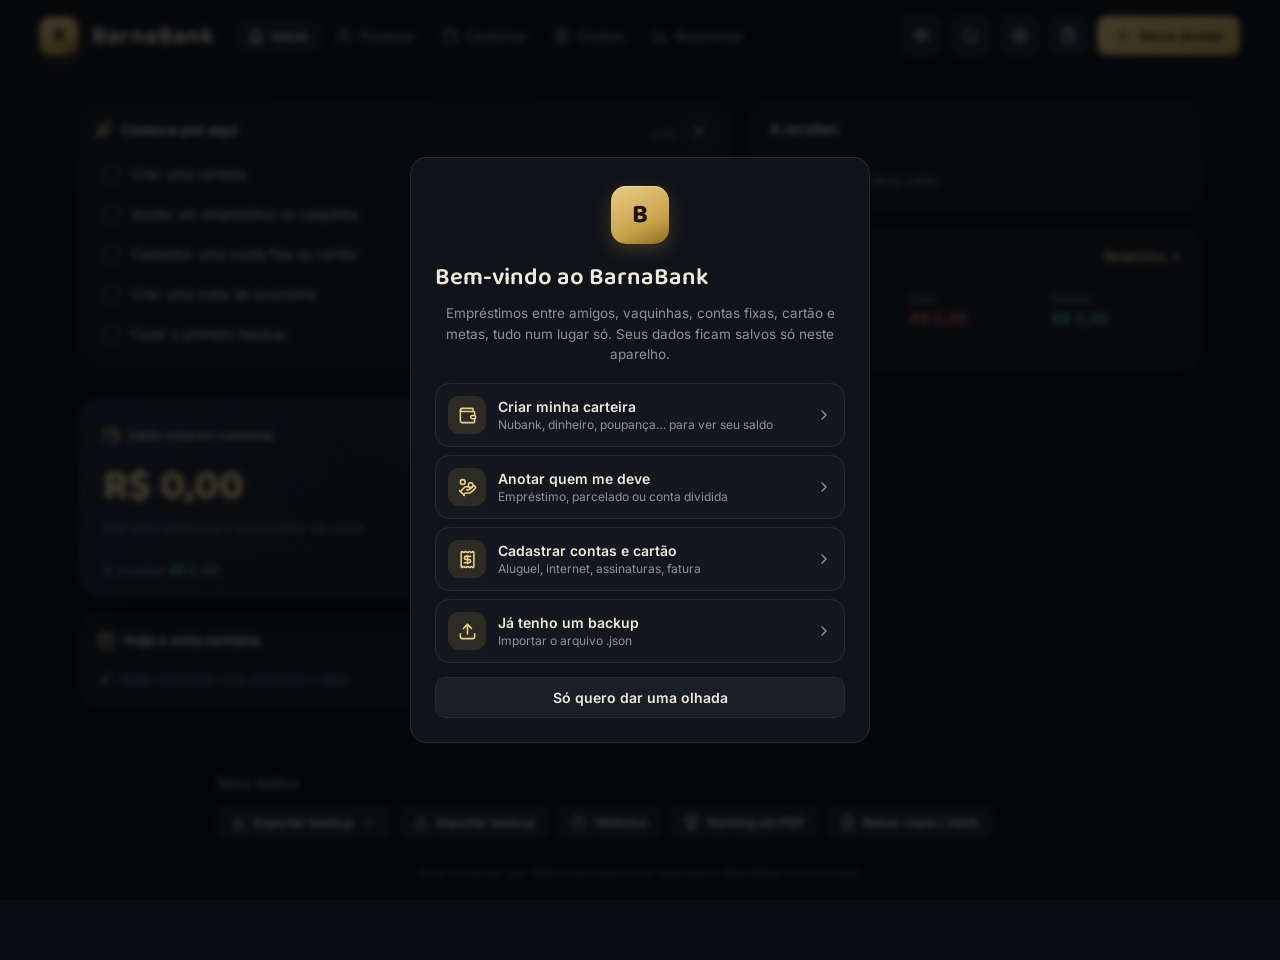
==== index.html @ ea6000e0 "fix(search): open the person in the Pessoas pane and search across every status - global search / da" ====
<!DOCTYPE html>
<html lang="pt-BR">
<head>
<meta charset="UTF-8">
<meta name="viewport" content="width=device-width, initial-scale=1.0, viewport-fit=cover">
<title>BarnaBank</title>
<meta name="theme-color" content="#0a0c11">
<meta name="apple-mobile-web-app-capable" content="yes">
<meta name="apple-mobile-web-app-status-bar-style" content="black-translucent">
<meta name="apple-mobile-web-app-title" content="BarnaBank">
<link rel="apple-touch-icon" href="data:image/svg+xml,%3Csvg xmlns='http://www.w3.org/2000/svg' viewBox='0 0 100 100'%3E%3Crect width='100' height='100' rx='22' fill='%2310152a'/%3E%3Ctext x='50' y='68' font-family='Georgia,serif' font-weight='700' font-size='58' fill='%23c9a24a' text-anchor='middle'%3EB%3C/text%3E%3C/svg%3E">
<link rel="icon" href="data:image/svg+xml,%3Csvg xmlns='http://www.w3.org/2000/svg' viewBox='0 0 100 100'%3E%3Crect width='100' height='100' rx='22' fill='%2310152a'/%3E%3Ctext x='50' y='68' font-family='Georgia,serif' font-weight='700' font-size='58' fill='%23c9a24a' text-anchor='middle'%3EB%3C/text%3E%3C/svg%3E">
<link rel="manifest" id="manifestLink" href="">
<link rel="preconnect" href="https://fonts.googleapis.com">
<link rel="preconnect" href="https://fonts.gstatic.com" crossorigin>
<link href="https://fonts.googleapis.com/css2?family=Baloo+2:wght@500;600;700;800&family=Inter:wght@400;500;600;700&family=Nunito:wght@500;600;700;800&display=swap" rel="stylesheet">
<link rel="stylesheet" href="app.css?v=e3d0a81c" data-app-css>
</head>
<body data-page="dashboard">
<!-- Ícones: Lucide (https://lucide.dev), licença ISC. Copyright (c) Lucide Icons and Contributors -->
<svg id="iconSprite" xmlns="http://www.w3.org/2000/svg" style="position:absolute;width:0;height:0;overflow:hidden" aria-hidden="true"><symbol id="i-settings" viewBox="0 0 24 24"><path d="M9.671 4.136a2.34 2.34 0 0 1 4.659 0 2.34 2.34 0 0 0 3.319 1.915 2.34 2.34 0 0 1 2.33 4.033 2.34 2.34 0 0 0 0 3.831 2.34 2.34 0 0 1-2.33 4.033 2.34 2.34 0 0 0-3.319 1.915 2.34 2.34 0 0 1-4.659 0 2.34 2.34 0 0 0-3.32-1.915 2.34 2.34 0 0 1-2.33-4.033 2.34 2.34 0 0 0 0-3.831A2.34 2.34 0 0 1 6.35 6.051a2.34 2.34 0 0 0 3.319-1.915" /><circle cx="12" cy="12" r="3" /></symbol><symbol id="i-calculator" viewBox="0 0 24 24"><rect width="16" height="20" x="4" y="2" rx="2" /><line x1="8" x2="16" y1="6" y2="6" /><line x1="16" x2="16" y1="14" y2="18" /><path d="M16 10h.01" /><path d="M12 10h.01" /><path d="M8 10h.01" /><path d="M12 14h.01" /><path d="M8 14h.01" /><path d="M12 18h.01" /><path d="M8 18h.01" /></symbol><symbol id="i-plus" viewBox="0 0 24 24"><path d="M5 12h14" /><path d="M12 5v14" /></symbol><symbol id="i-house" viewBox="0 0 24 24"><path d="M15 21v-8a1 1 0 0 0-1-1h-4a1 1 0 0 0-1 1v8" /><path d="M3 10a2 2 0 0 1 .709-1.528l7-6a2 2 0 0 1 2.582 0l7 6A2 2 0 0 1 21 10v9a2 2 0 0 1-2 2H5a2 2 0 0 1-2-2z" /></symbol><symbol id="i-users" viewBox="0 0 24 24"><path d="M16 21v-2a4 4 0 0 0-4-4H6a4 4 0 0 0-4 4v2" /><path d="M16 3.128a4 4 0 0 1 0 7.744" /><path d="M22 21v-2a4 4 0 0 0-3-3.87" /><circle cx="9" cy="7" r="4" /></symbol><symbol id="i-user" viewBox="0 0 24 24"><path d="M19 21v-2a4 4 0 0 0-4-4H9a4 4 0 0 0-4 4v2" /><circle cx="12" cy="7" r="4" /></symbol><symbol id="i-wallet" viewBox="0 0 24 24"><path d="M19 7V4a1 1 0 0 0-1-1H5a2 2 0 0 0 0 4h15a1 1 0 0 1 1 1v4h-3a2 2 0 0 0 0 4h3a1 1 0 0 0 1-1v-2a1 1 0 0 0-1-1" /><path d="M3 5v14a2 2 0 0 0 2 2h15a1 1 0 0 0 1-1v-4" /></symbol><symbol id="i-chart-column" viewBox="0 0 24 24"><path d="M3 3v16a2 2 0 0 0 2 2h16" /><path d="M18 17V9" /><path d="M13 17V5" /><path d="M8 17v-3" /></symbol><symbol id="i-trending-up" viewBox="0 0 24 24"><path d="M16 7h6v6" /><path d="m22 7-8.5 8.5-5-5L2 17" /></symbol><symbol id="i-trending-down" viewBox="0 0 24 24"><path d="M16 17h6v-6" /><path d="m22 17-8.5-8.5-5 5L2 7" /></symbol><symbol id="i-piggy-bank" viewBox="0 0 24 24"><path d="M11 17h3v2a1 1 0 0 0 1 1h2a1 1 0 0 0 1-1v-3a3.16 3.16 0 0 0 2-2h1a1 1 0 0 0 1-1v-2a1 1 0 0 0-1-1h-1a5 5 0 0 0-2-4V3a4 4 0 0 0-3.2 1.6l-.3.4H11a6 6 0 0 0-6 6v1a5 5 0 0 0 2 4v3a1 1 0 0 0 1 1h2a1 1 0 0 0 1-1z" /><path d="M16 10h.01" /><path d="M2 8v1a2 2 0 0 0 2 2h1" /></symbol><symbol id="i-scale" viewBox="0 0 24 24"><path d="M12 3v18" /><path d="m19 8 3 8a5 5 0 0 1-6 0zV7" /><path d="M3 7h1a17 17 0 0 0 8-2 17 17 0 0 0 8 2h1" /><path d="m5 8 3 8a5 5 0 0 1-6 0zV7" /><path d="M7 21h10" /></symbol><symbol id="i-calendar-clock" viewBox="0 0 24 24"><path d="M16 14v2.2l1.6 1" /><path d="M16 2v3" /><path d="M21 7.338V5a2 2 0 00-2-2H5a2 2 0 00-2 2v14a2 2 0 002 2h2.338" /><path d="M3 9h5.859" /><path d="M8 2v3" /><circle cx="16" cy="16" r="6" /></symbol><symbol id="i-calendar-days" viewBox="0 0 24 24"><path d="M8 2v3" /><path d="M16 2v3" /><rect x="3" y="3" width="18" height="18" rx="2" /><path d="M3 9h18" /><path d="M8 13h.01" /><path d="M12 13h.01" /><path d="M16 13h.01" /><path d="M8 17h.01" /><path d="M12 17h.01" /><path d="M16 17h.01" /></symbol><symbol id="i-triangle-alert" viewBox="0 0 24 24"><path d="m21.73 18-8-14a2 2 0 0 0-3.48 0l-8 14A2 2 0 0 0 4 21h16a2 2 0 0 0 1.73-3" /><path d="M12 9v4" /><path d="M12 17h.01" /></symbol><symbol id="i-circle-alert" viewBox="0 0 24 24"><circle cx="12" cy="12" r="10" /><line x1="12" x2="12" y1="8" y2="12" /><line x1="12" x2="12.01" y1="16" y2="16" /></symbol><symbol id="i-clock" viewBox="0 0 24 24"><circle cx="12" cy="12" r="10" /><path d="M12 6v6l4 2" /></symbol><symbol id="i-coins" viewBox="0 0 24 24"><path d="M13.744 17.736a6 6 0 1 1-7.48-7.48" /><path d="M15 6h1v4" /><path d="m6.134 14.768.866-.5 2 3.464" /><circle cx="16" cy="8" r="6" /></symbol><symbol id="i-trophy" viewBox="0 0 24 24"><path d="M10 14.66V17a1 1 0 0 1-1 1 2 2 0 0 0-2 2v2" /><path d="M14 14.66V17a1 1 0 0 0 1 1 2 2 0 0 1 2 2v2" /><path d="M17.916 10H19.5A2.5 2.5 0 0 0 22 7.5V5a1 1 0 0 0-1-1h-3" /><path d="M4 22h16" /><path d="M6 9a6 6 0 0 0 12 0V3a1 1 0 0 0-1-1H7a1 1 0 0 0-1 1z" /><path d="M6.084 10H4.5A2.5 2.5 0 0 1 2 7.5V5a1 1 0 0 1 1-1h3" /></symbol><symbol id="i-hand-coins" viewBox="0 0 24 24"><path d="M11 15h2a2 2 0 1 0 0-4h-3c-.6 0-1.1.2-1.4.6L3 17" /><path d="m7 21 1.6-1.4c.3-.4.8-.6 1.4-.6h4c1.1 0 2.1-.4 2.8-1.2l4.6-4.4a2 2 0 0 0-2.75-2.91l-4.2 3.9" /><path d="m2 16 6 6" /><circle cx="16" cy="9" r="2.9" /><circle cx="6" cy="5" r="3" /></symbol><symbol id="i-banknote-arrow-up" viewBox="0 0 24 24"><path d="M12 18H4a2 2 0 0 1-2-2V8a2 2 0 0 1 2-2h16a2 2 0 0 1 2 2v5" /><path d="M18 12h.01" /><path d="M19 22v-6" /><path d="m22 19-3-3-3 3" /><path d="M6 12h.01" /><circle cx="12" cy="12" r="2" /></symbol><symbol id="i-handshake" viewBox="0 0 24 24"><path d="m11 17 2 2a1 1 0 1 0 3-3" /><path d="m14 14 2.5 2.5a1 1 0 1 0 3-3l-3.88-3.88a3 3 0 0 0-4.24 0l-.88.88a1 1 0 1 1-3-3l2.81-2.81a5.79 5.79 0 0 1 7.06-.87l.47.28a2 2 0 0 0 1.42.25L21 4" /><path d="m21 3 1 11h-2" /><path d="M3 3 2 14l6.5 6.5a1 1 0 1 0 3-3" /><path d="M3 4h8" /></symbol><symbol id="i-badge-percent" viewBox="0 0 24 24"><path d="M3.85 8.62a4 4 0 0 1 4.78-4.77 4 4 0 0 1 6.74 0 4 4 0 0 1 4.78 4.78 4 4 0 0 1 0 6.74 4 4 0 0 1-4.77 4.78 4 4 0 0 1-6.75 0 4 4 0 0 1-4.78-4.77 4 4 0 0 1 0-6.76Z" /><path d="m15 9-6 6" /><path d="M9 9h.01" /><path d="M15 15h.01" /></symbol><symbol id="i-message-circle" viewBox="0 0 24 24"><path d="M2.992 16.342a2 2 0 0 1 .094 1.167l-1.065 3.29a1 1 0 0 0 1.236 1.168l3.413-.998a2 2 0 0 1 1.099.092 10 10 0 1 0-4.777-4.719" /></symbol><symbol id="i-file-text" viewBox="0 0 24 24"><path d="M6 22a2 2 0 0 1-2-2V4a2 2 0 0 1 2-2h8a2.4 2.4 0 0 1 1.704.706l3.588 3.588A2.4 2.4 0 0 1 20 8v12a2 2 0 0 1-2 2z" /><path d="M14 2v5a1 1 0 0 0 1 1h5" /><path d="M10 9H8" /><path d="M16 13H8" /><path d="M16 17H8" /></symbol><symbol id="i-pencil" viewBox="0 0 24 24"><path d="M21.174 6.812a1 1 0 0 0-3.986-3.987L3.842 16.174a2 2 0 0 0-.5.83l-1.321 4.352a.5.5 0 0 0 .623.622l4.353-1.32a2 2 0 0 0 .83-.497z" /><path d="m15 5 4 4" /></symbol><symbol id="i-trash" viewBox="0 0 24 24"><path d="M10 11v6" /><path d="M14 11v6" /><path d="M19 6v14a2 2 0 0 1-2 2H7a2 2 0 0 1-2-2V6" /><path d="M3 6h18" /><path d="M8 6V4a2 2 0 0 1 2-2h4a2 2 0 0 1 2 2v2" /></symbol><symbol id="i-eye" viewBox="0 0 24 24"><path d="M2.062 12.348a1 1 0 0 1 0-.696 10.75 10.75 0 0 1 19.876 0 1 1 0 0 1 0 .696 10.75 10.75 0 0 1-19.876 0" /><circle cx="12" cy="12" r="3" /></symbol><symbol id="i-eye-off" viewBox="0 0 24 24"><path d="M10.733 5.076a10.744 10.744 0 0 1 11.205 6.575 1 1 0 0 1 0 .696 10.747 10.747 0 0 1-1.444 2.49" /><path d="M14.084 14.158a3 3 0 0 1-4.242-4.242" /><path d="M17.479 17.499a10.75 10.75 0 0 1-15.417-5.151 1 1 0 0 1 0-.696 10.75 10.75 0 0 1 4.446-5.143" /><path d="m2 2 20 20" /></symbol><symbol id="i-shield-check" viewBox="0 0 24 24"><path d="M20 13c0 5-3.5 7.5-7.66 8.95a1 1 0 0 1-.67-.01C7.5 20.5 4 18 4 13V6a1 1 0 0 1 1-1c2 0 4.5-1.2 6.24-2.72a1.17 1.17 0 0 1 1.52 0C14.51 3.81 17 5 19 5a1 1 0 0 1 1 1z" /><path d="m9 12 2 2 4-4" /></symbol><symbol id="i-history" viewBox="0 0 24 24"><path d="M3 12a9 9 0 1 0 9-9 9.75 9.75 0 0 0-6.74 2.74L3 8" /><path d="M3 3v5h5" /><path d="M12 7v5l4 2" /></symbol><symbol id="i-undo-2" viewBox="0 0 24 24"><path d="M9 14 4 9l5-5" /><path d="M4 9h10.5a5.5 5.5 0 0 1 5.5 5.5a5.5 5.5 0 0 1-5.5 5.5H11" /></symbol><symbol id="i-x" viewBox="0 0 24 24"><path d="M18 6 6 18" /><path d="m6 6 12 12" /></symbol><symbol id="i-check" viewBox="0 0 24 24"><path d="M20 6 9 17l-5-5" /></symbol><symbol id="i-chevron-down" viewBox="0 0 24 24"><path d="m6 9 6 6 6-6" /></symbol><symbol id="i-chevron-left" viewBox="0 0 24 24"><path d="m15 18-6-6 6-6" /></symbol><symbol id="i-chevron-right" viewBox="0 0 24 24"><path d="m9 18 6-6-6-6" /></symbol><symbol id="i-download" viewBox="0 0 24 24"><path d="M12 15V3" /><path d="M21 15v4a2 2 0 0 1-2 2H5a2 2 0 0 1-2-2v-4" /><path d="m7 10 5 5 5-5" /></symbol><symbol id="i-upload" viewBox="0 0 24 24"><path d="M12 3v12" /><path d="m17 8-5-5-5 5" /><path d="M21 15v4a2 2 0 0 1-2 2H5a2 2 0 0 1-2-2v-4" /></symbol><symbol id="i-file-down" viewBox="0 0 24 24"><path d="M6 22a2 2 0 0 1-2-2V4a2 2 0 0 1 2-2h8a2.4 2.4 0 0 1 1.704.706l3.588 3.588A2.4 2.4 0 0 1 20 8v12a2 2 0 0 1-2 2z" /><path d="M14 2v5a1 1 0 0 0 1 1h5" /><path d="M12 18v-6" /><path d="m9 15 3 3 3-3" /></symbol><symbol id="i-save" viewBox="0 0 24 24"><path d="M15.2 3a2 2 0 0 1 1.4.6l3.8 3.8a2 2 0 0 1 .6 1.4V19a2 2 0 0 1-2 2H5a2 2 0 0 1-2-2V5a2 2 0 0 1 2-2z" /><path d="M17 21v-7a1 1 0 0 0-1-1H8a1 1 0 0 0-1 1v7" /><path d="M7 3v4a1 1 0 0 0 1 1h7" /></symbol><symbol id="i-arrow-up-right" viewBox="0 0 24 24"><path d="M7 7h10v10" /><path d="M7 17 17 7" /></symbol><symbol id="i-arrow-down-left" viewBox="0 0 24 24"><path d="M17 7 7 17" /><path d="M17 17H7V7" /></symbol><symbol id="i-party-popper" viewBox="0 0 24 24"><path d="M5.8 11.3 2 22l10.7-3.79" /><path d="M4 3h.01" /><path d="M22 8h.01" /><path d="M15 2h.01" /><path d="M22 20h.01" /><path d="m22 2-2.24.75a2.9 2.9 0 0 0-1.96 3.12c.1.86-.57 1.63-1.45 1.63h-.38c-.86 0-1.6.6-1.76 1.44L14 10" /><path d="m22 13-.82-.33c-.86-.34-1.82.2-1.98 1.11c-.11.7-.72 1.22-1.43 1.22H17" /><path d="m11 2 .33.82c.34.86-.2 1.82-1.11 1.98C9.52 4.9 9 5.52 9 6.23V7" /><path d="M11 13c1.93 1.93 2.83 4.17 2 5-.83.83-3.07-.07-5-2-1.93-1.93-2.83-4.17-2-5 .83-.83 3.07.07 5 2Z" /></symbol><symbol id="i-sparkles" viewBox="0 0 24 24"><path d="M11.017 2.814a1 1 0 0 1 1.966 0l1.051 5.558a2 2 0 0 0 1.594 1.594l5.558 1.051a1 1 0 0 1 0 1.966l-5.558 1.051a2 2 0 0 0-1.594 1.594l-1.051 5.558a1 1 0 0 1-1.966 0l-1.051-5.558a2 2 0 0 0-1.594-1.594l-5.558-1.051a1 1 0 0 1 0-1.966l5.558-1.051a2 2 0 0 0 1.594-1.594z" /><path d="M20 2v4" /><path d="M22 4h-4" /><circle cx="4" cy="20" r="2" /></symbol><symbol id="i-medal" viewBox="0 0 24 24"><path d="M7.21 15 2.66 7.14a2 2 0 0 1 .13-2.2L4.4 2.8A2 2 0 0 1 6 2h12a2 2 0 0 1 1.6.8l1.6 2.14a2 2 0 0 1 .14 2.2L16.79 15" /><path d="M11 12 5.12 2.2" /><path d="m13 12 5.88-9.8" /><path d="M8 7h8" /><circle cx="12" cy="17" r="5" /><path d="M12 18v-2h-.5" /></symbol><symbol id="i-credit-card" viewBox="0 0 24 24"><rect width="20" height="14" x="2" y="5" rx="2" /><line x1="2" x2="22" y1="10" y2="10" /><path d="M6 14h2" /></symbol><symbol id="i-landmark" viewBox="0 0 24 24"><path d="M10 18v-7" /><path d="M11.119 2.205a2 2 0 0 1 1.762 0l7.84 3.846A.5.5 0 0 1 20.5 7h-17a.5.5 0 0 1-.22-.949z" /><path d="M14 18v-7" /><path d="M18 18v-7" /><path d="M3 22h18" /><path d="M6 18v-7" /></symbol><symbol id="i-banknote" viewBox="0 0 24 24"><rect width="20" height="12" x="2" y="6" rx="2" /><circle cx="12" cy="12" r="2" /><path d="M6 12h.01M18 12h.01" /></symbol><symbol id="i-smartphone" viewBox="0 0 24 24"><rect width="14" height="20" x="5" y="2" rx="2" ry="2" /><path d="M12 18h.01" /></symbol><symbol id="i-building" viewBox="0 0 24 24"><path d="M12 10h.01" /><path d="M12 14h.01" /><path d="M12 6h.01" /><path d="M16 10h.01" /><path d="M16 14h.01" /><path d="M16 6h.01" /><path d="M8 10h.01" /><path d="M8 14h.01" /><path d="M8 6h.01" /><path d="M9 22v-3a1 1 0 0 1 1-1h4a1 1 0 0 1 1 1v3" /><rect x="4" y="2" width="16" height="20" rx="2" /></symbol><symbol id="i-briefcase" viewBox="0 0 24 24"><path d="M16 20V4a2 2 0 0 0-2-2h-4a2 2 0 0 0-2 2v16" /><rect width="20" height="14" x="2" y="6" rx="2" /></symbol><symbol id="i-gem" viewBox="0 0 24 24"><path d="M10.5 3 8 9l4 13 4-13-2.5-6" /><path d="M17 3a2 2 0 0 1 1.6.8l3 4a2 2 0 0 1 .013 2.382l-7.99 10.986a2 2 0 0 1-3.247 0l-7.99-10.986A2 2 0 0 1 2.4 7.8l2.998-3.997A2 2 0 0 1 7 3z" /><path d="M2 9h20" /></symbol><symbol id="i-gift" viewBox="0 0 24 24"><path d="M12 7v14" /><path d="M20 11v8a2 2 0 0 1-2 2H6a2 2 0 0 1-2-2v-8" /><path d="M7.5 7a1 1 0 0 1 0-5A4.8 8 0 0 1 12 7a4.8 8 0 0 1 4.5-5 1 1 0 0 1 0 5" /><rect x="3" y="7" width="18" height="4" rx="1" /></symbol><symbol id="i-shopping-bag" viewBox="0 0 24 24"><path d="M16 10a4 4 0 0 1-8 0" /><path d="M3.103 6.034h17.794" /><path d="M3.4 5.467a2 2 0 0 0-.4 1.2V20a2 2 0 0 0 2 2h14a2 2 0 0 0 2-2V6.667a2 2 0 0 0-.4-1.2l-2-2.667A2 2 0 0 0 17 2H7a2 2 0 0 0-1.6.8z" /></symbol><symbol id="i-car" viewBox="0 0 24 24"><path d="M19 17h2c.6 0 1-.4 1-1v-3c0-.9-.7-1.7-1.5-1.9C18.7 10.6 16 10 16 10s-1.3-1.4-2.2-2.3c-.5-.4-1.1-.7-1.8-.7H5c-.6 0-1.1.4-1.4.9l-1.4 2.9A3.7 3.7 0 0 0 2 12v4c0 .6.4 1 1 1h2" /><circle cx="7" cy="17" r="2" /><path d="M9 17h6" /><circle cx="17" cy="17" r="2" /></symbol><symbol id="i-plane" viewBox="0 0 24 24"><path d="M17.8 19.2 16 11l3.5-3.5C21 6 21.5 4 21 3c-1-.5-3 0-4.5 1.5L13 8 4.8 6.2c-.5-.1-.9.1-1.1.5l-.3.5c-.2.5-.1 1 .3 1.3L9 12l-2 3H4l-1 1 3 2 2 3 1-1v-3l3-2 3.5 5.3c.3.4.8.5 1.3.3l.5-.2c.4-.3.6-.7.5-1.2z" /></symbol><symbol id="i-vault" viewBox="0 0 24 24"><rect width="18" height="18" x="3" y="3" rx="2" /><circle cx="7.5" cy="7.5" r=".5" fill="currentColor" /><path d="m7.9 7.9 2.7 2.7" /><circle cx="16.5" cy="7.5" r=".5" fill="currentColor" /><path d="m13.4 10.6 2.7-2.7" /><circle cx="7.5" cy="16.5" r=".5" fill="currentColor" /><path d="m7.9 16.1 2.7-2.7" /><circle cx="16.5" cy="16.5" r=".5" fill="currentColor" /><path d="m13.4 13.4 2.7 2.7" /><circle cx="12" cy="12" r="2" /></symbol><symbol id="i-user-plus" viewBox="0 0 24 24"><path d="M16 21v-2a4 4 0 0 0-4-4H6a4 4 0 0 0-4 4v2" /><circle cx="9" cy="7" r="4" /><line x1="19" x2="19" y1="8" y2="14" /><line x1="22" x2="16" y1="11" y2="11" /></symbol><symbol id="i-copy" viewBox="0 0 24 24"><rect width="14" height="14" x="8" y="8" rx="2" ry="2" /><path d="M4 16c-1.1 0-2-.9-2-2V4c0-1.1.9-2 2-2h10c1.1 0 2 .9 2 2" /></symbol><symbol id="i-database" viewBox="0 0 24 24"><ellipse cx="12" cy="5" rx="9" ry="3" /><path d="M3 5V19A9 3 0 0 0 21 19V5" /><path d="M3 12A9 3 0 0 0 21 12" /></symbol><symbol id="i-circle-check" viewBox="0 0 24 24"><circle cx="12" cy="12" r="10" /><path d="m16 9-5.5 5.5L8 12" /></symbol><symbol id="i-badge-check" viewBox="0 0 24 24"><path d="M3.85 8.62a4 4 0 0 1 4.78-4.77 4 4 0 0 1 6.74 0 4 4 0 0 1 4.78 4.78 4 4 0 0 1 0 6.74 4 4 0 0 1-4.77 4.78 4 4 0 0 1-6.75 0 4 4 0 0 1-4.78-4.77 4 4 0 0 1 0-6.76Z" /><path d="m16 9-5.5 5.5L8 12" /></symbol><symbol id="i-info" viewBox="0 0 24 24"><circle cx="12" cy="12" r="10" /><path d="M12 16v-4" /><path d="M12 8h.01" /></symbol><symbol id="i-search" viewBox="0 0 24 24"><path d="m21 21-4.34-4.34" /><circle cx="11" cy="11" r="8" /></symbol><symbol id="i-hourglass" viewBox="0 0 24 24"><path d="M5 22h14" /><path d="M5 2h14" /><path d="M17 22v-4.172a2 2 0 0 0-.586-1.414L12 12l-4.414 4.414A2 2 0 0 0 7 17.828V22" /><path d="M7 2v4.172a2 2 0 0 0 .586 1.414L12 12l4.414-4.414A2 2 0 0 0 17 6.172V2" /></symbol><symbol id="i-archive" viewBox="0 0 24 24"><rect width="20" height="5" x="2" y="3" rx="1" /><path d="M4 8v11a2 2 0 0 0 2 2h12a2 2 0 0 0 2-2V8" /><path d="M10 12h4" /></symbol><symbol id="i-arrow-left" viewBox="0 0 24 24"><path d="m12 19-7-7 7-7" /><path d="M19 12H5" /></symbol><symbol id="i-arrow-left-right" viewBox="0 0 24 24"><path d="M8 3 4 7l4 4" /><path d="M4 7h16" /><path d="m16 21 4-4-4-4" /><path d="M20 17H4" /></symbol><symbol id="i-receipt" viewBox="0 0 24 24"><path d="M12 17V7" /><path d="M16 8h-6a2 2 0 0 0 0 4h4a2 2 0 0 1 0 4H8" /><path d="M4 3a1 1 0 0 1 1-1 1.3 1.3 0 0 1 .7.2l.933.6a1.3 1.3 0 0 0 1.4 0l.934-.6a1.3 1.3 0 0 1 1.4 0l.933.6a1.3 1.3 0 0 0 1.4 0l.933-.6a1.3 1.3 0 0 1 1.4 0l.934.6a1.3 1.3 0 0 0 1.4 0l.933-.6A1.3 1.3 0 0 1 19 2a1 1 0 0 1 1 1v18a1 1 0 0 1-1 1 1.3 1.3 0 0 1-.7-.2l-.933-.6a1.3 1.3 0 0 0-1.4 0l-.934.6a1.3 1.3 0 0 1-1.4 0l-.933-.6a1.3 1.3 0 0 0-1.4 0l-.933.6a1.3 1.3 0 0 1-1.4 0l-.934-.6a1.3 1.3 0 0 0-1.4 0l-.933.6a1.3 1.3 0 0 1-.7.2 1 1 0 0 1-1-1z" /></symbol><symbol id="i-repeat" viewBox="0 0 24 24"><path d="m17 2 4 4-4 4" /><path d="M3 11v-1a4 4 0 0 1 4-4h14" /><path d="m7 22-4-4 4-4" /><path d="M21 13v1a4 4 0 0 1-4 4H3" /></symbol><symbol id="i-list" viewBox="0 0 24 24"><path d="M3 5h.01" /><path d="M3 12h.01" /><path d="M3 19h.01" /><path d="M8 5h13" /><path d="M8 12h13" /><path d="M8 19h13" /></symbol><symbol id="i-phone" viewBox="0 0 24 24"><path d="M13.832 16.568a1 1 0 0 0 1.213-.303l.355-.465A2 2 0 0 1 17 15h3a2 2 0 0 1 2 2v3a2 2 0 0 1-2 2A18 18 0 0 1 2 4a2 2 0 0 1 2-2h3a2 2 0 0 1 2 2v3a2 2 0 0 1-.8 1.6l-.468.351a1 1 0 0 0-.292 1.233 14 14 0 0 0 6.392 6.384" /></symbol><symbol id="i-wallet-cards" viewBox="0 0 24 24"><path d="M3 11h3.75a2 2 0 0 1 1.6.8l.45.6a4 4 0 0 0 6.4 0l.45-.6a2 2 0 0 1 1.6-.8H21" /><path d="M3 7h18" /><rect x="3" y="3" width="18" height="18" rx="2" /></symbol><symbol id="i-calendar-check" viewBox="0 0 24 24"><path d="M8 2v3" /><path d="M16 2v3" /><rect x="3" y="3" width="18" height="18" rx="2" /><path d="M3 9h18" /><path d="m9 15 2 2 4-4" /></symbol><symbol id="i-banknote-arrow-down" viewBox="0 0 24 24"><path d="M12 18H4a2 2 0 0 1-2-2V8a2 2 0 0 1 2-2h16a2 2 0 0 1 2 2v5" /><path d="m16 19 3 3 3-3" /><path d="M18 12h.01" /><path d="M19 16v6" /><path d="M6 12h.01" /><circle cx="12" cy="12" r="2" /></symbol><symbol id="i-clock-alert" viewBox="0 0 24 24"><path d="M12 6v6l4 2" /><path d="M20 12v5" /><path d="M20 21h.01" /><path d="M21.25 8.2A10 10 0 1 0 16 21.16" /></symbol><symbol id="i-target" viewBox="0 0 24 24"><circle cx="12" cy="12" r="10" /><circle cx="12" cy="12" r="6" /><circle cx="12" cy="12" r="2" /></symbol><symbol id="i-bell-ring" viewBox="0 0 24 24"><path d="M10.268 21a2 2 0 0 0 3.464 0" /><path d="M22 8c0-2.3-.8-4.3-2-6" /><path d="M3.262 15.326A1 1 0 0 0 4 17h16a1 1 0 0 0 .74-1.673C19.41 13.956 18 12.499 18 8A6 6 0 0 0 6 8c0 4.499-1.411 5.956-2.738 7.326" /><path d="M4 2C2.8 3.7 2 5.7 2 8" /></symbol><symbol id="i-share-2" viewBox="0 0 24 24"><circle cx="18" cy="5" r="3" /><circle cx="6" cy="12" r="3" /><circle cx="18" cy="19" r="3" /><line x1="8.59" x2="15.42" y1="13.51" y2="17.49" /><line x1="15.41" x2="8.59" y1="6.51" y2="10.49" /></symbol><symbol id="i-image" viewBox="0 0 24 24"><rect width="18" height="18" x="3" y="3" rx="2" ry="2" /><circle cx="9" cy="9" r="2" /><path d="m21 15-3.086-3.086a2 2 0 0 0-2.828 0L6 21" /></symbol><symbol id="i-minus" viewBox="0 0 24 24"><path d="M5 12h14" /></symbol><symbol id="i-arrow-right" viewBox="0 0 24 24"><path d="M5 12h14" /><path d="m12 5 7 7-7 7" /></symbol><symbol id="i-circle" viewBox="0 0 24 24"><circle cx="12" cy="12" r="10" /></symbol><symbol id="i-rocket" viewBox="0 0 24 24"><path d="M12 15v5s3.03-.55 4-2c1.08-1.62 0-5 0-5" /><path d="M4.5 16.5c-1.5 1.26-2 5-2 5s3.74-.5 5-2c.71-.84.7-2.13-.09-2.91a2.18 2.18 0 0 0-2.91-.09" /><path d="M9 12a22 22 0 0 1 2-3.95A12.88 12.88 0 0 1 22 2c0 2.72-.78 7.5-6 11a22.4 22.4 0 0 1-4 2z" /><path d="M9 12H4s.55-3.03 2-4c1.62-1.08 5 .05 5 .05" /></symbol><symbol id="i-sliders-horizontal" viewBox="0 0 24 24"><path d="M10 5H3" /><path d="M12 19H3" /><path d="M14 3v4" /><path d="M16 17v4" /><path d="M21 12h-9" /><path d="M21 19h-5" /><path d="M21 5h-7" /><path d="M8 10v4" /><path d="M8 12H3" /></symbol><symbol id="i-paperclip" viewBox="0 0 24 24"><path d="m16 6-8.414 8.586a2 2 0 0 0 2.829 2.829l8.414-8.586a4 4 0 1 0-5.657-5.657l-8.379 8.551a6 6 0 1 0 8.485 8.485l8.379-8.551" /></symbol><symbol id="i-tag" viewBox="0 0 24 24"><path d="M12.586 2.586A2 2 0 0 0 11.172 2H4a2 2 0 0 0-2 2v7.172a2 2 0 0 0 .586 1.414l8.704 8.704a2.426 2.426 0 0 0 3.42 0l6.58-6.58a2.426 2.426 0 0 0 0-3.42z" /><circle cx="7.5" cy="7.5" r=".5" fill="currentColor" /></symbol><symbol id="i-cloud" viewBox="0 0 24 24"><path d="M17.5 19H9a7 7 0 1 1 6.71-9h1.79a4.5 4.5 0 1 1 0 9Z" /></symbol><symbol id="i-refresh-cw" viewBox="0 0 24 24"><path d="M3 12a9 9 0 0 1 9-9 9.75 9.75 0 0 1 6.74 2.74L21 8" /><path d="M21 3v5h-5" /><path d="M21 12a9 9 0 0 1-9 9 9.75 9.75 0 0 1-6.74-2.74L3 16" /><path d="M8 16H3v5" /></symbol><symbol id="i-send" viewBox="0 0 24 24"><path d="M14.536 21.686a.5.5 0 0 0 .937-.024l6.5-19a.496.496 0 0 0-.635-.635l-19 6.5a.5.5 0 0 0-.024.937l7.93 3.18a2 2 0 0 1 1.112 1.11z" /><path d="m21.854 2.147-10.94 10.939" /></symbol><symbol id="i-square-text" viewBox="0 0 24 24"><rect width="18" height="18" x="3" y="3" rx="2" /><path d="M7 8h8" /><path d="M7 12h10" /><path d="M7 16h6" /></symbol><symbol id="i-cloud-download" viewBox="0 0 24 24"><path d="M12 13v8l-4-4" /><path d="m12 21 4-4" /><path d="M4.393 15.269A7 7 0 1 1 15.71 8h1.79a4.5 4.5 0 0 1 2.436 8.284" /></symbol><symbol id="i-calendar-range" viewBox="0 0 24 24"><rect x="3" y="3" width="18" height="18" rx="2" /><path d="M16 2v3" /><path d="M3 9h18" /><path d="M8 2v3" /><path d="M17 13h-6" /><path d="M13 17H7" /><path d="M7 13h.01" /><path d="M17 17h.01" /></symbol><symbol id="i-ellipsis" viewBox="0 0 24 24"><circle cx="12" cy="12" r="1" /><circle cx="19" cy="12" r="1" /><circle cx="5" cy="12" r="1" /></symbol><symbol id="i-chart-pie" viewBox="0 0 24 24"><path d="M21 12c.552 0 1.005-.449.95-.998a10 10 0 0 0-8.953-8.951c-.55-.055-.998.398-.998.95v8a1 1 0 0 0 1 1z" /><path d="M21.21 15.89A10 10 0 1 1 8 2.83" /></symbol></svg>

<div class="wrap">
  <header class="topbar">
    <div class="brand">
      <div class="mark">B</div>
      <div class="brand-text">
        <h1>BarnaBank</h1>
        <div class="tagline">seu controle pessoal de empréstimos entre amigos</div>
      </div>
    </div>
  <nav class="page-tabs" id="pageTabs" aria-label="Seções">
      <button data-page="dashboard" class="active"><svg class="i" aria-hidden="true"><use href="#i-house"></use></svg><span>Início</span></button>
      <button data-page="pessoas"><svg class="i" aria-hidden="true"><use href="#i-users"></use></svg><span>Pessoas</span></button>
      <button data-page="carteiras"><svg class="i" aria-hidden="true"><use href="#i-wallet"></use></svg><span>Carteiras</span></button>
      <button data-page="contas"><svg class="i" aria-hidden="true"><use href="#i-receipt"></use></svg><span>Contas</span></button>
      <button data-page="relatorios"><svg class="i" aria-hidden="true"><use href="#i-chart-column"></use></svg><span>Relatórios</span></button>
    </nav>
    <div class="header-actions">
      <button class="btn btn-ghost btn-icon" id="btnSearch" title="Buscar em tudo (/)" aria-label="Buscar em tudo"><svg class="i" aria-hidden="true"><use href="#i-search"></use></svg></button>
      <button class="btn btn-ghost btn-icon" id="btnSettings" title="Configurações" aria-label="Configurações"><svg class="i" aria-hidden="true"><use href="#i-settings"></use></svg></button>
      <button class="btn btn-ghost btn-icon" id="btnSimulator" title="Simular empréstimo" aria-label="Simular empréstimo"><svg class="i" aria-hidden="true"><use href="#i-calculator"></use></svg></button>
      <button class="btn btn-primary fab" id="btnNew"><svg class="i" aria-hidden="true"><use href="#i-plus"></use></svg><span>Nova dívida</span></button>
      <button class="btn btn-primary fab fab-ctx" id="fabCtx" type="button"><svg class="i" aria-hidden="true"><use href="#i-plus"></use></svg><span id="fabCtxLabel">Novo</span></button>
    </div>
  </header>


  <div id="pageDashboard" class="home">
    <div class="home-main">
      <div id="startCard"></div>
    <div class="balance-card">
        <div class="bc-top"><span class="bc-label"><svg class="i" aria-hidden="true"><use href="#i-wallet"></use></svg> Saldo total em carteiras</span><span class="bc-chip" aria-hidden="true"></span></div>
        <div class="bc-value" id="dashTotalBalance">—</div>
        <div class="bc-sub" id="dashWalletsSub"></div>
        <div class="bc-summary" id="dashSummary"></div>
      </div>
      <div id="dashAlerts"></div>
      <section class="week-card agenda">
        <div class="wk-head"><span class="section-title"><svg class="i" aria-hidden="true"><use href="#i-calendar-check"></use></svg> Hoje e esta semana</span><span class="wk-total" id="weekSub"></span></div>
        <div id="todayBanner"></div>
        <div id="claimsDash"></div>
        <div id="weekList"></div>
      </section>
    </div>
    <aside class="home-side">
      <section class="side-card" id="dashReceive"></section>
      <section class="side-card month-card">
        <div class="sc-head"><span class="section-title" id="dashMonthTitle">Este mês</span><button type="button" class="link-btn" data-go="relatorios">Relatórios →</button></div>
        <div class="mc-figs">
          <div><span>Entrou</span><b id="dashMonthIn" class="pos">—</b></div>
          <div><span>Saiu</span><b id="dashMonthOut" class="neg">—</b></div>
          <div><span>Sobrou</span><b id="dashMonthNet">—</b></div>
        </div>
        <div id="dashCatBar"></div>
        <div id="dashForecast"></div>
      </section>
      <div class="dash-plan" id="dashPlan"></div>
    </aside>
  </div>

  <div id="pagePessoas" style="display:none;">
  <div class="backup-banner" id="backupBanner" style="display:none;">
    <span id="backupBannerMsg"></span>
    <div class="bb-actions">
      <button class="btn btn-primary btn-sm" id="btnBannerExport">Exportar agora</button>
      <button class="btn btn-ghost btn-sm" id="btnBannerDismiss">Agora não</button>
    </div>
  </div>

  <details class="summary-panel" id="pessoasResumo" hidden>
    <summary><span class="sp-title"><svg class="i" aria-hidden="true"><use href="#i-chart-column"></use></svg> Resumo</span><span class="sp-line" id="resumoLine"></span><span class="chev"><svg class="i" aria-hidden="true"><use href="#i-chevron-down"></use></svg></span></summary>
    <div class="sp-body">
  <div class="stats smart-cards" id="smartCards">
    <div class="stat blue"><div class="label"><svg class="i" aria-hidden="true"><use href="#i-calendar-clock"></use></svg> Próximo vencimento</div><div class="value sc-small" id="scNextDue">—</div></div>
    <div class="stat red"><div class="label" id="scLateLabel"><svg class="i" aria-hidden="true"><use href="#i-triangle-alert"></use></svg> Em atraso</div><div class="value" id="scLate">—</div></div>
    <div class="stat gold"><div class="label" id="scMonthLabel"><svg class="i" aria-hidden="true"><use href="#i-coins"></use></svg> Receber este mês</div><div class="value" id="scMonth">—</div></div>
    <div class="stat green"><div class="label" id="scBestLabel"><svg class="i" aria-hidden="true"><use href="#i-trophy"></use></svg> Melhor pagador</div><div class="value sc-small" id="scBest">—</div></div>
  </div>

  <div class="stats">
    <div class="stat"><div class="label" id="statLabel1"><svg class="i" aria-hidden="true"><use href="#i-hand-coins"></use></svg> Total emprestado</div><div class="value" id="statPrincipal">—</div></div>
    <div class="stat gold"><div class="label" id="statLabel2"><svg class="i" aria-hidden="true"><use href="#i-hourglass"></use></svg> A receber ainda</div><div class="value" id="statRemaining">—</div></div>
    <div class="stat green"><div class="label" id="statLabel3"><svg class="i" aria-hidden="true"><use href="#i-circle-check"></use></svg> Já recebido</div><div class="value" id="statReceived">—</div></div>
    <div class="stat gold"><div class="label" id="statLabel4"><svg class="i" aria-hidden="true"><use href="#i-trending-up"></use></svg> Lucro estimado</div><div class="value" id="statProfit">—</div></div>
  </div>

  <div class="chart-card">
    <div class="chart-head">
      <div class="title" id="chartTitle">Evolução do quanto você já recebeu</div>
      <div class="sub" id="chartSub"></div>
    </div>
    <div id="chartHolder"></div>
  </div>

  <div class="due-panel">
    <div class="dp-title"><svg class="i" aria-hidden="true"><use href="#i-calendar-days"></use></svg> Calendário de vencimentos</div>
    <div class="due-cols">
      <div class="due-col late">
        <div class="dc-head"><svg class="i" aria-hidden="true"><use href="#i-circle-alert"></use></svg> Atrasadas</div>
        <div id="dueLate"></div>
      </div>
      <div class="due-col today">
        <div class="dc-head"><svg class="i" aria-hidden="true"><use href="#i-clock"></use></svg> Vencem hoje</div>
        <div id="dueToday"></div>
      </div>
      <div class="due-col soon">
        <div class="dc-head"><svg class="i" aria-hidden="true"><use href="#i-calendar-clock"></use></svg> Próximos 7 dias</div>
        <div id="dueSoon"></div>
      </div>
    </div>
  </div>
    </div>
  </details>

  <div id="claimsPessoas"></div>

  <div class="pessoas-split">
    <div class="ps-list">
    <div class="pp-head">
      <div class="filters pp-kind" id="kindToggle">
        <button data-k="receivable" class="active"><span class="kt-l">Me devem</span><span class="kt-amt" id="ktAmtRec"></span></button>
        <button data-k="payable"><span class="kt-l">Eu devo</span><span class="kt-amt" id="ktAmtPay"></span></button>
      </div>
      <div class="pp-tools">
        <label class="search-wrap pp-search"><svg class="i" aria-hidden="true"><use href="#i-search"></use></svg><input class="search" id="search" placeholder="Buscar pessoa ou grupo…" aria-label="Buscar"></label>
        <div class="pp-more">
          <button type="button" class="btn btn-ghost btn-sm btn-icon" id="ppMore" aria-label="Mais opções" aria-haspopup="true" aria-expanded="false"><svg class="i" aria-hidden="true"><use href="#i-ellipsis"></use></svg></button>
          <div class="pp-menu" id="ppMenu" hidden>
            <label class="ppm-sort"><svg class="i" aria-hidden="true"><use href="#i-arrow-left-right"></use></svg><span>Ordenar</span>
              <select class="select" id="sortSel" aria-label="Ordenar">
                <option value="due">Vence primeiro</option>
                <option value="recent">Mais recentes</option>
                <option value="oldest">Mais antigos</option>
                <option value="valueDesc">Maior valor</option>
                <option value="valueAsc">Menor valor</option>
              </select></label>
            <button type="button" id="btnResumo"><svg class="i" aria-hidden="true"><use href="#i-chart-column"></use></svg><span>Resumo e gráfico</span></button>
            <button type="button" id="btnGroup">Agrupar por amigo</button>
            <button type="button" id="btnBoard"><svg class="i" aria-hidden="true"><use href="#i-trophy"></use></svg><span>Placar</span></button>
            <button type="button" id="btnSplit"><svg class="i" aria-hidden="true"><use href="#i-receipt"></use></svg><span>Dividir conta</span></button>
          </div>
        </div>
      </div>
    </div>
    <div class="filters pp-chips scroll-x" id="filters">
      <button data-f="pendentes" class="active">Em aberto</button>
      <button data-f="atrasados">Atrasados <span class="f-count late" id="lateCount"></span></button>
      <button data-f="pagos">Quitados <span class="f-count" id="archiveCount"></span></button>
      <button data-f="todos">Todos</button>
    </div>
      <div id="lateBar"></div>
      <div class="glist" id="groupList"></div>
      <div class="list" id="list"></div>
      <div class="plist" id="peopleList" role="list" aria-label="Pessoas"></div>
    </div>
    <aside class="ps-detail" id="psDetail" aria-label="Dívida aberta"></aside>
  </div>
  </div>

  <div id="pagePessoa" style="display:none;">
    <button type="button" class="btn btn-ghost btn-sm back-btn" id="btnPersonBack"><svg class="i" aria-hidden="true"><use href="#i-arrow-left"></use></svg> Voltar</button>
    <div id="personContent"></div>
  </div>

  <div id="pageCarteiras" style="display:none;">
    <div class="pg-head">
      <div class="pg-hl"><h2 class="pg-title">Carteiras</h2><div class="pg-sub">Total <b id="walletsTotalBalance">—</b> <span id="walletsSub"></span></div></div>
      <div class="pg-acts">
        <button class="btn btn-primary btn-sm pg-main-act" id="btnNewTransaction"><svg class="i" aria-hidden="true"><use href="#i-plus"></use></svg> Lançamento</button>
        <button class="btn btn-ghost btn-sm" id="btnNewWallet"><svg class="i" aria-hidden="true"><use href="#i-plus"></use></svg> Carteira</button>
        <button class="btn btn-ghost btn-sm btn-icon" id="btnImportStatement" title="Importar extrato do banco (.ofx ou .csv)" aria-label="Importar extrato do banco"><svg class="i" aria-hidden="true"><use href="#i-upload"></use></svg></button>
      </div>
    </div>
    <div class="filters pg-seg" role="tablist" aria-label="Seções de Carteiras" data-for="carteiras"><button type="button" role="tab" data-sec="main" class="active">Carteiras</button><button type="button" role="tab" data-sec="rec">Recorrentes</button><button type="button" role="tab" data-sec="goal">Metas</button></div>
    <div class="page-grid secs" id="secsCarteiras" data-show="main">
      <div class="pg-main"><div data-sec="main"><div class="list" id="walletList"></div></div></div>
      <aside class="pg-side">
        <section class="side-card" data-sec="rec">
          <div class="sc-head"><span class="section-title"><svg class="i" aria-hidden="true"><use href="#i-repeat"></use></svg> Lançamentos recorrentes</span><button class="btn btn-ghost btn-sm" id="btnNewRec"><svg class="i" aria-hidden="true"><use href="#i-plus"></use></svg> Novo recorrente</button></div>
          <div class="rec-list" id="recList"></div>
        </section>
        <section class="side-card" data-sec="goal">
          <div class="sc-head"><span class="section-title"><svg class="i" aria-hidden="true"><use href="#i-target"></use></svg> Metas de economia</span><button class="btn btn-primary btn-sm" id="btnNewGoal"><svg class="i" aria-hidden="true"><use href="#i-plus"></use></svg> Nova meta</button></div>
          <div class="goal-list" id="goalList"></div>
        </section>
      </aside>
    </div>
  </div>

  <div id="pageContas" style="display:none;">
    <div class="toolbar pg-head">
      <div class="toolbar-left month-nav">
        <button class="btn btn-ghost btn-sm btn-icon" id="ctPrev" aria-label="Mês anterior"><svg class="i" aria-hidden="true"><use href="#i-chevron-left"></use></svg></button>
        <div class="month-label" id="ctMonthLabel">—</div>
        <button class="btn btn-ghost btn-sm btn-icon" id="ctNext" aria-label="Próximo mês"><svg class="i" aria-hidden="true"><use href="#i-chevron-right"></use></svg></button>
        <button class="btn btn-ghost btn-sm" id="ctToday">Hoje</button>
      </div>
      <button class="btn btn-ghost btn-sm" id="btnFits" title="Cabe no mês?"><svg class="i" aria-hidden="true"><use href="#i-scale"></use></svg><span class="hide-sm"> Cabe no mês?</span></button>
    </div>
    <div class="stats ct-stats sum-strip">
      <div class="stat red"><div class="label"><svg class="i" aria-hidden="true"><use href="#i-receipt"></use></svg> Contas a pagar</div><div class="value" id="ctToPay">—</div></div>
      <div class="stat green"><div class="label"><svg class="i" aria-hidden="true"><use href="#i-circle-check"></use></svg> Contas pagas</div><div class="value" id="ctPaid">—</div></div>
      <div class="stat blue"><div class="label"><svg class="i" aria-hidden="true"><use href="#i-credit-card"></use></svg> Faturas em aberto</div><div class="value" id="ctInvoices">—</div></div>
      <div class="stat gold"><div class="label"><svg class="i" aria-hidden="true"><use href="#i-arrow-down-left"></use></svg> Receitas do mês</div><div class="value" id="ctToReceive">—</div><div class="stat-sub" id="ctToReceiveSub"></div></div>
    </div>
    <div class="filters pg-seg" role="tablist" aria-label="Seções de Contas" data-for="contas"><button type="button" role="tab" data-sec="bills" class="active">Contas fixas</button><button type="button" role="tab" data-sec="cal">Calendário</button><button type="button" role="tab" data-sec="cards">Cartões</button></div>
    <div class="page-grid secs" id="secsContas" data-show="bills">
      <div class="pg-main">
      <section class="chart-card cal-card" id="calCard" data-sec="cal"></section>
      </div>
      <aside class="pg-side">
        <section class="side-card" data-sec="bills">
          <div class="sc-head"><span class="section-title"><svg class="i" aria-hidden="true"><use href="#i-repeat"></use></svg> Contas fixas</span><button class="btn btn-primary btn-sm" id="btnNewBill"><svg class="i" aria-hidden="true"><use href="#i-plus"></use></svg> Nova conta</button></div>
          <div class="bill-list" id="billList"></div>
        </section>
        <section class="side-card" data-sec="cards">
          <div class="sc-head"><span class="section-title"><svg class="i" aria-hidden="true"><use href="#i-credit-card"></use></svg> Cartões de crédito</span><button class="btn btn-ghost btn-sm" id="btnNewCard"><svg class="i" aria-hidden="true"><use href="#i-plus"></use></svg> Novo cartão</button></div>
          <div class="cc-list" id="cardList"></div>
        </section>
      </aside>
    </div>
  </div>

  <div id="pageRelatorios" style="display:none;">
    <div class="toolbar">
      <div class="toolbar-left">
        <button class="btn btn-ghost btn-sm btn-icon" id="relPrevMonth" aria-label="Mês anterior"><svg class="i" aria-hidden="true"><use href="#i-chevron-left"></use></svg></button>
        <div style="font-weight:700;font-family:'Baloo 2',sans-serif;font-size:16px;min-width:150px;text-align:center;" id="relPeriodLabel">—</div>
        <button class="btn btn-ghost btn-sm btn-icon" id="relNextMonth" aria-label="Próximo mês"><svg class="i" aria-hidden="true"><use href="#i-chevron-right"></use></svg></button>
      </div>
      <div class="rel-actions"><button class="btn btn-ghost btn-sm" id="btnMonthImage" title="Resumo do mês em imagem"><svg class="i" aria-hidden="true"><use href="#i-image"></use></svg><span>Resumo do mês</span></button></div>
    </div>

    <div class="stats three sum-strip">
      <div class="stat green"><div class="label"><svg class="i" aria-hidden="true"><use href="#i-trending-up"></use></svg> Entradas</div><div class="value" id="relTotalIn">—</div></div>
      <div class="stat red"><div class="label"><svg class="i" aria-hidden="true"><use href="#i-trending-down"></use></svg> Gastos</div><div class="value" id="relTotalOut" style="color:var(--red);">—</div></div>
      <div class="stat gold"><div class="label"><svg class="i" aria-hidden="true"><use href="#i-scale"></use></svg> Saldo do período</div><div class="value" id="relNet">—</div></div>
    </div>
    <div class="filters pg-seg" role="tablist" aria-label="Seções de Relatórios" data-for="relatorios"><button type="button" role="tab" data-sec="geral" class="active">Visão geral</button><button type="button" role="tab" data-sec="cat">Categorias</button><button type="button" role="tab" data-sec="fixos">Fixos e cartão</button></div>
    <div class="page-grid secs" id="secsRelatorios" data-show="geral">
      <div class="pg-main">
      <div class="chart-card" data-sec="geral">
        <div class="chart-head">
          <div class="title section-title"><svg class="i" aria-hidden="true"><use href="#i-trending-up"></use></svg> Evolução do saldo em carteiras</div>
          <div class="sub" id="dashChartSub"></div>
        </div>
        <div id="dashChartHolder"></div>
      </div>

      <div class="chart-card" data-sec="geral">
        <div class="chart-head">
          <div class="title section-title"><svg class="i" aria-hidden="true"><use href="#i-arrow-left-right"></use></svg> Comparando os meses</div>
          <div class="sub" id="relCompareSub"></div>
        </div>
        <div id="relCompare"></div>
      </div>

      <div class="chart-card" data-sec="cat">
        <div class="chart-head">
          <div class="title section-title"><svg class="i" aria-hidden="true"><use href="#i-chart-pie"></use></svg> Gastos por categoria</div>
          <div class="sub" id="relOutSub"></div>
        </div>
        <div id="relOutCategories"></div>
      </div>

      <div class="chart-card" data-sec="fixos">
        <div class="chart-head">
          <div class="title section-title"><svg class="i" aria-hidden="true"><use href="#i-chart-column"></use></svg> Contas fixas, cartão e outros gastos</div>
          <div class="sub">últimos 6 meses</div>
        </div>
        <div id="relMix"></div>
      </div>

      </div>
      <aside class="pg-side">
      <div class="chart-card" data-sec="cat">
        <div class="chart-head">
          <div class="title section-title"><svg class="i" aria-hidden="true"><use href="#i-target"></use></svg> Orçamento do mês</div>
          <button class="btn btn-ghost btn-sm" id="btnBudgets"><svg class="i" aria-hidden="true"><use href="#i-sliders-horizontal"></use></svg> Definir</button>
        </div>
        <div id="relBudget"></div>
      </div>

      <div class="chart-card" data-sec="fixos">
        <div class="chart-head">
          <div class="title section-title"><svg class="i" aria-hidden="true"><use href="#i-repeat"></use></svg> Assinaturas e gastos que se repetem</div>
          <div class="sub">últimos 6 meses</div>
        </div>
        <div id="relSubs"></div>
      </div>

      <div class="chart-card" data-sec="cat">
        <div class="chart-head">
          <div class="title section-title"><svg class="i" aria-hidden="true"><use href="#i-banknote-arrow-down"></use></svg> Entradas por categoria</div>
          <div class="sub" id="relInSub"></div>
        </div>
        <div id="relInCategories"></div>
      </div>

      <div class="chart-card" data-sec="fixos" id="relCardsWrap" hidden>
        <div class="chart-head">
          <div class="title section-title"><svg class="i" aria-hidden="true"><use href="#i-credit-card"></use></svg> Faturas do mês</div>
          <div class="sub">por cartão</div>
        </div>
        <div id="relCards"></div>
      </div>

        <section class="side-card" data-sec="geral">
          <div class="sc-head"><span class="section-title"><svg class="i" aria-hidden="true"><use href="#i-handshake"></use></svg> Empréstimos no período</span></div>
          <div class="stats loan-stats">
            <div class="stat green"><div class="label"><svg class="i" aria-hidden="true"><use href="#i-arrow-down-left"></use></svg> Recebido de amigos</div><div class="value" id="relLoanReceived">—</div></div>
            <div class="stat red"><div class="label"><svg class="i" aria-hidden="true"><use href="#i-arrow-up-right"></use></svg> Pago em dívidas próprias</div><div class="value" id="relLoanPaid" style="color:var(--red);">—</div></div>
          </div>
        </section>
      </aside>
    </div>
  </div>
</div>

<footer>
  <section class="data-panel">
  <div class="dp-head"><span class="dp-icon"><svg class="i" aria-hidden="true"><use href="#i-database"></use></svg></span><div><div class="dp-h">Seus dados</div><div class="dp-s">Ficam salvos só neste navegador. Faça um backup de vez em quando.</div></div></div>
  <div class="dp-actions">
  <div class="export-wrap">
    <button class="btn btn-ghost btn-sm" id="btnExportMenuToggle"><svg class="i" aria-hidden="true"><use href="#i-download"></use></svg><span>Exportar<span class="hide-sm"> backup</span></span><svg class="i i-sm" aria-hidden="true"><use href="#i-chevron-down"></use></svg></button>
    <div class="export-menu" id="exportMenu">
      <button id="btnExportJson">Exportar como JSON<span class="em-desc">backup completo, pode ser reimportado</span></button>
      <button id="btnExportCsv">Exportar como CSV<span class="em-desc">para abrir no Excel ou Google Sheets</span></button>
    </div>
  </div>
  <button class="btn btn-ghost btn-sm" id="btnImportJson"><svg class="i" aria-hidden="true"><use href="#i-upload"></use></svg><span>Importar<span class="hide-sm"> backup</span></span></button>
  <button class="btn btn-ghost btn-sm" id="btnHistory2"><svg class="i" aria-hidden="true"><use href="#i-clock"></use></svg><span>Histórico</span></button>
  <button class="btn btn-ghost btn-sm" id="btnRanking"><svg class="i" aria-hidden="true"><use href="#i-trophy"></use></svg><span>Ranking<span class="hide-sm"> em PDF</span></span></button>
  <button class="btn btn-ghost btn-sm" id="btnExportHtml" title="Dica: se abrir esse arquivo no mesmo navegador e ele mostrar dados antigos, adicione ?snapshot=1 no fim da URL para forçar os dados deste arquivo."><svg class="i" aria-hidden="true"><use href="#i-file-down"></use></svg><span><span class="hide-sm">Baixar </span>cópia (.html)</span></button>
  </div>
  </section>
  <input type="file" id="fileImport" accept="application/json" style="display:none;">
  <input type="file" id="rcptFile" accept="image/*" style="display:none;">
  <input type="file" id="stmtFile" accept=".ofx,.csv,.txt,text/csv,application/x-ofx" style="display:none;">
  <div class="foot-note">Dica: no celular, use "Adicionar à tela inicial" para abrir o BarnaBank como um app.</div>
</footer>

<div id="undoStack"></div>

<div class="overlay" id="overlay">
  <div class="modal">
    <h2 id="modalTitle">Nova dívida</h2>
    <div class="filters mode-toggle" id="formModeToggle" style="margin-bottom:12px;">
      <button data-m="single" class="active" type="button"><svg class="i" aria-hidden="true"><use href="#i-user"></use></svg> Individual</button>
      <button data-m="group" type="button"><svg class="i" aria-hidden="true"><use href="#i-users"></use></svg> Em grupo</button>
    </div>
    <div class="form-group-note" id="formGroupNote" style="display:none;"></div>
    <div class="filters" id="formKindToggle" style="margin-bottom:18px;">
      <button data-k="receivable" class="active" type="button"><svg class="i" aria-hidden="true"><use href="#i-hand-coins"></use></svg> Me devem</button>
      <button data-k="payable" type="button"><svg class="i" aria-hidden="true"><use href="#i-banknote-arrow-up"></use></svg> Eu devo</button>
    </div>
    <div class="field">
      <label id="lblName">Nome do amigo</label>
      <input type="text" id="fName" list="friendsList" placeholder="Ex: Vinicius" autocomplete="off">
      <datalist id="friendsList"></datalist>
    </div>
    <div class="field">
      <label for="fSubject">Do que se trata (opcional)</label>
      <input type="text" id="fSubject" maxlength="50" placeholder="Ex: Notebook, conserto da moto, aluguel" autocomplete="off">
    </div>
    <div class="field-row">
      <div class="field">
        <label id="lblPrincipal">Valor emprestado (R$)</label>
        <input type="text" inputmode="decimal" autocomplete="off" class="money" id="fPrincipal" placeholder="0,00">
      </div>
      <div class="field">
        <label id="lblDate">Data do empréstimo</label>
        <input type="date" id="fDate">
      </div>
    </div>
    <div id="recurringBlock" style="display:none;">
      <div class="field" style="display:flex;align-items:center;gap:10px;">
        <input type="checkbox" id="fRecurring" style="width:16px;height:16px;">
        <label style="margin-bottom:0;" for="fRecurring">Dívida recorrente: todo mês entra uma nova cobrança (assinatura no cartão de alguém)</label>
      </div>
      <div class="field" id="recurringLabelField" style="display:none;">
        <label for="fRecLabel">Do que é (aparece no link)</label>
        <input type="text" id="fRecLabel" maxlength="40" placeholder="Ex: Netflix, Spotify">
      </div>
    </div>
    <div id="receivableOnlyBlock">
      <div class="field-row">
        <div class="field">
          <label>Taxa de juros (% ao mês)</label>
          <input type="number" id="fRate" placeholder="0 = sem juros" step="0.01" min="0">
        </div>
        <div class="field">
          <label>Tipo de juros</label>
          <select id="fInterestType" class="select" style="width:100%;">
            <option value="composto">Composto (padrão)</option>
            <option value="simples">Simples</option>
            <option value="price">Tabela Price (juros só sobre o saldo)</option>
          </select>
        </div>
      </div>
      <div class="formula-box" id="formFormula" style="display:none;"></div>
    </div>
    <div class="field-row">
      <div class="field" id="installmentsField">
        <label>Número de parcelas</label>
        <input type="number" id="fInstallments" placeholder="1" step="1" min="1">
      </div>
      <div class="field">
        <label>Dia de vencimento escolhido</label>
        <input type="number" id="fDueDay" placeholder="Ex: 10" step="1" min="1" max="31">
      </div>
    </div>
    <div class="field-row">
      <div class="field">
        <label>Multa por atraso (%)</label>
        <input type="number" id="fLateFee" placeholder="0 = sem multa" step="0.01" min="0">
      </div>
      <div class="field">
        <label>Juros de mora (% ao mês)</label>
        <input type="number" id="fLateInterest" placeholder="0 = sem mora" step="0.01" min="0">
      </div>
    </div>
    <div class="field-hint" style="font-size:11.5px;color:var(--muted);margin:-6px 0 14px;">Só são cobrados sobre o valor de parcelas vencidas e não pagas. Deixe 0 para não cobrar.</div>
    <div id="receivableOnlyBlock2">
      <div class="field-row">
        <div class="field">
          <label>Telefone (WhatsApp)</label>
          <input type="text" id="fPhone" placeholder="(11) 99999-9999" autocomplete="off" inputmode="tel">
        </div>
      </div>
    </div>
    <div class="field">
      <label for="fPubNote">Descrição no link de cobrança (opcional)</label>
      <input type="text" id="fPubNote" maxlength="140" placeholder="Aparece para a outra pessoa. Ex: troca da embreagem na oficina do Zé" autocomplete="off">
    </div>
    <div class="field">
      <label for="fNotes">Anotações (opcional, só você vê)</label>
      <textarea id="fNotes" maxlength="600" placeholder="Ex: do que é essa dívida, combinou de pagar em dinheiro, atrasou uma vez…"></textarea>
    </div>
    <div class="err" id="formErr"></div>
    <div class="modal-actions">
      <button class="btn btn-ghost" id="btnCancel">Cancelar</button>
      <button class="btn btn-primary" id="btnSave">Salvar</button>
    </div>
    <div class="kbd-hint"><kbd>Enter</kbd> salva · <kbd>Esc</kbd> cancela</div>
  </div>
</div>

<div class="overlay" id="deleteOverlay">
  <div class="modal" style="max-width:380px;">
    <h2>Excluir dívida?</h2>
    <p class="warn">Tem certeza que quer excluir a dívida de <b id="delName" style="color:var(--text);"></b>? Todo o histórico de pagamentos dela também será apagado. Essa ação não pode ser desfeita.</p>
    <div class="modal-actions">
      <button class="btn btn-ghost" id="btnDelCancel">Cancelar</button>
      <button class="btn btn-danger-solid" id="btnDelConfirm">Sim, excluir</button>
    </div>
    <div class="kbd-hint"><kbd>Enter</kbd> confirma · <kbd>Esc</kbd> cancela</div>
  </div>
</div>

<div class="overlay" id="groupOverlay">
  <div class="modal" style="max-width:500px;">
    <h2 id="groupModalTitle">Nova dívida em grupo</h2>
    <div class="filters" id="gKindToggle" style="margin-bottom:16px;display:inline-flex;">
      <button data-k="receivable" class="active" type="button"><svg class="i" aria-hidden="true"><use href="#i-hand-coins"></use></svg> Eles me devem</button>
      <button data-k="payable" type="button"><svg class="i" aria-hidden="true"><use href="#i-banknote-arrow-up"></use></svg> Eu devo a vários</button>
    </div>
    <div class="field">
      <label for="gTitle">Nome do grupo</label>
      <input type="text" id="gTitle" maxlength="60" placeholder="Ex: Churrasco de sábado, presente da Ana" autocomplete="off">
    </div>
    <div class="field-row">
      <div class="field">
        <label for="gTotal">Valor total (R$)</label>
        <input type="text" inputmode="decimal" autocomplete="off" class="money" id="gTotal" placeholder="0,00">
      </div>
      <div class="field">
        <label for="gDate">Data</label>
        <input type="date" id="gDate">
      </div>
    </div>
    <div class="field">
      <label for="gPartInput" id="lblGParts">Quem participa</label>
      <div class="chip-input">
        <input type="text" id="gPartInput" list="friendsList" placeholder="Nome (ou vários separados por vírgula)" autocomplete="off">
        <button class="btn btn-ghost btn-sm" type="button" id="gPartAdd"><svg class="i" aria-hidden="true"><use href="#i-user-plus"></use></svg> Adicionar</button>
      </div>
    </div>
    <label class="check-row" id="gIncludeMeRow"><input type="checkbox" id="gIncludeMe" checked> Incluir eu na divisão</label>
    <div class="filters" id="gSplitToggle">
      <button data-s="equal" class="active" type="button">Dividir igual</button>
      <button data-s="custom" type="button">Valores diferentes</button>
    </div>
    <div class="g-parts" id="gParts"></div>
    <div class="g-sum" id="gSum"></div>
    <div class="field-row">
      <div class="field">
        <label for="gDue">Pagar até</label>
        <input type="date" id="gDue">
      </div>
      <div class="field">
        <label for="gWallet">Carteira (opcional)</label>
        <select id="gWallet" class="select" style="width:100%;"></select>
      </div>
    </div>
    <div class="field">
      <label for="gNotes">Anotações (opcional)</label>
      <textarea id="gNotes" placeholder="Ex: vaquinha do presente, meta de R$ 300"></textarea>
    </div>
    <div class="g-warn" id="gWarn"></div>
    <div class="err" id="gErr" role="alert"></div>
    <div class="modal-actions">
      <button class="btn btn-ghost" id="gCancel" type="button">Cancelar</button>
      <button class="btn btn-primary" id="gSave" type="button">Criar grupo</button>
    </div>
  </div>
</div>

<div class="overlay" id="groupDelOverlay">
  <div class="modal" style="max-width:420px;">
    <h2>Excluir grupo?</h2>
    <p class="warn" id="gDelText"></p>
    <div class="modal-actions" style="flex-wrap:wrap;">
      <button class="btn btn-ghost" id="gDelCancel" type="button">Cancelar</button>
      <button class="btn btn-ghost" id="gDelKeep" type="button">Manter como individuais</button>
      <button class="btn btn-danger-solid" id="gDelAll" type="button">Apagar grupo e dívidas</button>
    </div>
  </div>
</div>

<div class="overlay search-overlay" id="searchOverlay">
  <div class="modal search-modal" role="dialog" aria-label="Buscar em tudo">
    <label class="gs-field"><svg class="i" aria-hidden="true"><use href="#i-search"></use></svg><input id="gsInput" type="search" placeholder="Buscar pessoas, contas, compras, lançamentos…" autocomplete="off" enterkeyhint="go"><kbd>Esc</kbd><button type="button" class="btn btn-ghost btn-sm btn-icon gs-close" id="gsClose" aria-label="Fechar busca"><svg class="i" aria-hidden="true"><use href="#i-x"></use></svg></button></label>
    <div class="gs-results" id="gsResults"></div>
  </div>
</div>

<div class="overlay" id="welcomeOverlay">
  <div class="modal welcome-modal" role="dialog" aria-label="Boas-vindas">
    <div class="wl-hero">
      <div class="mark">B</div>
      <h2>Bem-vindo ao BarnaBank</h2>
      <p>Empréstimos entre amigos, vaquinhas, contas fixas, cartão e metas, tudo num lugar só. Seus dados ficam salvos só neste aparelho.</p>
    </div>
    <div class="wl-options">
      <button type="button" class="wl-opt" data-wl="wallet"><span class="wl-ic"><svg class="i" aria-hidden="true"><use href="#i-wallet"></use></svg></span><span><b>Criar minha carteira</b><small>Nubank, dinheiro, poupança… para ver seu saldo</small></span><svg class="i" aria-hidden="true"><use href="#i-chevron-right"></use></svg></button>
      <button type="button" class="wl-opt" data-wl="debt"><span class="wl-ic"><svg class="i" aria-hidden="true"><use href="#i-hand-coins"></use></svg></span><span><b>Anotar quem me deve</b><small>Empréstimo, parcelado ou conta dividida</small></span><svg class="i" aria-hidden="true"><use href="#i-chevron-right"></use></svg></button>
      <button type="button" class="wl-opt" data-wl="bills"><span class="wl-ic"><svg class="i" aria-hidden="true"><use href="#i-receipt"></use></svg></span><span><b>Cadastrar contas e cartão</b><small>Aluguel, internet, assinaturas, fatura</small></span><svg class="i" aria-hidden="true"><use href="#i-chevron-right"></use></svg></button>
      <button type="button" class="wl-opt" data-wl="import"><span class="wl-ic"><svg class="i" aria-hidden="true"><use href="#i-upload"></use></svg></span><span><b>Já tenho um backup</b><small>Importar o arquivo .json</small></span><svg class="i" aria-hidden="true"><use href="#i-chevron-right"></use></svg></button>
    </div>
    <button type="button" class="btn btn-ghost wl-skip" data-wl="skip">Só quero dar uma olhada</button>
  </div>
</div>

<div class="overlay" id="splitOverlay">
  <div class="modal split-modal" role="dialog" aria-label="Dividir a conta">
    <h2><svg class="i h-ic" aria-hidden="true"><use href="#i-receipt"></use></svg> Dividir a conta</h2>
    <div class="field-row">
      <div class="field"><label for="spTitle">Onde foi</label><input id="spTitle" type="text" maxlength="40" placeholder="Ex: Bar do Zé"></div>
      <div class="field"><label for="spDue">Pagar até</label><input id="spDue" type="date"></div>
    </div>
    <div class="field">
      <label for="spPerson">Quem estava</label>
      <div class="sp-chips" id="spPeople"></div>
      <div class="sp-add"><input id="spPerson" type="text" list="friendsList" placeholder="Nome (ou vários, separados por vírgula)" autocomplete="off"><button type="button" class="btn btn-ghost btn-sm" id="spAddPerson"><svg class="i" aria-hidden="true"><use href="#i-plus"></use></svg> Adicionar</button></div>
    </div>
    <div class="sp-bar"><b>Itens</b><div><button type="button" class="btn btn-ghost btn-sm" id="spScan"><svg class="i" aria-hidden="true"><use href="#i-image"></use></svg> Ler comanda (foto)</button><button type="button" class="btn btn-ghost btn-sm" id="spAddItem"><svg class="i" aria-hidden="true"><use href="#i-plus"></use></svg> Item</button></div></div>
    <p class="warn" style="margin:0 0 8px;">Toque nos nomes embaixo de cada item para marcar quem consumiu. Item dividido entre várias pessoas é rachado igual.</p>
    <div id="spItems" class="sp-items"></div>
    <label class="check-row" style="margin-top:10px;"><input type="checkbox" id="spService"> Somar 10% de serviço (dividido na proporção de cada um)</label>
    <div class="sp-totals" id="spTotals"></div>
    <div class="err" id="spErr"></div>
    <input type="file" id="spPhoto" accept="image/*" style="display:none;">
    <div class="modal-actions">
      <button class="btn btn-ghost" id="spCancel" type="button">Cancelar</button>
      <button class="btn btn-primary" id="spSave" type="button">Criar grupo</button>
    </div>
  </div>
</div>

<div class="overlay" id="chargeOverlay">
  <div class="modal" style="max-width:460px;">
    <h2 id="chargeTitle">Cobrar pendentes</h2>
    <p class="warn" style="margin-bottom:10px;">O WhatsApp não manda para várias pessoas de uma vez por link. Envie esta mensagem no grupo de vocês, ou cobre cada um pelos botões abaixo.</p>
    <div class="field">
      <label for="chargeMsg">Mensagem para o grupo</label>
      <textarea id="chargeMsg"></textarea>
      <div class="charge-status" id="chargeCopyStatus" role="status"></div>
    </div>
    <div class="card-actions" style="margin-bottom:14px;">
      <button class="btn btn-primary btn-sm" id="chargeCopy" type="button"><svg class="i" aria-hidden="true"><use href="#i-copy"></use></svg> Copiar mensagem</button>
      <a class="btn btn-whats btn-sm" id="chargeGroupLink" target="_blank" rel="noopener" href="#"><svg class="i" aria-hidden="true"><use href="#i-message-circle"></use></svg> Abrir no WhatsApp</a>
    </div>
    <div class="field"><label>Cobrar um por um</label></div>
    <div id="chargeList"></div>
    <div class="modal-actions">
      <button class="btn btn-ghost" id="chargeClose" type="button">Fechar</button>
    </div>
  </div>
</div>

<div class="overlay" id="settleOverlay">
  <div class="modal" style="max-width:420px;">
    <h2><svg class="i h-ic" aria-hidden="true"><use href="#i-badge-percent"></use></svg> Quitar com desconto</h2>
    <p class="warn">Falta <span id="settleVerb">receber</span> <b id="settleRemaining" style="color:var(--text);"></b> de <b id="settleName" style="color:var(--text);"></b>. Informe o valor combinado agora pra fechar a dívida — a diferença vira desconto, sem alterar o histórico original.</p>
    <div class="field-row">
      <div class="field">
        <label id="lblSettleAmount">Valor que será recebido agora (R$)</label>
        <input type="text" inputmode="decimal" autocomplete="off" class="money" id="settleAmount" placeholder="0,00">
      </div>
      <div class="field">
        <label>Data</label>
        <input type="date" id="settleDate">
      </div>
    </div>
    <div class="field">
      <label>Nota (opcional)</label>
      <input type="text" id="settleNote" placeholder="Ex: pagou à vista, perdoei os juros">
    </div>
    <div class="field">
      <label>Carteira (opcional)</label>
      <select id="settleWallet" class="select" style="width:100%;"></select>
    </div>
    <div class="err" id="settleErr"></div>
    <div class="modal-actions">
      <button class="btn btn-ghost" id="btnSettleCancel">Cancelar</button>
      <button class="btn btn-primary" id="btnSettleConfirm">Quitar dívida</button>
    </div>
    <div class="kbd-hint"><kbd>Enter</kbd> confirma · <kbd>Esc</kbd> cancela</div>
  </div>
</div>

<div class="overlay" id="replayOverlay">
  <div class="modal replay-modal">
    <div class="replay-topbar">
      <select id="replayYearSel" class="select replay-year-sel"></select>
      <button class="replay-close" id="btnReplayClose" aria-label="Fechar"><svg class="i" aria-hidden="true"><use href="#i-x"></use></svg></button>
    </div>
    <div id="replayContent"></div>
    <div class="modal-actions">
      <button class="btn btn-ghost" id="btnReplayClose2">Fechar</button>
      <button class="btn btn-primary" id="btnReplayDownload"><svg class="i" aria-hidden="true"><use href="#i-download"></use></svg> Baixar Replay</button>
    </div>
  </div>
</div>

<div class="overlay" id="walletModalOverlay">
  <div class="modal" style="max-width:380px;">
    <h2 id="walletModalTitle">Nova carteira</h2>
    <div class="field">
      <label>Nome</label>
      <input type="text" id="wName" placeholder="Ex: Nubank, Carteira, Dinheiro">
    </div>
    <div class="field">
      <label>Ícone</label>
      <div class="icon-picker" id="wIconPicker" role="radiogroup" aria-label="Ícone da carteira"></div>
      <input type="hidden" id="wIcon">
    </div>
    <div class="err" id="walletErr"></div>
    <div class="modal-actions">
      <button class="btn btn-ghost" id="btnWalletCancel">Cancelar</button>
      <button class="btn btn-primary" id="btnWalletSave">Salvar</button>
    </div>
  </div>
</div>

<div class="overlay" id="txModalOverlay">
  <div class="modal" style="max-width:420px;">
    <h2 id="txModalTitle">Novo lançamento</h2>
    <div class="tx-type-toggle" id="txTypeToggle">
      <button data-t="gasto" type="button"><svg class="i" aria-hidden="true"><use href="#i-arrow-up-right"></use></svg> Gasto</button>
      <button data-t="entrada" type="button" class="active"><svg class="i" aria-hidden="true"><use href="#i-arrow-down-left"></use></svg> Entrada</button>
      <button data-t="transferencia" type="button"><svg class="i" aria-hidden="true"><use href="#i-arrow-left-right"></use></svg> Transferir</button>
    </div>
    <div class="field-row" id="txWalletRow">
      <div class="field">
        <label for="txWallet" id="lblTxWallet">Carteira</label>
        <select id="txWallet" class="select" style="width:100%;"></select>
      </div>
      <div class="field" id="txToField" style="display:none;">
        <label for="txToWallet">Para</label>
        <select id="txToWallet" class="select" style="width:100%;"></select>
      </div>
    </div>
    <div class="field-row">
      <div class="field">
        <label>Valor (R$)</label>
        <input type="text" inputmode="decimal" autocomplete="off" class="money" id="txAmount" placeholder="0,00">
      </div>
      <div class="field">
        <label>Data</label>
        <input type="date" id="txDate">
      </div>
    </div>
    <div class="field" id="txCategoryField">
      <label>Categoria</label>
      <input type="text" id="txCategory" list="categoryList" placeholder="Ex: Alimentação, Salário…" autocomplete="off">
      <datalist id="categoryList"></datalist>
    </div>
    <div class="field">
      <label>Nota (opcional)</label>
      <input type="text" id="txNote" placeholder="Ex: mercado do mês">
    </div>
    <label class="check-row" id="txRepeatRow"><input type="checkbox" id="txRepeat"> Repetir todo mês neste dia</label>
    <div class="err" id="txErr"></div>
    <div class="modal-actions">
      <button class="btn btn-ghost" id="btnTxCancel">Cancelar</button>
      <button class="btn btn-primary" id="btnTxSave">Salvar lançamento</button>
    </div>
  </div>
</div>

<div class="overlay" id="settingsOverlay">
  <div class="modal" style="max-width:440px;">    <h2><svg class="i h-ic" aria-hidden="true"><use href="#i-settings"></use></svg> Configurações</h2>
    <div class="field-row">
      <div class="field">
        <label>Moeda</label>
        <select id="setCurrency" class="select" style="width:100%;">
          <option value="BRL">Real (R$)</option>
          <option value="USD">Dólar (US$)</option>
          <option value="EUR">Euro (€)</option>
        </select>
      </div>
      <div class="field">
        <label>Formato de data</label>
        <select id="setDateFormat" class="select" style="width:100%;">
          <option value="dmy">DD/MM/AAAA</option>
          <option value="mdy">MM/DD/AAAA</option>
          <option value="iso">AAAA-MM-DD</option>
        </select>
      </div>
    </div>
    <div class="field">
      <label>Juros padrão ao criar dívida (% ao mês)</label>
      <input type="number" id="setDefaultRate" step="0.01" min="0" placeholder="0">
    </div>
    <div class="field-row">
      <div class="field">
        <label for="setDefaultLateFee">Multa padrão por atraso (%)</label>
        <input type="number" id="setDefaultLateFee" step="0.01" min="0" placeholder="0 = sem multa">
      </div>
      <div class="field">
        <label for="setDefaultLateInterest">Mora padrão (% ao mês)</label>
        <input type="number" id="setDefaultLateInterest" step="0.01" min="0" placeholder="0 = sem mora">
      </div>
    </div>
    <div class="field">
      <label for="setPixKey">Chave PIX (vai junto nas cobranças e gera o QR nos links)</label>
      <input type="text" id="setPixKey" maxlength="120" placeholder="E-mail, celular, CPF ou chave aleatória" autocomplete="off">
    </div>
    <div class="field-row">
      <div class="field">
        <label for="setPixType">Tipo da chave</label>
        <select id="setPixType" class="select" style="width:100%;"><option value="auto">Detectar sozinho</option><option value="cpf">CPF</option><option value="phone">Celular</option><option value="email">E-mail</option><option value="evp">Aleatória</option><option value="cnpj">CNPJ</option></select>
      </div>
      <div class="field">
        <label for="setOwnerCity">Sua cidade (vai no QR)</label>
        <input type="text" id="setOwnerCity" maxlength="15" placeholder="Ex: São Paulo">
      </div>
    </div>
    <div class="field">
      <label for="setOwnerName">Seu nome (aparece nos links e no PIX)</label>
      <input type="text" id="setOwnerName" maxlength="40" placeholder="Ex: João">
    </div>
    <div class="field">
      <label for="setDefaultWallet">Carteira padrão dos pagamentos</label>
      <select id="setDefaultWallet" class="select" style="width:100%;"></select>
    </div>
    <div class="field" style="display:flex;align-items:center;gap:10px;margin-top:4px;">
      <input type="checkbox" id="setConfirmDelete" style="width:16px;height:16px;">
      <label style="margin-bottom:0;" for="setConfirmDelete">Pedir confirmação antes de excluir uma dívida</label>
    </div>
    <div class="field" style="display:flex;align-items:center;gap:10px;">
      <input type="checkbox" id="setBackupReminder" style="width:16px;height:16px;">
      <label style="margin-bottom:0;" for="setBackupReminder">Lembrar de fazer backup se eu passar tempo sem exportar</label>
    </div>
    <div class="field set-links"><button type="button" class="btn btn-ghost btn-sm" id="btnCloud"><svg class="i" aria-hidden="true"><use href="#i-cloud"></use></svg> Nuvem e bot do Telegram</button><button type="button" class="btn btn-ghost btn-sm" id="btnHistory"><svg class="i" aria-hidden="true"><use href="#i-clock"></use></svg> Histórico de alterações</button></div>
    <div class="modal-actions">
      <button class="btn btn-ghost" id="btnSettingsClose">Fechar</button>
      <button class="btn btn-primary" id="btnSettingsSave">Salvar</button>
    </div>
  </div>
</div>

<div class="overlay" id="simOverlay">
  <div class="modal" style="max-width:440px;">
    <h2><svg class="i h-ic" aria-hidden="true"><use href="#i-calculator"></use></svg> Simulador de empréstimo</h2>
    <p class="warn" style="margin-bottom:16px;">Calcule antes de emprestar — sem salvar nada.</p>
    <div class="field-row">
      <div class="field">
        <label>Valor a emprestar (R$)</label>
        <input type="text" inputmode="decimal" autocomplete="off" class="money" id="simPrincipal" placeholder="0,00" value="100,00">
      </div>
      <div class="field">
        <label>Juros ao mês (%)</label>
        <input type="number" id="simRate" placeholder="0" step="0.01" min="0" value="10">
      </div>
    </div>
    <div class="field-row">
      <div class="field">
        <label>Número de parcelas</label>
        <input type="number" id="simInstallments" placeholder="1" step="1" min="1" value="1">
      </div>
      <div class="field">
        <label>Tipo de juros</label>
        <select id="simInterestType" class="select" style="width:100%;">
          <option value="composto">Composto (padrão)</option>
          <option value="simples">Simples</option>
          <option value="price">Tabela Price (juros só sobre o saldo)</option>
        </select>
      </div>
    </div>
    <div class="sim-results">
      <div class="sr-item"><div class="sl">Parcelas</div><div class="sv" id="simN">—</div></div>
      <div class="sr-item"><div class="sl">Valor por parcela</div><div class="sv" id="simInstallment">—</div></div>
      <div class="sr-item"><div class="sl">Total a receber</div><div class="sv" id="simTotal">—</div></div>
      <div class="sr-item"><div class="sl">Lucro estimado</div><div class="sv" id="simProfit">—</div></div>
    </div>
    <div class="formula-box" id="simFormula"></div>
    <div class="modal-actions">
      <button class="btn btn-ghost" id="btnSimClose">Fechar</button>
      <button class="btn btn-primary" id="btnSimUse">Usar esses dados na nova dívida</button>
    </div>
  </div>
</div>

<div class="overlay" id="appDialog">
  <div class="modal" style="max-width:420px;">
    <h2 id="adTitle"></h2>
    <div class="ad-body" id="adBody"></div>
    <div class="err" id="adErr" role="alert"></div>
    <div class="modal-actions" id="adActions"></div>
  </div>
</div>

<div class="toast" id="toast" role="status" aria-live="polite"></div>

<script id="seed-data" type="application/json">
{"contacts": {}, "debts": [], "wallets": [], "transactions": []}
</script>

<script src="app.js?v=c6c0eed2" data-app-js></script>

</body>
</html>
---- app.css ----
:root{
    color-scheme:dark;
    --ink:#0a0c11;
    --ink-2:#101319;
    --card:#14171f;
    --card-2:#1a1e28;
    --stroke:#252a36;
    --gold:#c9a24a;
    --gold-soft:#e8cd8a;
    --green:#57b98a;
    --green-soft:rgba(87,185,138,0.14);
    --red:#e2665c;
    --red-soft:rgba(226,102,92,0.14);
    --text:#eee9da;
    --muted:#8c92a3;
    --muted-2:#5a6072;
    --radius:18px;
    --blue:#6f9ee8;
    --blue-soft:rgba(111,158,232,0.14);
    --whats:#3ecf7e;
  }
  *{box-sizing:border-box;}
  html,body{margin:0;padding:0;}
  body{
    background:
      radial-gradient(1200px 600px at 10% -10%, rgba(201,162,74,0.055), transparent 60%),
      radial-gradient(900px 500px at 100% 0%, rgba(87,185,138,0.03), transparent 55%),
      var(--ink);
    color:var(--text);
    font-family:'Inter',sans-serif;
    min-height:100vh;
    padding-bottom:80px;
  }
  .wrap{max-width:920px;margin:0 auto;padding:36px 20px 20px;}

  header{display:flex;align-items:flex-end;justify-content:space-between;gap:20px;margin-bottom:28px;flex-wrap:wrap;}
  .brand{display:flex;align-items:center;gap:14px;}
  .mark{
    width:46px;height:46px;border-radius:11px;
    background:linear-gradient(155deg,var(--gold-soft),var(--gold) 65%,#8a6c25);
    display:flex;align-items:center;justify-content:center;
    font-family:'Baloo 2',sans-serif;font-weight:700;color:#1b1404;font-size:20px;
    box-shadow:0 6px 18px rgba(201,162,74,0.25), inset 0 1px 0 rgba(255,255,255,0.35);
    flex-shrink:0;
  }
  h1{font-family:'Baloo 2',sans-serif;font-weight:600;font-size:30px;margin:0;letter-spacing:0.2px;line-height:1;padding-top:2px;}
  .tagline{color:var(--muted);font-size:13px;margin-top:2px;letter-spacing:0.2px;line-height:1.2;}
  .brand-text{display:flex;flex-direction:column;justify-content:center;min-height:46px;}
  .btn{
    font-family:'Inter',sans-serif;font-weight:600;font-size:14px;
    border:none;border-radius:10px;padding:11px 18px;cursor:pointer;
    display:inline-flex;align-items:center;gap:8px;
    transition:transform .12s ease, filter .12s ease;
  }
  .btn:active{transform:scale(0.97);}
  .btn-primary{background:linear-gradient(155deg,var(--gold-soft),var(--gold));color:#1b1404;}
  .btn-primary:hover{filter:brightness(1.06);}
  .btn-ghost{background:var(--card-2);color:var(--text);border:1px solid var(--stroke);}
  .btn-ghost:hover{border-color:var(--muted-2);}
  .btn-ghost.active{border-color:var(--gold);color:var(--gold-soft);}
  .btn-sm{padding:8px 13px;font-size:12.5px;border-radius:8px;}
  .btn-danger{background:var(--red-soft);color:var(--red);}
  .btn-danger:hover{filter:brightness(1.15);}
  .btn-danger-solid{background:linear-gradient(155deg,#e88079,var(--red));color:#2a0906;}

  .stats{display:grid;grid-template-columns:repeat(4,1fr);gap:12px;margin-bottom:22px;}
  .stat{background:var(--card);border:1px solid var(--stroke);border-radius:var(--radius);padding:16px 16px 14px;}
  .stat .label{font-size:11.5px;color:var(--muted);text-transform:uppercase;letter-spacing:0.6px;margin-bottom:8px;}
  .stat .value{font-family:'Nunito',sans-serif;font-size:19px;font-weight:600;}
  .stat.gold .value{color:var(--gold-soft);}
  .stat.green .value{color:var(--green);}
  .smart-cards{margin-bottom:16px;}
  .backup-banner{
    display:flex;align-items:center;justify-content:space-between;gap:12px;flex-wrap:wrap;
    background:rgba(201,162,74,0.1);border:1px solid rgba(201,162,74,0.35);border-radius:12px;
    padding:12px 16px;margin-bottom:18px;font-size:13px;color:var(--gold-soft);
  }
  .backup-banner .bb-actions{display:flex;gap:8px;flex-shrink:0;}
  .stat .value.sc-small{font-size:14.5px;line-height:1.4;}

  /* Chart */
  .chart-card{
    background:var(--card);border:1px solid var(--stroke);border-radius:var(--radius);
    padding:18px 18px 8px;margin-bottom:22px;
  }
  .chart-head{display:flex;align-items:baseline;justify-content:space-between;margin-bottom:6px;}
  .chart-head .title{font-family:'Baloo 2',sans-serif;font-size:15px;font-weight:600;}
  .chart-head .sub{font-size:11.5px;color:var(--muted);font-family:'Nunito',sans-serif;}
  .chart-empty{color:var(--muted);font-size:13px;text-align:center;padding:32px 0;}
  svg.evochart{width:100%;height:auto;display:block;}

  .toolbar{display:flex;align-items:center;justify-content:space-between;gap:10px;margin-bottom:14px;flex-wrap:wrap;}
  .toolbar-left{display:flex;gap:8px;flex-wrap:wrap;align-items:center;}
  .filters{display:flex;gap:6px;background:var(--card);border:1px solid var(--stroke);padding:4px;border-radius:10px;}
  .filters button{background:transparent;border:none;color:var(--muted);font-family:'Inter';font-size:12.5px;font-weight:600;padding:7px 12px;border-radius:7px;cursor:pointer;}
  .filters button.active{background:var(--card-2);color:var(--text);}
  .page-tabs{display:flex;gap:6px;background:var(--card);border:1px solid var(--stroke);padding:4px;border-radius:12px;margin-bottom:20px;width:fit-content;}
  .page-tabs button{background:transparent;border:none;color:var(--muted);font-family:'Inter';font-size:13.5px;font-weight:700;padding:9px 16px;border-radius:9px;cursor:pointer;}
  .page-tabs button.active{background:linear-gradient(155deg,var(--gold-soft),var(--gold));color:#1b1404;}
  .wallet-tx-row{display:flex;justify-content:space-between;align-items:center;font-family:'Nunito',sans-serif;font-size:12.5px;color:var(--muted);padding:6px 9px;background:var(--ink-2);border-radius:8px;gap:8px;margin-bottom:4px;}
  .wallet-tx-row .wtx-info{display:flex;flex-direction:column;}
  .wallet-tx-row .wtx-cat{color:var(--text);font-weight:600;font-family:'Inter';font-size:12.5px;}
  .wallet-tx-row .wtx-date{font-size:10.5px;color:var(--muted-2);}
  .wallet-tx-row .wtx-amount.gasto{color:var(--red);}
  .wallet-tx-row .wtx-amount.entrada{color:var(--green);}
  .wallet-tx-row .wtx-del{background:transparent;border:none;color:var(--muted-2);cursor:pointer;font-size:14px;padding:2px 4px;}
  .wallet-tx-row .wtx-del:hover{color:var(--red);}
  .cat-bar-row{margin-bottom:12px;}
  .cat-bar-row .cbr-top{display:flex;justify-content:space-between;font-size:12.5px;margin-bottom:5px;}
  .cat-bar-row .cbr-name{color:var(--text);font-weight:600;}
  .cat-bar-row .cbr-val{font-family:'Nunito',sans-serif;color:var(--muted);}
  .cat-bar-track{height:8px;background:var(--ink-2);border-radius:4px;overflow:hidden;}
  .cat-bar-fill{height:100%;border-radius:4px;}
  .cat-bar-fill.gasto{background:var(--red);}
  .cat-bar-fill.entrada{background:var(--green);}
  .tx-type-toggle{display:flex;gap:6px;background:var(--card);border:1px solid var(--stroke);padding:4px;border-radius:10px;margin-bottom:14px;}
  .tx-type-toggle button{flex:1;background:transparent;border:none;color:var(--muted);font-family:'Inter';font-size:13px;font-weight:700;padding:9px;border-radius:7px;cursor:pointer;}
  .tx-type-toggle button.active.gasto, .tx-type-toggle button.active[data-t="gasto"]{background:var(--red-soft);color:var(--red);}
  .tx-type-toggle button.active[data-t="entrada"]{background:var(--green-soft);color:var(--green);}
  .tx-type-toggle button.active.entrada{background:var(--green-soft);color:var(--green);}
  .tx-type-toggle button.active[data-t="transferencia"]{background:var(--blue-soft);color:var(--blue);}
  .wallet-tx-row .wtx-edit{background:transparent;border:none;color:var(--muted-2);cursor:pointer;padding:2px 4px;display:inline-grid;place-items:center;}
  .wallet-tx-row .wtx-edit:hover{color:var(--gold);}
  .wallet-tx-row .wtx-edit .i{width:14px;height:14px;}
  .wallet-tx-row .wtx-info{flex:1;min-width:0;}
  select.select{
    background:var(--card);border:1px solid var(--stroke);border-radius:10px;color:var(--text);
    padding:9px 10px;font-family:'Inter';font-size:12.5px;cursor:pointer;
  }
  select.select:focus{outline:none;border-color:var(--gold);}
  .search{background:var(--card);border:1px solid var(--stroke);border-radius:10px;color:var(--text);padding:9px 13px;font-family:'Inter';font-size:13px;min-width:160px;}
  .search::placeholder{color:var(--muted-2);}
  .search:focus{outline:none;border-color:var(--gold);}

  .list{display:flex;flex-direction:column;gap:10px;}
  .empty{text-align:center;padding:60px 20px;color:var(--muted);border:1px dashed var(--stroke);border-radius:var(--radius);font-size:14px;}

  /* Group header */
  .group{margin-bottom:4px;}
  .group-head{
    display:flex;align-items:center;gap:14px;padding:14px 16px;cursor:pointer;user-select:none;
    background:var(--card-2);border:1px solid var(--stroke);border-radius:var(--radius);
  }
  .group-head .name{font-family:'Baloo 2',sans-serif;font-weight:600;font-size:16px;flex:1;}
  .group-head .gstat{font-family:'Nunito',sans-serif;font-size:12px;color:var(--muted);text-align:right;}
  .group-head .gstat b{color:var(--gold-soft);display:block;font-size:14px;}
  .group-children{display:flex;flex-direction:column;gap:10px;padding:10px 0 2px 18px;border-left:2px solid var(--stroke);margin-left:20px;}
  .group.open .chev{transform:rotate(180deg);}

  .card{background:var(--card);border:1px solid var(--stroke);border-radius:var(--radius);overflow:hidden;}
  .card-head{display:flex;align-items:center;gap:14px;padding:15px 16px;cursor:pointer;user-select:none;}
  .avatar{width:38px;height:38px;border-radius:50%;flex-shrink:0;display:flex;align-items:center;justify-content:center;font-family:'Baloo 2',sans-serif;font-weight:600;font-size:14px;color:#1b1404;background:linear-gradient(155deg,var(--gold-soft),var(--gold));}
  .who{flex:1;min-width:0;}
  .who .name{font-weight:600;font-size:15px;}
  .who .sub{font-size:12px;color:var(--muted);margin-top:2px;font-family:'Nunito',sans-serif;}
  .badge{font-size:11.5px;font-weight:600;padding:5px 10px;border-radius:20px;white-space:nowrap;font-family:'Nunito',sans-serif;}
  .kind-pill{font-size:10.5px;font-weight:700;padding:3px 9px;border-radius:20px;white-space:nowrap;font-family:'Nunito',sans-serif;letter-spacing:0.2px;}
  .kind-pill.receivable{background:rgba(201,162,74,0.16);color:var(--gold-soft);}
  .kind-pill.payable{background:rgba(90,180,190,0.16);color:#7fd4dd;}
  .badge.pago{background:var(--green-soft);color:var(--green);}
  .badge.pendente{background:rgba(201,162,74,0.14);color:var(--gold-soft);}
  .badge.atrasado{background:var(--red-soft);color:var(--red);}
  .badge.hoje{background:rgba(201,162,74,0.22);color:var(--gold-soft);}
  .badge.embreve{background:var(--blue-soft);color:var(--blue);}
  .badge.emdia{background:var(--green-soft);color:var(--green);}

  /* progress bar */
  .progress-wrap{margin-bottom:16px;}
  .progress-top{display:flex;justify-content:space-between;font-size:11.5px;color:var(--muted);margin-bottom:6px;}
  .progress-top b{color:var(--gold-soft);font-family:'Nunito',sans-serif;}
  .progress-track{height:9px;border-radius:20px;background:var(--ink-2);border:1px solid var(--stroke);overflow:hidden;}
  .progress-fill{height:100%;border-radius:20px;background:linear-gradient(90deg,var(--gold-soft),var(--green));transition:width .3s ease;}

  /* payment form */
  .pay-form{display:flex;flex-wrap:wrap;gap:8px;align-items:flex-end;margin-bottom:14px;background:var(--ink-2);border:1px solid var(--stroke);border-radius:12px;padding:12px;}
  .pay-form .pf-field{display:flex;flex-direction:column;gap:5px;}
  .pay-form label{font-size:10.5px;text-transform:uppercase;letter-spacing:0.5px;color:var(--muted);font-weight:600;}
  .pay-form input{background:var(--card);border:1px solid var(--stroke);border-radius:8px;color:var(--text);padding:8px 10px;font-family:'Inter';font-size:13px;}
  .pay-form input:focus{outline:none;border-color:var(--gold);}
  .pay-form input.pf-amount{width:130px;}
  .pay-form input.pf-date{width:150px;}
  .pf-undo{font-size:11.5px;color:var(--muted);background:transparent;border:none;text-decoration:underline;cursor:pointer;padding:0;}
  .pf-undo:disabled{color:var(--muted-2);text-decoration:none;cursor:not-allowed;}

  .history-row{display:flex;justify-content:space-between;align-items:center;font-family:'Nunito',sans-serif;font-size:12.5px;color:var(--muted);padding:5px 9px;background:var(--ink-2);border-radius:8px;gap:8px;}
  .history-row b{color:var(--text);font-weight:700;}
  .history-row .hr-del{background:transparent;border:none;color:var(--muted-2);cursor:pointer;font-size:14px;line-height:1;padding:2px 4px;}
  .history-row .hr-del:hover{color:var(--red);}
  .history-row > span{flex:1;min-width:0;}
  .history-row .hr-tag{color:var(--muted-2);font-size:11px;}
  .history-row .hr-edit{background:transparent;border:none;color:var(--muted-2);cursor:pointer;font-size:13px;line-height:1;padding:2px 4px;}
  .history-row .hr-edit:hover{color:var(--gold);}
  .stamp{font-size:10px;font-weight:700;color:var(--muted);font-family:'Nunito',sans-serif;}
  .stamp.partial{background:linear-gradient(135deg,var(--green) 0 50%,transparent 50% 100%);border-color:var(--green);color:var(--text);}
  .stamp.late{border-color:var(--red);color:var(--red);background:var(--red-soft);}
  .stamp.late.partial{background:linear-gradient(135deg,var(--green) 0 50%,var(--red-soft) 50% 100%);}
  .inst-list{margin:-4px 0 14px;font-family:'Nunito',sans-serif;font-size:12.5px;}
  .inst-list summary{cursor:pointer;color:var(--muted);font-size:12px;padding:4px 0;user-select:none;}
  .inst-row{display:grid;grid-template-columns:44px 72px 1fr auto;gap:2px 10px;align-items:center;padding:6px 9px;margin-top:4px;background:var(--ink-2);border-radius:8px;border-left:3px solid var(--stroke);color:var(--muted);}
  .inst-row .ir-n{color:var(--text);font-weight:700;}
  .inst-row .ir-val{color:var(--text);}
  .inst-row .ir-st{font-weight:700;text-align:right;}
  .inst-row .ir-det{grid-column:2 / -1;font-size:11.5px;}
  .inst-row.st-paga{border-left-color:var(--green);} .inst-row.st-paga .ir-st{color:var(--green);}
  .inst-row.st-parcial{border-left-color:var(--gold);} .inst-row.st-parcial .ir-st{color:var(--gold-soft);}
  .inst-row.st-atrasada{border-left-color:var(--red);} .inst-row.st-atrasada .ir-st{color:var(--red);}
  .pay-form .pf-info,.pay-form .pf-pending{flex-basis:100%;font-family:'Nunito',sans-serif;font-size:12.5px;color:var(--muted);line-height:1.5;}
  .pay-form .pf-info b,.pay-form .pf-pending b{color:var(--text);}
  .pay-form .pf-muted{color:var(--muted-2);font-size:11.5px;}
  .pay-form .pf-pending{background:var(--red-soft);border:1px solid rgba(226,102,92,0.35);border-radius:10px;padding:8px 10px;}
  .pay-form .pf-pend-row{display:flex;flex-wrap:wrap;gap:8px;align-items:flex-end;margin-top:8px;}
  .pay-form input.pf-pend-amount{width:130px;}

  .btn-whats{background:var(--whats);color:#062b16;}
  .btn-whats:hover{filter:brightness(1.08);}

  /* due calendar panel */
  .due-panel{background:var(--card);border:1px solid var(--stroke);border-radius:var(--radius);padding:18px;margin-bottom:22px;}
  .due-panel .dp-title{font-family:'Baloo 2',sans-serif;font-size:16px;font-weight:700;margin-bottom:12px;}
  .due-cols{display:grid;grid-template-columns:repeat(3,1fr);gap:12px;}
  .due-col .dc-head{font-size:11px;text-transform:uppercase;letter-spacing:0.5px;font-weight:700;margin-bottom:8px;display:flex;align-items:center;gap:6px;}
  .due-col.late .dc-head{color:var(--red);}
  .due-col.today .dc-head{color:var(--gold-soft);}
  .due-col.soon .dc-head{color:var(--blue);}
  .due-item{display:flex;justify-content:space-between;gap:8px;padding:8px 10px;border-radius:9px;background:var(--ink-2);border:1px solid var(--stroke);margin-bottom:6px;cursor:pointer;font-size:12.5px;}
  .due-item:hover{border-color:var(--muted-2);}
  .due-item .di-name{font-weight:600;}
  .due-item .di-sub{color:var(--muted);font-size:11px;margin-top:2px;}
  .due-item .di-val{font-family:'Nunito',sans-serif;font-weight:700;white-space:nowrap;}
  .due-empty{color:var(--muted-2);font-size:12px;font-style:italic;}
  @media (max-width:640px){ .due-cols{grid-template-columns:1fr;} }

  /* profile modal */
  .profile-head{display:flex;align-items:center;gap:14px;margin-bottom:18px;}
  .profile-head .avatar{width:52px;height:52px;font-size:18px;}
  .profile-head .pname{font-family:'Baloo 2',sans-serif;font-size:20px;font-weight:700;}
  .profile-head .psub{color:var(--muted);font-size:12.5px;margin-top:2px;}
  .profile-grid{display:grid;grid-template-columns:1fr 1fr;gap:12px;margin-bottom:16px;}
  .profile-grid .pg-item{background:var(--card);border:1px solid var(--stroke);border-radius:11px;padding:12px 14px;}
  .profile-grid .pg-label{font-size:10.5px;text-transform:uppercase;color:var(--muted);letter-spacing:0.5px;margin-bottom:5px;}
  .profile-grid .pg-val{font-family:'Nunito',sans-serif;font-size:16px;font-weight:700;}
  .profile-loans .pl-title{font-size:10.5px;text-transform:uppercase;letter-spacing:0.5px;color:var(--muted);margin-bottom:8px;}
  .profile-loan-row{display:flex;justify-content:space-between;font-size:12.5px;padding:8px 10px;border-radius:8px;background:var(--ink-2);margin-bottom:6px;}
  .profile-loan-row .plr-val{font-family:'Nunito',sans-serif;font-weight:700;}

  /* replay anual */
  .replay-modal{
    max-width:480px;
    background:radial-gradient(circle at 20% 0%, #3d2470 0%, #1a1040 45%, #0a0c11 100%);
    border:1px solid #5b3aa8;
    box-shadow:0 20px 60px rgba(91,58,168,0.35);
  }
  .replay-topbar{display:flex;align-items:center;justify-content:space-between;margin-bottom:14px;gap:10px;}
  .replay-year-sel{background:rgba(255,255,255,0.08);border:1px solid rgba(255,255,255,0.18);color:#fff;font-weight:700;font-family:'Baloo 2',sans-serif;font-size:18px;padding:6px 12px;}
  .replay-close{background:transparent;border:none;color:rgba(255,255,255,0.6);font-size:18px;cursor:pointer;padding:4px 8px;}
  .replay-close:hover{color:#fff;}
  .replay-hero{text-align:center;padding:8px 0 20px;}
  .replay-hero .rh-emoji{font-size:38px;margin-bottom:6px;}
  .replay-hero .rh-title{font-family:'Baloo 2',sans-serif;font-size:22px;font-weight:700;color:#fff;letter-spacing:0.3px;}
  .replay-hero .rh-sub{color:rgba(255,255,255,0.55);font-size:12.5px;margin-top:4px;}
  .replay-grid{display:grid;grid-template-columns:1fr 1fr;gap:10px;}
  .replay-card{
    background:rgba(255,255,255,0.06);border:1px solid rgba(255,255,255,0.14);
    border-radius:14px;padding:14px 14px 12px;
  }
  .replay-card .rc-icon{font-size:18px;margin-bottom:6px;}
  .replay-card .rc-label{font-size:10.5px;text-transform:uppercase;letter-spacing:0.5px;color:rgba(255,255,255,0.5);margin-bottom:4px;}
  .replay-card .rc-val{font-family:'Baloo 2',sans-serif;font-size:19px;font-weight:700;color:#fff;line-height:1.2;}
  .replay-card .rc-sub{font-size:11px;color:rgba(255,255,255,0.45);margin-top:3px;}
  .replay-card.wide{grid-column:1 / -1;}
  .replay-card.gold .rc-val{color:#f0cd6e;}
  .replay-card.green .rc-val{color:#7fe0ac;}
  .replay-empty{text-align:center;color:rgba(255,255,255,0.6);padding:30px 10px;font-size:13.5px;}

  /* simulator */
  .sim-results{display:grid;grid-template-columns:1fr 1fr;gap:12px;margin-top:6px;background:var(--ink-2);border:1px solid var(--stroke);border-radius:12px;padding:14px;}
  .sim-results .sr-item .sl{font-size:10.5px;text-transform:uppercase;color:var(--muted);letter-spacing:0.5px;margin-bottom:4px;}
  .sim-results .sr-item .sv{font-family:'Nunito',sans-serif;font-size:15px;font-weight:700;color:var(--gold-soft);}
  .head-amount{font-family:'Nunito',sans-serif;font-weight:600;font-size:14.5px;text-align:right;min-width:78px;}
  .chev{color:var(--muted);transition:transform .18s ease;flex-shrink:0;}
  .card.open .chev{transform:rotate(180deg);}

  .card-body{max-height:0;overflow:hidden;transition:max-height .25s ease;border-top:1px solid transparent;}
  .card.open .card-body{border-top:1px solid var(--stroke);}
  .card-body-inner{padding:18px 16px 18px;}

  .detail-grid{display:grid;grid-template-columns:repeat(4,1fr);gap:14px;margin-bottom:16px;}
  .detail-item .dl{font-size:10.5px;text-transform:uppercase;letter-spacing:0.5px;color:var(--muted);margin-bottom:5px;}
  .detail-item .dv{font-family:'Nunito',sans-serif;font-size:14.5px;font-weight:600;}
  .detail-item .dv.gold{color:var(--gold-soft);}
  .detail-item .dv.green{color:var(--green);}
  .detail-item .dv.red{color:var(--red);}

  .stamps{display:flex;flex-wrap:wrap;gap:5px;margin-bottom:14px;}
  .stamp{width:20px;height:20px;border-radius:5px;border:1.5px solid var(--stroke);display:flex;align-items:center;justify-content:center;}
  .stamp.filled{background:var(--green);border-color:var(--green);}
  

  .notes-block{background:var(--ink-2);border:1px solid var(--stroke);border-radius:9px;padding:10px 12px;margin-bottom:14px;font-size:12.5px;color:var(--muted);line-height:1.5;}
  .notes-block b{color:var(--text);display:block;font-size:10.5px;text-transform:uppercase;letter-spacing:0.5px;margin-bottom:4px;color:var(--muted);}
  .formula-box{margin-top:12px;font-family:'Nunito',sans-serif;font-size:12px;color:var(--muted);background:var(--ink-2);border:1px solid var(--stroke);border-radius:9px;padding:10px 12px;line-height:1.6;}
  .formula-box .fl{font-size:10px;text-transform:uppercase;letter-spacing:0.5px;color:var(--muted-2);margin-bottom:4px;}

  .history{margin-bottom:16px;}
  .history .hl{font-size:10.5px;text-transform:uppercase;letter-spacing:0.5px;color:var(--muted);margin-bottom:6px;}
  .history-list{display:flex;flex-direction:column;gap:4px;}
  .history-empty{font-size:12px;color:var(--muted-2);font-style:italic;}

  .meta-row{display:flex;gap:22px;flex-wrap:wrap;margin-bottom:16px;font-size:12.5px;color:var(--muted);}
  .meta-row b{color:var(--text);font-family:'Nunito',sans-serif;font-weight:600;}

  .card-actions{display:flex;gap:8px;flex-wrap:wrap;align-items:center;}
  .spacer{flex:1;}
  .stepper{display:flex;align-items:center;gap:0;border:1px solid var(--stroke);border-radius:8px;overflow:hidden;}
  .stepper button{background:var(--card-2);border:none;color:var(--text);width:30px;height:30px;cursor:pointer;font-size:15px;font-weight:600;}
  .stepper button:hover{background:#232838;}
  .stepper button:disabled{opacity:0.35;cursor:not-allowed;}
  .stepper .count{padding:0 10px;font-family:'Nunito',sans-serif;font-size:12.5px;color:var(--muted);white-space:nowrap;}
  .pay-date{background:var(--card-2);border:1px solid var(--stroke);border-radius:8px;color:var(--text);padding:6px 8px;font-family:'Inter';font-size:12px;}
  .pay-date:focus{outline:none;border-color:var(--gold);}

  .overlay{position:fixed;inset:0;background:rgba(4,5,8,0.72);backdrop-filter:blur(3px);display:none;align-items:center;justify-content:center;padding:20px;z-index:50;}
  .overlay.show{display:flex;}
  .modal{background:var(--ink-2);border:1px solid var(--stroke);border-radius:16px;width:100%;max-width:440px;padding:24px;max-height:90vh;overflow-y:auto;}
  .modal h2{font-family:'Baloo 2',sans-serif;font-weight:600;font-size:21px;margin:0 0 18px;}
  .modal p.warn{font-size:14px;color:var(--muted);line-height:1.5;margin:0 0 4px;}
  .field{margin-bottom:14px;}
  .field label{display:block;font-size:12px;color:var(--muted);margin-bottom:6px;font-weight:600;letter-spacing:0.2px;}
  .field input, .field textarea{width:100%;background:var(--card);border:1px solid var(--stroke);border-radius:9px;color:var(--text);padding:10px 12px;font-family:'Inter';font-size:14px;}
  .field textarea{resize:vertical;min-height:60px;font-family:'Inter';}
  .field input:focus, .field textarea:focus{outline:none;border-color:var(--gold);}
  .field-row{display:grid;grid-template-columns:1fr 1fr;gap:12px;}
  #settleOverlay .field-row .field label{min-height:32px;display:flex;align-items:flex-end;}
  .modal-actions{display:flex;gap:10px;margin-top:18px;justify-content:flex-end;}
  .err{color:var(--red);font-size:12px;margin-top:8px;min-height:14px;}
  .kbd-hint{font-size:11px;color:var(--muted-2);margin-top:14px;text-align:right;}
  .kbd-hint kbd{background:var(--card);border:1px solid var(--stroke);border-radius:4px;padding:1px 5px;font-family:'Nunito',sans-serif;}

  footer{max-width:920px;margin:36px auto 0;padding:0 20px;display:flex;gap:10px;justify-content:center;flex-wrap:wrap;}
  footer .foot-note{width:100%;text-align:center;font-size:11.5px;color:var(--muted-2);margin-top:14px;}
  .toast{position:fixed;bottom:22px;left:50%;transform:translateX(-50%) translateY(20px);background:var(--card-2);border:1px solid var(--stroke);color:var(--text);padding:11px 18px;border-radius:10px;font-size:13px;opacity:0;transition:all .25s ease;pointer-events:none;z-index:60;}
  .toast.show{opacity:1;transform:translateX(-50%) translateY(0);}

  #undoStack{
    position:fixed;bottom:22px;left:50%;transform:translateX(-50%);
    display:flex;flex-direction:column;gap:8px;z-index:61;align-items:center;
    pointer-events:none;
  }
  .undo-toast{
    background:var(--card-2);border:1px solid var(--stroke);color:var(--text);
    padding:10px 10px 10px 16px;border-radius:10px;font-size:13px;
    display:flex;align-items:center;gap:12px;
    pointer-events:auto;
    animation:undoIn .2s ease;
  }
  @keyframes undoIn{ from{opacity:0;transform:translateY(10px);} to{opacity:1;transform:translateY(0);} }
  .undo-toast button{
    background:transparent;border:1px solid var(--gold);color:var(--gold-soft);
    font-family:'Inter';font-weight:600;font-size:12.5px;padding:6px 12px;border-radius:7px;cursor:pointer;
  }
  .undo-toast button:hover{background:rgba(201,162,74,0.12);}

  .export-wrap{position:relative;display:inline-block;}
  .export-menu{
    position:absolute;bottom:calc(100% + 8px);left:0;background:var(--ink-2);border:1px solid var(--stroke);
    border-radius:10px;padding:6px;min-width:190px;display:none;flex-direction:column;gap:2px;
    box-shadow:0 10px 30px rgba(0,0,0,0.35);z-index:40;
  }
  .export-menu.show{display:flex;}
  .export-menu button{
    background:transparent;border:none;color:var(--text);text-align:left;padding:9px 10px;border-radius:7px;
    font-family:'Inter';font-size:13px;cursor:pointer;
  }
  .export-menu button:hover{background:var(--card-2);}
  .export-menu .em-desc{display:block;font-size:11px;color:var(--muted);font-weight:400;margin-top:1px;}

  /* ---------- dívida em grupo ---------- */
  .mode-toggle{display:inline-flex;}
  .form-group-note{font-size:12.5px;color:var(--gold-soft);background:rgba(201,162,74,0.1);border:1px solid rgba(201,162,74,0.3);border-radius:10px;padding:8px 12px;margin-bottom:14px;line-height:1.45;}
  .grp-pill{font-size:10.5px;font-weight:700;padding:3px 9px;border-radius:20px;font-family:'Nunito',sans-serif;background:var(--blue-soft);color:var(--blue);border:none;cursor:pointer;margin-left:4px;max-width:170px;overflow:hidden;text-overflow:ellipsis;white-space:nowrap;vertical-align:middle;display:inline-block;}
  .grp-pill:hover{filter:brightness(1.15);}
  .glist{display:flex;flex-direction:column;gap:10px;margin-bottom:16px;}
  .glist:empty{display:none;}
  .glist-title{font-size:11.5px;color:var(--muted);text-transform:uppercase;letter-spacing:0.6px;font-weight:600;}
  .gcard{background:radial-gradient(120% 90% at 0% 0%, rgba(111,158,232,0.09), transparent 55%), var(--card);border:1px solid var(--stroke);border-radius:var(--radius);overflow:hidden;}
  .gcard-head{display:flex;align-items:center;gap:14px;padding:15px 16px 10px;cursor:pointer;user-select:none;}
  .g-icon{width:38px;height:38px;border-radius:12px;display:grid;place-items:center;background:var(--blue-soft);font-size:18px;flex-shrink:0;}
  .gcard.open .chev{transform:rotate(180deg);}
  .gcard-prog{padding:2px 16px 12px;}
  .gp-top{display:flex;align-items:baseline;justify-content:space-between;gap:10px;margin-bottom:8px;}
  .gp-amount{font-size:12.5px;color:var(--muted);}
  .gp-amount b{font-family:'Nunito',sans-serif;font-size:16px;color:var(--text);font-variant-numeric:tabular-nums;}
  .gp-amount span{font-variant-numeric:tabular-nums;}
  .gp-pct{font-family:'Nunito',sans-serif;font-weight:700;font-size:13px;color:var(--gold-soft);}
  .gp-bar{display:flex;gap:3px;height:8px;}
  .gp-seg{position:relative;border-radius:5px;background:var(--ink-2);box-shadow:inset 0 0 0 1px var(--stroke);overflow:hidden;min-width:10px;}
  .gp-seg i{position:absolute;left:0;top:0;bottom:0;border-radius:5px;background:var(--gold);}
  .gp-seg.st-pago i{background:var(--green);}
  .gp-seg.st-atrasado{background:var(--red-soft);box-shadow:inset 0 0 0 1px rgba(226,102,92,0.45);}
  .gp-seg.st-atrasado i{background:var(--gold);}
  .gp-meta{font-size:11.5px;color:var(--muted);margin-top:8px;}
  .g-prog-label{font-size:11.5px;color:var(--muted);margin-top:6px;font-family:'Nunito',sans-serif;line-height:1.4;}
  .g-avatars{display:flex;flex-wrap:wrap;gap:6px;padding:0 16px 14px;}
  .g-av-due{font-family:'Nunito',sans-serif;font-size:11.5px;font-weight:700;color:var(--muted);font-variant-numeric:tabular-nums;}
  .g-av.st-atrasado .g-av-due{color:var(--red);}
  .g-av{display:inline-flex;align-items:center;gap:6px;background:var(--ink-2);border:1px solid var(--stroke);border-radius:20px;padding:3px 10px 3px 3px;cursor:pointer;color:var(--text);font-family:'Inter',sans-serif;font-size:12px;font-weight:600;}
  .g-av:hover{border-color:var(--muted-2);}
  .g-av .avatar{width:26px;height:26px;font-size:10.5px;}
  .g-av.st-pago{border-color:rgba(87,185,138,0.45);}
  .g-av.st-pago .avatar{background:var(--green);color:#062b16;}
  .g-av.st-atrasado{border-color:rgba(226,102,92,0.55);}
  .g-av.st-atrasado .avatar{background:linear-gradient(155deg,#e88079,var(--red));color:#2a0906;}
  .g-av.st-pendente .avatar{background:var(--card-2);color:var(--muted);border:1px dashed var(--muted-2);}
  .g-av .g-av-st{font-size:11px;font-weight:800;}
  .g-av.st-pago .g-av-st{color:var(--green);}
  .g-av.st-atrasado .g-av-st{color:var(--red);}
  .gcard-body{border-top:1px solid var(--stroke);padding:14px 16px 16px;display:none;}
  .gcard.open .gcard-body{display:block;}
  .g-row{display:grid;grid-template-columns:minmax(0,1fr) auto auto;gap:2px 12px;align-items:center;padding:8px 10px;background:var(--ink-2);border-radius:9px;margin-bottom:6px;font-size:13px;}
  .g-row .gr-name{font-weight:600;min-width:0;overflow:hidden;text-overflow:ellipsis;white-space:nowrap;}
  .g-row .gr-val{font-family:'Nunito',sans-serif;font-weight:700;}
  .g-row .btn{grid-row:1 / span 2;grid-column:3;}
  .g-row .gr-st{grid-column:1 / 3;font-size:11.5px;color:var(--muted);font-family:'Nunito',sans-serif;}
  .g-row .gr-st.late{color:var(--red);}
  .g-row .gr-st.ok{color:var(--green);}
  .g-row.me{background:transparent;border:1px dashed var(--stroke);}
  .g-meta{font-size:12px;color:var(--muted);margin-top:8px;}
  .g-meta b{color:var(--text);}
  .g-actions{margin-top:12px;}
  .g-empty{font-size:12.5px;color:var(--muted-2);font-style:italic;padding:6px 2px;}
  .chip-input{display:flex;gap:8px;}
  .chip-input input{flex:1;min-width:0;}
  .check-row{display:flex;align-items:center;gap:10px;font-size:13px;color:var(--text);margin:0 0 14px;cursor:pointer;}
  .check-row input{width:16px;height:16px;}
  #gSplitToggle{display:inline-flex;}
  .g-parts{display:flex;flex-direction:column;gap:6px;margin:12px 0 8px;}
  .gp-row{display:grid;grid-template-columns:30px minmax(0,1fr) auto 28px;gap:10px;align-items:center;background:var(--card);border:1px solid var(--stroke);border-radius:10px;padding:6px 8px;}
  .gp-row .avatar{width:30px;height:30px;font-size:11px;}
  .gp-row.me{border-style:dashed;}
  .gp-row.me .avatar{background:var(--blue-soft);color:var(--blue);}
  .gp-name{font-size:13.5px;font-weight:600;min-width:0;overflow:hidden;text-overflow:ellipsis;white-space:nowrap;}
  .gp-name small{display:block;font-weight:500;font-size:11px;color:var(--muted);}
  .gp-amt{font-family:'Nunito',sans-serif;font-weight:700;font-size:13.5px;text-align:right;}
  .gp-input{width:104px;background:var(--ink-2);border:1px solid var(--stroke);border-radius:8px;color:var(--text);padding:7px 8px;font-family:'Inter',sans-serif;font-size:13px;text-align:right;}
  .gp-input:focus{outline:none;border-color:var(--gold);}
  .gp-del{background:none;border:none;color:var(--muted-2);font-size:18px;line-height:1;cursor:pointer;padding:2px;}
  .gp-del:hover{color:var(--red);}
  .g-sum{font-size:12.5px;font-family:'Nunito',sans-serif;padding:8px 10px;border-radius:9px;background:var(--ink-2);border:1px solid var(--stroke);margin-bottom:14px;color:var(--muted);line-height:1.45;}
  .g-sum.ok{color:var(--green);border-color:rgba(87,185,138,0.35);}
  .g-sum.warn{color:var(--gold-soft);border-color:rgba(201,162,74,0.45);}
  .g-sum.bad{color:var(--red);border-color:rgba(226,102,92,0.45);}
  .g-warn{font-size:12.5px;color:var(--gold-soft);line-height:1.5;background:rgba(201,162,74,0.08);border:1px solid rgba(201,162,74,0.3);border-radius:9px;padding:8px 12px;}
  .g-warn:empty{display:none;}
  .g-warn ul{margin:4px 0 0;padding-left:18px;}
  #chargeMsg{min-height:190px;font-family:'Nunito',sans-serif;font-size:13px;line-height:1.5;}
  .charge-row{display:flex;justify-content:space-between;align-items:center;gap:10px;padding:7px 10px;background:var(--card);border:1px solid var(--stroke);border-radius:9px;margin-bottom:6px;font-size:13px;}
  .charge-row b{font-weight:600;}
  .charge-nophone{font-size:11.5px;color:var(--muted-2);}
  .charge-status{font-size:12px;color:var(--green);min-height:16px;margin-top:6px;}
  .pay-form input.pf-note{width:170px;}
  .g-av:focus-visible,.grp-pill:focus-visible,.gp-del:focus-visible,.gcard-head:focus-visible{outline:2px solid var(--gold);outline-offset:2px;}
  @media (max-width:640px){
    .gcard-head{gap:10px;}
    .gp-input{width:88px;}
    .g-row .btn{padding:6px 10px;}
  }

  @media (max-width:640px){
    .stats{grid-template-columns:repeat(2,1fr);}
    .detail-grid{grid-template-columns:repeat(2,1fr);}
    .head-amount{display:none;}
    .field-row{grid-template-columns:1fr;}
    .group-children{margin-left:8px;padding-left:10px;}
  }

  /* =====================================================================
     Repaginação visual: ícones Lucide, cartão de saldo, navegação de app
     ===================================================================== */
  .i{width:1em;height:1em;flex-shrink:0;fill:none;stroke:currentColor;stroke-width:2;stroke-linecap:round;stroke-linejoin:round;vertical-align:-0.14em;}
  .i.i-sm{width:13px;height:13px;}
  .i-ok{color:var(--green);}
  .btn .i{width:17px;height:17px;}
  .btn-sm .i{width:15px;height:15px;}
  .btn-icon{padding:11px;justify-content:center;}
  .btn-sm.btn-icon{padding:8px;}
  .btn-danger .i{color:var(--red);}
  button:focus-visible, a:focus-visible, select:focus-visible, input[type=checkbox]:focus-visible{outline:2px solid var(--gold-soft);outline-offset:2px;}
  .num, .value, .dv, .head-amount, .gr-val, .gp-amt, .di-val, .pg-val, .sv, .plr-val, .wtx-amount, .history-row b{font-variant-numeric:tabular-nums;}

  /* cabeçalho */
  .header-actions{display:flex;gap:8px;align-items:center;}
  .mark{font-size:21px;}

  /* abas com ícone */
  .page-tabs button{display:inline-flex;align-items:center;gap:8px;}
  .page-tabs button .i{width:17px;height:17px;}

  /* toggles e filtros com ícone */
  .filters button{display:inline-flex;align-items:center;gap:6px;}
  .filters button .i{width:15px;height:15px;}
  .tx-type-toggle button{display:inline-flex;align-items:center;justify-content:center;gap:6px;}
  .tx-type-toggle button .i{width:16px;height:16px;}

  /* cartão de saldo: o "cartão do banco", com guilhochê de cédula */
  .balance-card{
    position:relative;overflow:hidden;border-radius:22px;padding:20px 22px 18px;margin-bottom:16px;
    border:1px solid rgba(232,205,138,0.28);
    background:
      radial-gradient(120% 130% at 100% 0%, rgba(232,205,138,0.20), transparent 52%),
      repeating-radial-gradient(circle at 92% 118%, rgba(232,205,138,0.10) 0 1px, transparent 1.6px 10px),
      repeating-radial-gradient(circle at -12% -35%, rgba(255,255,255,0.045) 0 1px, transparent 1.6px 12px),
      linear-gradient(140deg, #1d2230 0%, #11141b 55%, #0b0d13 100%);
    box-shadow:0 22px 44px -22px rgba(0,0,0,0.75), inset 0 1px 0 rgba(255,255,255,0.08);
  }
  .bc-top{display:flex;justify-content:space-between;align-items:center;gap:12px;}
  .bc-label{display:inline-flex;align-items:center;gap:8px;font-size:13px;font-weight:600;color:rgba(238,233,218,0.78);}
  .bc-label .i{width:17px;height:17px;color:var(--gold-soft);}
  .bc-chip{width:40px;height:30px;border-radius:7px;flex-shrink:0;position:relative;
    background:linear-gradient(135deg,#f5e2ab 0%,#d2ab52 50%,#9d7a2c 100%);box-shadow:inset 0 0 0 1px rgba(0,0,0,0.18), 0 2px 6px rgba(0,0,0,0.3);}
  .bc-chip::before{content:'';position:absolute;inset:6px 9px;border:1px solid rgba(70,48,8,0.38);border-radius:4px;}
  .bc-chip::after{content:'';position:absolute;left:0;right:0;top:50%;border-top:1px solid rgba(70,48,8,0.38);}
  .bc-value{font-family:'Baloo 2',sans-serif;font-weight:700;font-size:clamp(32px,8.5vw,42px);line-height:1;color:var(--gold-soft);margin:16px 0 12px;letter-spacing:0.2px;font-variant-numeric:tabular-nums;text-shadow:0 2px 18px rgba(232,205,138,0.18);}
  .bc-sub{display:flex;flex-wrap:wrap;gap:6px 8px;align-items:center;font-size:12px;color:var(--muted);}
  .bc-w{display:inline-flex;align-items:center;gap:5px;padding:3px 10px 3px 8px;border-radius:999px;background:rgba(255,255,255,0.06);border:1px solid rgba(255,255,255,0.08);color:var(--text);max-width:160px;}
  .bc-w .i{width:13px;height:13px;color:var(--gold-soft);}
  .bc-w .wi-txt{font-size:12px;}

  /* cards de número com ícone */
  .stats.three{grid-template-columns:repeat(3,1fr);}
  .stat{box-shadow:inset 0 1px 0 rgba(255,255,255,0.03);}
  .stat .label{display:flex;align-items:center;gap:9px;text-transform:none;letter-spacing:0;font-size:12.5px;font-weight:600;margin-bottom:10px;line-height:1.25;}
  .stat .label .i{width:15px;height:15px;padding:6px;box-sizing:content-box;border-radius:9px;background:rgba(255,255,255,0.05);color:var(--muted);}
  .stat.gold .label .i{background:rgba(201,162,74,0.14);color:var(--gold-soft);}
  .stat.green .label .i{background:var(--green-soft);color:var(--green);}
  .stat.red .label .i{background:var(--red-soft);color:var(--red);}
  .stat.blue .label .i{background:var(--blue-soft);color:var(--blue);}
  .stat .value .i{width:16px;height:16px;vertical-align:-2px;}
  .section-title{display:inline-flex;align-items:center;gap:8px;}
  .section-title .i{width:18px;height:18px;color:var(--gold-soft);}

  /* calendário de vencimentos */
  .due-panel .dp-title{display:flex;align-items:center;gap:8px;}
  .due-panel .dp-title .i{width:18px;height:18px;color:var(--gold-soft);}
  .due-col .dc-head .i{width:14px;height:14px;}

  /* busca */
  .search-wrap{position:relative;display:flex;align-items:center;}
  .search-wrap .i{position:absolute;left:12px;width:15px;height:15px;color:var(--muted-2);pointer-events:none;}
  .search-wrap .search{padding-left:35px;}

  /* cards de dívida e carteira */
  .chev{display:grid;place-items:center;}
  .chev .i{width:18px;height:18px;}
  .who .name{display:flex;flex-wrap:wrap;align-items:center;gap:4px 6px;}
  .grp-pill{display:inline-flex;align-items:center;gap:4px;max-width:100%;margin-left:0;}
  .grp-pill span{overflow:hidden;text-overflow:ellipsis;white-space:nowrap;min-width:0;}
  .grp-pill .i{width:12px;height:12px;}
  .card-head .badge{flex-shrink:0;}
  @media (hover:hover){ .card:hover, .gcard:hover{border-color:#2e3446;} }
  .stamp.filled::after{content:'';width:12px;height:12px;background:#0b241a;
    -webkit-mask:url("data:image/svg+xml,%3Csvg xmlns='http://www.w3.org/2000/svg' viewBox='0 0 24 24' fill='none' stroke='black' stroke-width='3.2' stroke-linecap='round' stroke-linejoin='round'%3E%3Cpath d='M20 6 9 17l-5-5'/%3E%3C/svg%3E") center/contain no-repeat;
            mask:url("data:image/svg+xml,%3Csvg xmlns='http://www.w3.org/2000/svg' viewBox='0 0 24 24' fill='none' stroke='black' stroke-width='3.2' stroke-linecap='round' stroke-linejoin='round'%3E%3Cpath d='M20 6 9 17l-5-5'/%3E%3C/svg%3E") center/contain no-repeat;}
  .history-row .hr-edit, .history-row .hr-del, .wallet-tx-row .wtx-del{display:inline-grid;place-items:center;}
  .history-row .hr-edit .i, .history-row .hr-del .i, .wallet-tx-row .wtx-del .i{width:14px;height:14px;}
  .pf-undo{display:inline-flex;align-items:center;gap:5px;}
  .pf-undo .i{width:13px;height:13px;}
  .pay-form .pf-pending .i{width:14px;height:14px;color:var(--red);vertical-align:-2px;}
  .wallet-avatar{background:rgba(201,162,74,0.14);color:var(--gold-soft);border:1px solid rgba(201,162,74,0.3);}
  .wallet-avatar .i{width:18px;height:18px;}
  .wi-txt{font-size:17px;line-height:1;}

  /* grupos */
  .g-icon .i{width:19px;height:19px;color:var(--blue);}
  .g-av .g-av-st{display:inline-grid;place-items:center;}
  .g-av .g-av-st .i{width:13px;height:13px;}
  .gr-st .i{width:12px;height:12px;vertical-align:-1px;}
  .gp-del{display:grid;place-items:center;}
  .gp-del .i{width:16px;height:16px;}
  .g-sum{display:flex;gap:8px;align-items:flex-start;}
  .g-sum .i{width:16px;height:16px;margin-top:1px;}
  .g-row .btn .i{width:13px;height:13px;}

  /* seletor de ícone da carteira */
  .icon-picker{display:grid;grid-template-columns:repeat(8,1fr);gap:6px;}
  .ip-opt{aspect-ratio:1;display:grid;place-items:center;border-radius:10px;background:var(--card);border:1px solid var(--stroke);color:var(--muted);cursor:pointer;padding:0;}
  .ip-opt:hover{border-color:var(--muted-2);color:var(--text);}
  .ip-opt .i{width:18px;height:18px;}
  .ip-opt.active{border-color:var(--gold);color:var(--gold-soft);background:rgba(201,162,74,0.14);}

  /* títulos de modal com ícone */
  .modal h2{display:flex;align-items:center;gap:10px;}
  .modal h2 .h-ic{width:22px;height:22px;color:var(--gold-soft);}
  .replay-close{display:grid;place-items:center;}
  .replay-close .i{width:18px;height:18px;}

  /* aviso de backup e toast */
  #backupBannerMsg{display:inline-flex;align-items:center;gap:8px;}
  #backupBannerMsg .i{width:17px;height:17px;}
  .toast{display:flex;align-items:center;gap:9px;max-width:calc(100vw - 32px);width:max-content;line-height:1.4;box-shadow:0 12px 30px rgba(0,0,0,0.4);}
  .toast .i{width:17px;height:17px;color:var(--gold-soft);}

  /* painel "Seus dados" (antes: botões soltos no rodapé) */
  footer{display:block;}
  .data-panel{background:var(--card);border:1px solid var(--stroke);border-radius:var(--radius);padding:16px 18px;display:flex;align-items:center;justify-content:space-between;gap:14px 18px;flex-wrap:wrap;}
  .dp-head{display:flex;align-items:center;gap:12px;min-width:0;}
  .dp-icon{width:40px;height:40px;border-radius:12px;display:grid;place-items:center;background:rgba(201,162,74,0.12);color:var(--gold-soft);flex-shrink:0;}
  .dp-icon .i{width:19px;height:19px;}
  .dp-h{font-family:'Baloo 2',sans-serif;font-weight:600;font-size:16px;line-height:1.2;}
  .dp-s{font-size:12px;color:var(--muted);margin-top:2px;}
  .dp-actions{display:flex;gap:8px;flex-wrap:wrap;}

  @media (max-width:640px){
    .wrap{padding:18px 16px 0;}
    header{flex-wrap:nowrap;align-items:center;margin-bottom:18px;}
    .brand{gap:11px;min-width:0;}
    .mark{width:40px;height:40px;font-size:18px;}
    .brand-text{min-height:40px;}
    h1{font-size:25px;}
    .tagline{display:none;}
    .header-actions .btn-label{display:none;}
    #btnSimulator{padding:11px;}
    .header-actions{gap:6px;flex-shrink:0;}
    .header-actions .btn-icon,#btnSimulator{padding:9px;}
    h1{white-space:nowrap;}

    /* botão flutuante "Nova dívida" */
    .fab{position:fixed;right:16px;bottom:calc(86px + env(safe-area-inset-bottom, 0px));z-index:45;border-radius:16px;padding:14px 18px;
      box-shadow:0 12px 28px rgba(201,162,74,0.32), 0 4px 12px rgba(0,0,0,0.45);}

    /* navegação inferior de app */
    .page-tabs{position:fixed;left:0;right:0;bottom:0;z-index:44;margin:0;width:auto;
      display:grid;grid-template-columns:repeat(4,1fr);gap:2px;border-radius:20px 20px 0 0;border-width:1px 0 0;
      padding:7px 6px calc(7px + env(safe-area-inset-bottom, 0px));
      background:rgba(12,14,20,0.92);-webkit-backdrop-filter:blur(16px);backdrop-filter:blur(16px);box-shadow:0 -12px 30px rgba(0,0,0,0.35);}
    .page-tabs button{flex-direction:column;gap:3px;font-size:11px;font-weight:600;padding:4px 2px;border-radius:12px;}
    .page-tabs button.active{background:transparent;color:var(--gold-soft);}
    .page-tabs button .i{width:21px;height:21px;padding:5px 15px;box-sizing:content-box;border-radius:999px;transition:background .2s ease;}
    .page-tabs button.active .i{background:rgba(201,162,74,0.18);}
    body{padding-bottom:calc(160px + env(safe-area-inset-bottom, 0px));}
    .toast, #undoStack{bottom:calc(150px + env(safe-area-inset-bottom, 0px));}

    .stats.three{grid-template-columns:repeat(2,1fr);}
    .stats.three .stat:last-child{grid-column:1 / -1;}
    .stat .label{font-size:12px;gap:8px;}
    .head-amount.wallet-amount{display:block;min-width:0;}
    .search-wrap{flex:1 1 100%;}
    .search-wrap .search{width:100%;min-width:0;}
    .icon-picker{grid-template-columns:repeat(6,1fr);}
    .data-panel{padding:16px;}
    .dp-actions{width:100%;}
    .dp-actions > .btn, .dp-actions > .export-wrap{flex:1 1 calc(50% - 4px);}
    .dp-actions .btn{width:100%;justify-content:center;white-space:nowrap;}
    .hide-sm{display:none;}
    .pay-form .pf-field{flex:1 1 calc(50% - 4px);min-width:0;}
    .pay-form .pf-field input, .pay-form .pf-field select, .pay-form input.pf-amount, .pay-form input.pf-date, .pay-form input.pf-note{width:100%;}
    .pay-form > .btn{flex:1 1 100%;justify-content:center;}
  }
  @media (prefers-reduced-motion: reduce){
    *, *::before, *::after{transition-duration:.01ms !important;animation-duration:.01ms !important;}
  }

  /* =====================================================================
     Fluidez e organização
     ===================================================================== */
  [hidden]{display:none !important;}
  a.btn{text-decoration:none;}
  .toast.show.lift{transform:translateX(-50%) translateY(-62px);}
  .ad-body p.warn{margin:0 0 10px;}
  .ad-list{margin:0 0 12px;padding-left:20px;color:var(--muted);font-size:13.5px;line-height:1.7;}
  .ad-list b{color:var(--text);}
  #appDialog{z-index:58;}
  .neg{color:var(--red) !important;}
  .pos{color:var(--green) !important;}

  /* janelas: entrada suave (no celular viram folha que sobe de baixo) */
  @keyframes bbFade{from{opacity:0;}to{opacity:1;}}
  @keyframes bbPop{from{opacity:0;transform:translateY(10px) scale(0.98);}to{opacity:1;transform:none;}}
  @keyframes bbSheet{from{transform:translateY(100%);}to{transform:none;}}
  .overlay.show{animation:bbFade .18s ease;}
  .overlay.show .modal{animation:bbPop .24s cubic-bezier(.2,.8,.2,1);}
  .modal{transition:transform .2s ease;}

  /* desfazer */
  .undo-toast{box-shadow:0 12px 30px rgba(0,0,0,0.45);max-width:calc(100vw - 32px);}
  .undo-toast .i{width:16px;height:16px;color:var(--gold-soft);flex-shrink:0;}
  .undo-toast span{min-width:0;}

  /* Pessoas: resumo recolhível */
  .summary-panel{background:var(--card);border:1px solid var(--stroke);border-radius:var(--radius);margin:14px 0 14px;overflow:hidden;}
  .summary-panel > summary{list-style:none;cursor:pointer;display:flex;align-items:center;gap:12px;padding:13px 16px;user-select:none;}
  .summary-panel > summary::-webkit-details-marker{display:none;}
  .sp-title{display:inline-flex;align-items:center;gap:8px;font-family:'Baloo 2',sans-serif;font-weight:600;font-size:15px;flex-shrink:0;}
  .sp-title .i{width:17px;height:17px;color:var(--gold-soft);}
  .sp-line{flex:1;min-width:0;font-size:12.5px;color:var(--muted);text-align:right;line-height:1.35;}
  .sp-line b{color:var(--text);font-variant-numeric:tabular-nums;}
  .summary-panel[open] .chev{transform:rotate(180deg);}
  .sp-body{padding:4px 14px 2px;border-top:1px solid var(--stroke);}
  .sp-body > .stats, .sp-body > .chart-card, .sp-body > .due-panel{margin-top:14px;}
  .sp-body .chart-card, .sp-body .due-panel{background:var(--ink-2);}

  /* filtros com contador e rolagem lateral */
  .list-toolbar{align-items:center;}
  .filters.scroll-x{overflow-x:auto;scrollbar-width:none;max-width:100%;}
  .filters.scroll-x::-webkit-scrollbar{display:none;}
  .filters button{white-space:nowrap;}
  .f-count{font-size:10.5px;font-weight:700;background:var(--card-2);color:var(--muted);border-radius:999px;padding:1px 7px;min-width:18px;text-align:center;}
  .f-count:empty{display:none;}
  .filters button.active .f-count{background:rgba(201,162,74,0.18);color:var(--gold-soft);}
  .empty .i{width:18px;height:18px;vertical-align:-3px;}
  .card.is-paid{opacity:0.82;}

  /* card da dívida: Recebi em 1 toque + abas */
  .quick-pay{display:inline-flex;align-items:center;gap:6px;flex-shrink:0;border:1px solid rgba(87,185,138,0.45);background:var(--green-soft);color:var(--green);
    font-family:'Inter',sans-serif;font-weight:700;font-size:12.5px;border-radius:999px;padding:7px 12px;cursor:pointer;transition:transform .12s ease, filter .12s ease;}
  .quick-pay:hover{filter:brightness(1.15);}
  .quick-pay:active{transform:scale(0.94);}
  .quick-pay .i{width:15px;height:15px;}
  .card-tabs{display:flex;gap:4px;background:var(--ink-2);border:1px solid var(--stroke);border-radius:11px;padding:4px;margin-bottom:16px;}
  .ct-btn{flex:1;background:transparent;border:none;color:var(--muted);font-family:'Inter',sans-serif;font-weight:600;font-size:12.5px;padding:8px 6px;border-radius:8px;cursor:pointer;display:inline-flex;align-items:center;justify-content:center;gap:6px;}
  .ct-btn.active{background:var(--card-2);color:var(--text);box-shadow:0 1px 0 rgba(255,255,255,0.04) inset;}
  .ct-n{font-size:10.5px;color:var(--muted-2);font-weight:700;}
  .ct-btn.active .ct-n{color:var(--gold-soft);}
  .card-panel .inst-list{margin:0;}
  .card-body{will-change:max-height;}

  /* Início: Esta semana */
  .week-card{background:var(--card);border:1px solid var(--stroke);border-radius:var(--radius);padding:14px 14px 10px;margin-bottom:16px;}
  .wk-head{display:flex;align-items:baseline;justify-content:space-between;gap:10px;padding:0 2px 8px;}
  .wk-head .section-title{font-family:'Baloo 2',sans-serif;font-weight:600;font-size:16px;white-space:nowrap;}
  .wk-head{flex-wrap:wrap;}
  .wk-total{font-size:12px;color:var(--muted);text-align:right;font-variant-numeric:tabular-nums;}
  .wk-row{display:grid;grid-template-columns:36px minmax(0,1fr) auto auto;gap:10px;align-items:center;padding:8px 6px;border-top:1px solid var(--stroke);}
  .wk-row:first-child{border-top:none;}
  .wk-ic{width:34px;height:34px;border-radius:11px;display:grid;place-items:center;}
  .wk-ic .i{width:17px;height:17px;}
  .wk-ic.in{background:var(--green-soft);color:var(--green);}
  .wk-ic.out{background:var(--red-soft);color:var(--red);}
  .wk-main{background:none;border:none;color:var(--text);text-align:left;padding:0;cursor:pointer;min-width:0;display:flex;flex-direction:column;gap:2px;font-family:'Inter',sans-serif;}
  .wk-title{font-weight:600;font-size:13.5px;overflow:hidden;text-overflow:ellipsis;white-space:nowrap;}
  .wk-sub{font-size:11.5px;color:var(--muted);overflow:hidden;text-overflow:ellipsis;white-space:nowrap;}
  .wk-row.late .wk-sub{color:var(--red);}
  .wk-amt{font-family:'Nunito',sans-serif;font-weight:700;font-size:13.5px;font-variant-numeric:tabular-nums;white-space:nowrap;}
  .wk-amt.in{color:var(--green);} .wk-amt.out{color:var(--text);}
  .wk-act{padding:6px 10px;}
  .wk-empty{color:var(--muted);font-size:13px;padding:10px 4px 8px;display:flex;align-items:center;gap:8px;}
  .wk-more{font-size:12px;color:var(--muted);text-align:center;padding:8px 0 2px;}

  /* página da pessoa */
  .back-btn{margin-bottom:14px;}
  .person-head{display:flex;align-items:center;gap:14px;margin-bottom:14px;}
  .avatar-lg{width:60px;height:60px;font-size:21px;}
  .ph-name{font-family:'Baloo 2',sans-serif;font-weight:700;font-size:26px;line-height:1.1;margin:0;}
  .ph-sub{font-size:12.5px;color:var(--muted);margin-top:4px;}
  .person-actions{display:flex;gap:8px;flex-wrap:wrap;margin-bottom:16px;}
  .person-stats{margin-bottom:8px;}
  .section-h{display:flex;align-items:center;gap:8px;font-family:'Baloo 2',sans-serif;font-weight:600;font-size:16px;margin:20px 0 10px;}
  .section-h .i{width:18px;height:18px;color:var(--gold-soft);}
  .person-history .history-row{padding:8px 10px;}

  @media (max-width:640px){
    .quick-pay span{display:none;}
    .quick-pay{padding:9px;}
    .card-head{gap:10px;}
    .list-toolbar{gap:8px;}
    .list-toolbar .filters.scroll-x{flex:1 1 100%;}
    .sp-line{font-size:11.5px;}
    .wk-act span{display:none;}
    .wk-act{padding:8px;}
    .wk-row{grid-template-columns:34px minmax(0,1fr) auto auto;gap:8px;}

    .card[data-debt-id] > .card-head{display:grid;grid-template-columns:auto minmax(0,1fr) auto auto;grid-template-areas:"av who qp ch" "av bd qp ch";column-gap:10px;row-gap:5px;align-items:center;}
    .card[data-debt-id] > .card-head > .avatar{grid-area:av;}
    .card[data-debt-id] > .card-head > .who{grid-area:who;}
    .card[data-debt-id] > .card-head > .badge{grid-area:bd;justify-self:start;}
    .card[data-debt-id] > .card-head > .quick-pay{grid-area:qp;}
    .card[data-debt-id] > .card-head > .chev{grid-area:ch;}
    #pagePessoas .card .kind-pill{display:none;}
    .list-toolbar .filters button{padding:7px 10px;}
    .list-toolbar .filters button > .i{display:none;}
    .card-tabs{margin-bottom:14px;}
    .ct-btn{font-size:12px;padding:8px 4px;}

    /* janelas viram folhas que sobem de baixo */
    .overlay{align-items:flex-end;padding:0;}
    .modal{max-width:none !important;width:100%;border-radius:22px 22px 0 0;max-height:92vh;border-bottom:none;
      padding:10px 18px calc(18px + env(safe-area-inset-bottom, 0px));}
    .modal::before{content:'';display:block;width:42px;height:5px;border-radius:3px;background:var(--stroke);margin:0 auto 14px;}
    .overlay.show .modal{animation:bbSheet .3s cubic-bezier(.2,.8,.2,1);}
    .modal-actions{flex-wrap:wrap;}
    .modal-actions .btn{flex:1 1 auto;justify-content:center;}
  }
  @media (prefers-reduced-motion: reduce){
    .overlay.show, .overlay.show .modal{animation:none !important;}
  }

  /* ---------- aba Contas ---------- */
  .month-nav{align-items:center;}
  .month-label{font-family:'Baloo 2',sans-serif;font-weight:700;font-size:17px;min-width:140px;text-align:center;}
  .stat-sub{font-size:11.5px;color:var(--muted);margin-top:4px;}
  .section-bar{display:flex;align-items:center;justify-content:space-between;gap:10px;margin:22px 0 10px;}
  .section-bar .section-h{margin:0;}
  .ct-empty{display:flex;gap:12px;align-items:flex-start;background:var(--card);border:1px dashed var(--stroke);border-radius:var(--radius);padding:16px;color:var(--muted);font-size:13px;line-height:1.5;}
  .ct-empty > .i{width:22px;height:22px;color:var(--gold-soft);margin-top:2px;}
  .ct-empty b{color:var(--text);}
  .bill-list{display:flex;flex-direction:column;background:var(--card);border:1px solid var(--stroke);border-radius:var(--radius);overflow:hidden;}
  .bill-list:has(.ct-empty){background:none;border:none;}
  .bill-row{display:grid;grid-template-columns:36px minmax(0,1fr) auto auto;gap:10px;align-items:center;padding:10px 12px;border-top:1px solid var(--stroke);}
  .bill-row:first-child{border-top:none;}
  .bill-ic{width:34px;height:34px;border-radius:11px;display:grid;place-items:center;background:rgba(255,255,255,0.05);color:var(--muted);}
  .bill-ic .i{width:17px;height:17px;}
  .bill-row.st-paga .bill-ic{background:var(--green-soft);color:var(--green);}
  .bill-row.st-atrasada .bill-ic{background:var(--red-soft);color:var(--red);}
  .bill-row.st-embreve .bill-ic{background:rgba(201,162,74,0.14);color:var(--gold-soft);}
  .bill-main{background:none;border:none;color:var(--text);text-align:left;padding:0;cursor:pointer;min-width:0;display:flex;flex-direction:column;gap:2px;font-family:'Inter',sans-serif;}
  .bill-name{font-weight:600;font-size:14px;overflow:hidden;text-overflow:ellipsis;white-space:nowrap;}
  .bill-sub{font-size:11.5px;color:var(--muted);overflow:hidden;text-overflow:ellipsis;white-space:nowrap;}
  .bill-row.st-atrasada .bill-sub{color:var(--red);}
  .bill-row.st-paga .bill-sub{color:var(--green);}
  .bill-row.st-paga .bill-name, .bill-row.st-paga .bill-amt{opacity:0.7;}
  .bill-amt{font-family:'Nunito',sans-serif;font-weight:700;font-variant-numeric:tabular-nums;white-space:nowrap;}
  .bill-row.is-in .bill-amt{color:var(--green);}
  .bill-act{padding:7px 10px;}
  .cc-list{display:flex;flex-direction:column;gap:14px;}
  .cc-block{display:grid;grid-template-columns:minmax(0,300px) minmax(0,1fr);gap:14px;background:var(--card);border:1px solid var(--stroke);border-radius:var(--radius);padding:14px;}
  .cc-visual{position:relative;border-radius:16px;padding:16px;min-height:170px;display:flex;flex-direction:column;gap:10px;overflow:hidden;color:#f5f1e6;
    box-shadow:0 14px 30px -14px rgba(0,0,0,0.7), inset 0 1px 0 rgba(255,255,255,0.12);}
  .cc-visual.tone-a{background:radial-gradient(120% 120% at 100% 0%, rgba(255,255,255,0.18), transparent 50%), linear-gradient(135deg,#6b3fd1,#3a1f86);}
  .cc-visual.tone-b{background:radial-gradient(120% 120% at 100% 0%, rgba(255,255,255,0.18), transparent 50%), linear-gradient(135deg,#ef7a35,#a8431a);}
  .cc-visual.tone-c{background:radial-gradient(120% 120% at 100% 0%, rgba(255,255,255,0.16), transparent 50%), linear-gradient(135deg,#1f8a6b,#0e4a3b);}
  .cc-visual.tone-d{background:radial-gradient(120% 120% at 100% 0%, rgba(255,255,255,0.16), transparent 50%), linear-gradient(135deg,#353c50,#141821);}
  .cc-top{display:flex;justify-content:space-between;align-items:center;}
  .cc-name{font-family:'Baloo 2',sans-serif;font-weight:700;font-size:18px;}
  .cc-edit{background:rgba(255,255,255,0.14);border:none;color:#fff;border-radius:9px;width:30px;height:30px;display:grid;place-items:center;cursor:pointer;}
  .cc-edit .i{width:15px;height:15px;}
  .cc-chip{width:36px;height:26px;border-radius:6px;background:linear-gradient(135deg,#f5e2ab,#c9a24a 55%,#9d7a2c);opacity:0.95;}
  .cc-limit{margin-top:auto;}
  .cc-bar{height:7px;border-radius:5px;background:rgba(255,255,255,0.22);overflow:hidden;}
  .cc-bar > div{height:100%;background:#fff;border-radius:5px;}
  .cc-limit-txt{display:flex;justify-content:space-between;gap:8px;font-size:11.5px;margin-top:6px;opacity:0.9;font-variant-numeric:tabular-nums;}
  .cc-days{font-size:11px;opacity:0.75;}
  .inv{min-width:0;display:flex;flex-direction:column;}
  .inv-head{display:flex;justify-content:space-between;align-items:flex-start;gap:10px;}
  .inv-title{font-family:'Baloo 2',sans-serif;font-weight:600;font-size:16px;}
  .inv-sub{font-size:12px;color:var(--muted);}
  .badge.inv-paga{background:var(--green-soft);color:var(--green);}
  .badge.inv-atrasada{background:var(--red-soft);color:var(--red);}
  .badge.inv-fechada{background:rgba(201,162,74,0.16);color:var(--gold-soft);}
  .badge.inv-aberta{background:var(--blue-soft);color:var(--blue);}
  .badge.inv-vazia{background:rgba(255,255,255,0.05);color:var(--muted);}
  .inv-nums{display:grid;grid-template-columns:repeat(3,1fr);gap:10px;margin:14px 0 10px;}
  .inv-nums span{display:block;font-size:11.5px;color:var(--muted);}
  .inv-nums b{font-family:'Nunito',sans-serif;font-size:16px;font-variant-numeric:tabular-nums;}
  .inv-note{font-size:12px;color:var(--gold-soft);display:flex;gap:6px;align-items:flex-start;margin-bottom:8px;line-height:1.4;}
  .inv-note.ok{color:var(--green);}
  .inv-note .i{width:14px;height:14px;margin-top:2px;}
  .inv-actions{margin-top:auto;}
  .inv-items{margin-top:10px;display:flex;flex-direction:column;gap:4px;}
  .inv-item{display:grid;grid-template-columns:minmax(0,1fr) auto 26px;gap:8px;align-items:center;background:var(--ink-2);border-radius:8px;padding:7px 10px;font-size:13px;}
  .inv-item .ii-desc{min-width:0;overflow:hidden;text-overflow:ellipsis;white-space:nowrap;}
  .inv-item small{display:block;font-size:11px;color:var(--muted);}
  .inv-item b{font-family:'Nunito',sans-serif;font-variant-numeric:tabular-nums;}
  .ii-del{background:none;border:none;color:var(--muted-2);cursor:pointer;display:grid;place-items:center;}
  .ii-del:hover{color:var(--red);}
  .ii-del .i{width:14px;height:14px;}
  @media (max-width:640px){
    .page-tabs{grid-template-columns:repeat(5,1fr);}
    .page-tabs button .i{padding:5px 12px;}
    .page-tabs button{font-size:10.5px;}
    .cc-block{grid-template-columns:1fr;}
    .cc-visual{min-height:150px;}
    .bill-act span{display:none;}
    .bill-act{padding:8px;}
    .month-label{min-width:0;flex:1;}
    .month-nav{width:100%;}
  }

  /* =====================================================================
     v5: indicador deslizante, lembretes, orçamento, metas, busca, boas-vindas
     ===================================================================== */
  /* indicador que desliza entre as opções (abas, filtros, seletores) */
  .seg-host{position:relative;isolation:isolate;}
  .seg-ind{position:absolute;left:0;top:0;width:0;height:0;z-index:0;pointer-events:none;opacity:0;
    border-radius:7px;background:var(--card-2);
    transition:transform .34s cubic-bezier(.3,1.25,.4,1), width .34s cubic-bezier(.3,1.1,.4,1), height .25s ease, opacity .2s ease, background-color .25s ease;}
  .seg-noanim .seg-ind{transition:none !important;}
  .seg-host > button{position:relative;z-index:1;transition:color .22s ease;}
  .seg-host.seg-ready > button.active{background:transparent !important;box-shadow:none !important;}
  .page-tabs .seg-ind{border-radius:9px;background:linear-gradient(155deg,var(--gold-soft),var(--gold));box-shadow:0 4px 14px rgba(201,162,74,0.25);}
  .card-tabs .seg-ind{border-radius:8px;box-shadow:0 1px 0 rgba(255,255,255,0.04) inset, 0 2px 8px rgba(0,0,0,0.18);}
  .tx-type-toggle .seg-ind{border-radius:8px;}
  .tx-type-toggle .seg-ind[data-for="gasto"]{background:var(--red-soft);}
  .tx-type-toggle .seg-ind[data-for="entrada"]{background:var(--green-soft);}
  .tx-type-toggle .seg-ind[data-for="transferencia"]{background:var(--blue-soft);}
  @media (max-width:640px){
    .page-tabs, .page-tabs.seg-host{position:fixed;}
    .page-tabs .seg-ind{border-radius:999px;background:rgba(201,162,74,0.18);box-shadow:none;}
    .page-tabs.seg-ready button.active .i{background:transparent;}
  }

  /* lembrete do dia (Início) */
  .remind-banner{display:flex;align-items:center;gap:12px;background:linear-gradient(120deg,rgba(201,162,74,0.13),rgba(201,162,74,0.04));
    border:1px solid rgba(201,162,74,0.35);border-radius:var(--radius);padding:12px 12px 12px 14px;margin-bottom:16px;}
  .rb-ic{width:36px;height:36px;border-radius:11px;background:rgba(201,162,74,0.18);color:var(--gold-soft);display:flex;align-items:center;justify-content:center;flex-shrink:0;}
  .rb-ic .i{width:19px;height:19px;}
  .rb-txt{flex:1;min-width:0;display:flex;flex-direction:column;gap:2px;}
  .rb-txt b{font-size:13.5px;}
  .rb-txt span{font-size:12px;color:var(--muted);white-space:nowrap;overflow:hidden;text-overflow:ellipsis;}
  .rb-actions{display:flex;gap:6px;align-items:center;flex-shrink:0;}

  /* barra de atrasados (Pessoas) */
  .late-bar{display:flex;align-items:center;gap:10px;background:var(--red-soft);border:1px solid rgba(226,102,92,0.3);border-radius:12px;padding:9px 10px 9px 12px;margin:12px 0 4px;font-size:13px;}
  .late-bar > .i{color:var(--red);width:18px;height:18px;flex-shrink:0;}
  .late-bar .lb-txt{flex:1;min-width:0;}
  .late-bar .lb-txt b{color:var(--red);}
  .nudge-list{display:flex;flex-direction:column;gap:8px;margin-top:4px;}
  .nudge-row{display:flex;align-items:center;gap:10px;background:var(--card);border:1px solid var(--stroke);border-radius:12px;padding:9px 10px;transition:opacity .2s ease, border-color .2s ease;}
  .nudge-row .avatar{width:34px;height:34px;font-size:12px;flex-shrink:0;}
  .nr-info{flex:1;min-width:0;display:flex;flex-direction:column;gap:1px;}
  .nr-info b{font-size:13.5px;font-weight:600;}
  .nr-info span{font-size:12px;color:var(--muted);}
  .nudge-row.done{border-color:rgba(87,185,138,0.4);}
  .nudge-row.done .nr-info span{color:var(--green);}

  /* gastos por categoria: parte no cartão */
  .cat-bar-track.split{display:flex;}
  .cat-bar-track.split i{display:block;height:100%;}
  .cat-bar-track.split .cb-o{background:var(--red);}
  .cat-bar-track.split .cb-c{background:#b58cf0;}
  .cat-bar-track.split i:first-child{border-radius:4px 0 0 4px;}
  .cat-bar-track.split i:last-child{border-radius:0 4px 4px 0;}
  .cat-bar-track.split i:only-child{border-radius:4px;}
  .cbr-card{display:inline-flex;align-items:center;gap:4px;font-size:11px;font-weight:600;color:#c9a9f5;background:rgba(181,140,240,0.12);border-radius:999px;padding:1px 7px 1px 6px;margin-left:6px;vertical-align:1px;}
  .cbr-card .i{width:12px;height:12px;}
  .cat-note{display:flex;gap:6px;align-items:flex-start;font-size:11.5px;color:var(--muted);margin-top:4px;line-height:1.45;}
  .cat-note .i{width:14px;height:14px;flex-shrink:0;margin-top:1px;}

  /* orçamento */
  .bud-row{margin-bottom:13px;}
  .bud-top{display:flex;justify-content:space-between;align-items:baseline;gap:10px;font-size:12.5px;margin-bottom:5px;}
  .bud-top .bn{font-weight:600;}
  .bud-top .bv{font-family:'Nunito',sans-serif;color:var(--muted);white-space:nowrap;}
  .bud-top .bv b{color:var(--text);font-weight:700;}
  .bud-track{position:relative;height:9px;background:var(--ink-2);border-radius:5px;overflow:hidden;}
  .bud-fill{height:100%;border-radius:5px;background:var(--green);transition:width .5s cubic-bezier(.2,.8,.2,1);}
  .bud-row.warn .bud-fill{background:var(--gold);}
  .bud-row.over .bud-fill{background:var(--red);}
  .bud-hint{font-size:11.5px;color:var(--muted);margin-top:4px;}
  .bud-row.warn .bud-hint{color:var(--gold-soft);}
  .bud-row.over .bud-hint{color:var(--red);}
  .card-cta{display:flex;align-items:center;gap:12px;color:var(--muted);font-size:13px;line-height:1.5;padding:6px 0 4px;}
  .card-cta > .i{width:22px;height:22px;color:var(--gold-soft);flex-shrink:0;}
  .chart-head .btn{align-self:center;}
  .bd-list{display:flex;flex-direction:column;gap:8px;max-height:46vh;overflow-y:auto;margin:4px 0 12px;padding-right:2px;}
  .bd-row{display:grid;grid-template-columns:1fr 130px;gap:10px;align-items:center;}
  .bd-row label{font-size:13px;font-weight:600;color:var(--text);margin:0;overflow:hidden;text-overflow:ellipsis;white-space:nowrap;}
  .bd-row input{margin:0;}
  .bd-row .bd-spent{display:block;font-size:11px;color:var(--muted);font-weight:500;}

  /* gráfico contas x cartão x outros */
  .mix-svg{width:100%;height:auto;display:block;overflow:visible;}
  .mix-legend{display:flex;flex-wrap:wrap;gap:8px 16px;margin-top:10px;font-size:12px;color:var(--muted);}
  .mix-legend span{display:inline-flex;align-items:center;gap:6px;}
  .mix-legend i{width:10px;height:10px;border-radius:3px;display:inline-block;}
  .mix-legend b{color:var(--text);font-weight:600;}
  .rc-row{display:grid;grid-template-columns:auto 1fr auto;gap:4px 12px;align-items:center;padding:10px 0;border-top:1px solid var(--stroke);}
  .rc-row:first-of-type{border-top:none;}
  .rc-ic{grid-row:span 2;width:34px;height:34px;border-radius:10px;background:rgba(181,140,240,0.14);color:#c9a9f5;display:flex;align-items:center;justify-content:center;}
  .rc-ic .i{width:18px;height:18px;}
  .rc-name{font-weight:600;font-size:13.5px;}
  .rc-val{font-family:'Baloo 2',sans-serif;font-weight:700;font-size:15px;text-align:right;}
  .rc-sub{font-size:11.5px;color:var(--muted);}
  .rc-st{font-size:11px;text-align:right;}
  .rc-st.paga{color:var(--green);} .rc-st.atrasada{color:var(--red);} .rc-st.fechada{color:var(--gold-soft);} .rc-st.aberta, .rc-st.vazia{color:var(--muted);}
  .rc-lim{grid-column:2 / -1;height:5px;background:var(--ink-2);border-radius:3px;overflow:hidden;margin-top:2px;}
  .rc-lim i{display:block;height:100%;background:#b58cf0;border-radius:3px;}

  /* metas */
  .goal-list{display:grid;grid-template-columns:repeat(auto-fill,minmax(260px,1fr));gap:12px;}
  .goal-card{background:var(--card);border:1px solid var(--stroke);border-radius:var(--radius);padding:14px;display:flex;flex-direction:column;gap:9px;
    background:radial-gradient(110% 80% at 100% 0%, rgba(87,185,138,0.08), transparent 55%), var(--card);}
  .goal-card.done{border-color:rgba(87,185,138,0.45);}
  .gc-head{display:flex;align-items:center;gap:10px;}
  .gc-ic{width:36px;height:36px;border-radius:11px;background:var(--green-soft);color:var(--green);display:flex;align-items:center;justify-content:center;flex-shrink:0;}
  .gc-ic .i{width:19px;height:19px;}
  .gc-info{flex:1;min-width:0;}
  .gc-name{font-weight:700;font-size:14.5px;white-space:nowrap;overflow:hidden;text-overflow:ellipsis;}
  .gc-sub{font-size:11.5px;color:var(--muted);margin-top:1px;}
  .gc-pct{font-family:'Baloo 2',sans-serif;font-weight:700;font-size:17px;color:var(--green);}
  .gc-amt{font-size:12.5px;color:var(--muted);}
  .gc-amt b{font-family:'Baloo 2',sans-serif;font-size:19px;color:var(--text);font-weight:700;margin-right:2px;}
  .gc-bar{height:9px;background:var(--ink-2);border-radius:5px;overflow:hidden;}
  .gc-bar i{display:block;height:100%;border-radius:5px;background:linear-gradient(90deg,#3f9f73,var(--green));transition:width .5s cubic-bezier(.2,.8,.2,1);}
  .gc-actions{display:flex;gap:6px;flex-wrap:wrap;}
  .gc-actions .btn{flex:1;justify-content:center;}
  .gc-actions .btn-icon{flex:0 0 auto;}

  /* Início: orçamento e metas resumidos */
  .dash-plan{display:grid;grid-template-columns:1fr 1fr;gap:12px;margin-bottom:16px;}
  .dash-plan:empty{display:none;}
  .dash-plan > .chart-card{margin:0;cursor:pointer;}
  .dash-plan > .chart-card:only-child{grid-column:1 / -1;}
  .mini-row{display:grid;grid-template-columns:1fr auto;gap:2px 10px;margin-top:10px;font-size:12.5px;}
  .mini-row .mn{font-weight:600;overflow:hidden;text-overflow:ellipsis;white-space:nowrap;}
  .mini-row .mv{color:var(--muted);font-family:'Nunito',sans-serif;white-space:nowrap;}
  .mini-row .mt{grid-column:1 / -1;height:6px;background:var(--ink-2);border-radius:3px;overflow:hidden;}
  .mini-row .mt i{display:block;height:100%;border-radius:3px;background:var(--green);}
  .mini-row.warn .mt i{background:var(--gold);} .mini-row.over .mt i{background:var(--red);}
  .mini-row.over .mv{color:var(--red);}

  /* começo rápido */
  .start-card{background:var(--card);border:1px solid var(--stroke);border-radius:var(--radius);padding:14px;margin-bottom:16px;}
  .sc-head{display:flex;align-items:center;gap:10px;margin-bottom:8px;}
  .sc-head .section-title{font-family:'Baloo 2',sans-serif;font-weight:600;font-size:16px;flex:1;}
  .sc-count{font-size:12px;color:var(--muted);}
  .sc-steps{display:flex;flex-direction:column;gap:4px;}
  .sc-step{display:flex;align-items:center;gap:10px;width:100%;background:transparent;border:none;color:var(--text);text-align:left;padding:8px 6px;border-radius:10px;cursor:pointer;font:inherit;font-size:13.5px;}
  .sc-step:hover{background:var(--card-2);}
  .sc-step > .i:first-child{width:20px;height:20px;color:var(--muted-2);flex-shrink:0;}
  .sc-step.done > .i:first-child{color:var(--green);}
  .sc-step.done span{color:var(--muted);text-decoration:line-through;text-decoration-color:rgba(140,146,163,0.5);}
  .sc-step span{flex:1;}
  .sc-step > .i:last-child{width:16px;height:16px;color:var(--muted);}

  /* busca geral */
  .search-overlay{align-items:flex-start;padding-top:9vh;}
  .search-modal{max-width:560px !important;padding:0;overflow:hidden;display:flex;flex-direction:column;max-height:76vh;}
  .gs-field{display:flex;align-items:center;gap:10px;padding:14px 16px;border-bottom:1px solid var(--stroke);}
  .gs-field > .i{width:19px;height:19px;color:var(--muted);flex-shrink:0;}
  .gs-field input{flex:1;min-width:0;background:transparent;border:none;outline:none;color:var(--text);font:inherit;font-size:16px;padding:2px 0;margin:0;}
  .gs-field input::-webkit-search-cancel-button{display:none;}
  .gs-field kbd{font-family:inherit;font-size:11px;color:var(--muted);border:1px solid var(--stroke);border-radius:6px;padding:2px 6px;}
  .gs-close{display:none;}
  .gs-results{overflow-y:auto;padding:6px 8px 10px;}
  .gs-sec{font-size:11px;font-weight:700;letter-spacing:.06em;text-transform:uppercase;color:var(--muted-2);padding:12px 8px 5px;}
  .gs-item{display:flex;align-items:center;gap:11px;width:100%;background:transparent;border:none;color:var(--text);text-align:left;padding:8px;border-radius:10px;cursor:pointer;font:inherit;}
  .gs-item.active, .gs-item:hover{background:var(--card-2);}
  .gs-ic{width:32px;height:32px;border-radius:9px;background:var(--card);border:1px solid var(--stroke);display:flex;align-items:center;justify-content:center;flex-shrink:0;color:var(--gold-soft);}
  .gs-ic .i{width:16px;height:16px;}
  .gs-txt{flex:1;min-width:0;display:flex;flex-direction:column;gap:1px;}
  .gs-txt b{font-size:13.5px;font-weight:600;white-space:nowrap;overflow:hidden;text-overflow:ellipsis;}
  .gs-txt small{font-size:11.5px;color:var(--muted);white-space:nowrap;overflow:hidden;text-overflow:ellipsis;}
  .gs-amt{font-size:12.5px;font-weight:600;font-family:'Nunito',sans-serif;white-space:nowrap;}
  .gs-amt.in{color:var(--green);} .gs-amt.out{color:var(--red);}
  .gs-txt mark{background:rgba(201,162,74,0.28);color:inherit;border-radius:3px;padding:0 1px;}
  .gs-empty{color:var(--muted);font-size:13px;text-align:center;padding:28px 12px;line-height:1.6;}
  @media (max-width:640px){
    .search-overlay{align-items:stretch;padding:0;}
    .search-overlay .modal.search-modal{max-height:100vh;height:100%;border-radius:0;border:none;}
    .gs-field{padding:12px 12px 12px 16px;padding-top:calc(12px + env(safe-area-inset-top, 0px));}
    .gs-field kbd{display:none;}
    .gs-close{display:inline-flex;}
  }

  /* imagem do grupo */
  .search-modal::before{display:none !important;}
  .gi-prev{display:block;width:100%;border-radius:14px;border:1px solid var(--stroke);margin-bottom:8px;}

  /* boas-vindas */
  .welcome-modal{max-width:460px !important;text-align:center;}
  .wl-hero .mark{margin:4px auto 14px;width:58px;height:58px;font-size:26px;border-radius:15px;}
  .wl-hero h2{font-family:'Baloo 2',sans-serif;font-size:24px;margin:0 0 6px;}
  .wl-hero p{color:var(--muted);font-size:13.5px;line-height:1.55;margin:0 0 18px;}
  .wl-options{display:flex;flex-direction:column;gap:8px;text-align:left;}
  .wl-opt{display:flex;align-items:center;gap:12px;width:100%;background:var(--card);border:1px solid var(--stroke);border-radius:14px;padding:12px;color:var(--text);cursor:pointer;font:inherit;text-align:left;transition:border-color .15s ease, transform .15s ease;}
  .wl-opt:hover{border-color:var(--gold);}
  .wl-opt:active{transform:scale(.985);}
  .wl-ic{width:38px;height:38px;border-radius:11px;background:rgba(201,162,74,0.14);color:var(--gold-soft);display:flex;align-items:center;justify-content:center;flex-shrink:0;}
  .wl-ic .i{width:19px;height:19px;}
  .wl-opt > span:nth-child(2){flex:1;display:flex;flex-direction:column;gap:2px;}
  .wl-opt b{font-size:14px;font-weight:600;}
  .wl-opt small{font-size:12px;color:var(--muted);}
  .wl-opt > .i{width:16px;height:16px;color:var(--muted);}
  .wl-skip{margin-top:14px;width:100%;justify-content:center;}

  @media (max-width:640px){
    .dash-plan{grid-template-columns:1fr;}
    .rb-actions .btn span{display:none;}
    .bd-row{grid-template-columns:1fr 112px;}
  }

  /* =====================================================================
     v6: parcial, recorrentes, comprovantes, etiquetas, previsão, calendário, nuvem
     ===================================================================== */
  .wk-acts{display:inline-flex;gap:6px;align-items:center;justify-content:flex-end;}
  .wk-part{padding:6px;color:var(--muted);}
  .wk-part .i{width:16px;height:16px;}
  .wk-row.done .wk-title, .wk-row.done .wk-amt{color:var(--muted);}
  .wk-row.done .wk-ic{opacity:.55;}

  .rec-list{display:flex;flex-direction:column;background:var(--card);border:1px solid var(--stroke);border-radius:var(--radius);padding:4px 8px;}
  .rec-list:has(.ct-empty){background:none;border:none;padding:0;}
  .rec-row{display:grid;grid-template-columns:36px minmax(0,1fr) auto;gap:10px;align-items:center;width:100%;background:transparent;border:none;border-top:1px solid var(--stroke);color:var(--text);text-align:left;padding:10px 4px;cursor:pointer;font:inherit;}
  .rec-row:first-child{border-top:none;}
  .rec-row:hover .rr-main b{color:var(--gold-soft);}
  .rr-main{display:flex;flex-direction:column;gap:2px;min-width:0;}
  .rr-main b{font-size:13.5px;font-weight:600;white-space:nowrap;overflow:hidden;text-overflow:ellipsis;}
  .rr-main small{font-size:11.5px;color:var(--muted);white-space:nowrap;overflow:hidden;text-overflow:ellipsis;}
  .check-row{display:flex;align-items:center;gap:10px;font-size:13px;color:var(--text);margin:-4px 0 12px;cursor:pointer;}
  .check-row input{width:16px;height:16px;margin:0;}

  .history-row .hr-rcpt{background:transparent;border:none;color:var(--muted-2);cursor:pointer;line-height:1;padding:2px 4px;display:inline-grid;place-items:center;}
  .history-row .hr-rcpt .i{width:14px;height:14px;}
  .history-row .hr-rcpt:hover{color:var(--gold);}
  .history-row .hr-rcpt.has{color:var(--gold-soft);}
  .rc-prev{max-height:60vh;object-fit:contain;background:#fff;}

  .person-extra{display:flex;flex-direction:column;gap:10px;margin:-4px 0 16px;}
  .pe-rel{display:flex;align-items:center;gap:12px;border-radius:14px;padding:11px 13px;border:1px solid var(--stroke);background:var(--card);}
  .pe-rel > .i{width:22px;height:22px;flex-shrink:0;}
  .pe-rel div{display:flex;flex-direction:column;gap:2px;}
  .pe-rel b{font-size:14px;}
  .pe-rel span{font-size:12px;color:var(--muted);}
  .pe-rel.good{border-color:rgba(87,185,138,0.35);} .pe-rel.good > .i, .pe-rel.good b{color:var(--green);}
  .pe-rel.mid{border-color:rgba(201,162,74,0.4);} .pe-rel.mid > .i, .pe-rel.mid b{color:var(--gold-soft);}
  .pe-rel.bad{border-color:rgba(226,102,92,0.4);} .pe-rel.bad > .i, .pe-rel.bad b{color:var(--red);}
  .pe-tags{display:flex;flex-wrap:wrap;gap:6px;align-items:center;}
  .pe-tag{display:inline-flex;align-items:center;gap:5px;font-size:12px;font-weight:600;background:var(--blue-soft);color:var(--blue);border-radius:999px;padding:4px 10px 4px 8px;}
  .pe-tag .i{width:12px;height:12px;}
  .pe-notes{display:flex;gap:8px;align-items:flex-start;font-size:13px;color:var(--muted);background:var(--card);border:1px dashed var(--stroke);border-radius:12px;padding:10px 12px;line-height:1.5;white-space:pre-wrap;}
  .pe-notes .i{width:16px;height:16px;flex-shrink:0;margin-top:2px;color:var(--gold-soft);}
  .tag-pick{display:flex;flex-wrap:wrap;gap:6px;}
  .tag-opt{background:var(--card);border:1px solid var(--stroke);color:var(--muted);border-radius:999px;padding:6px 12px;font:inherit;font-size:12.5px;font-weight:600;cursor:pointer;transition:all .15s ease;}
  .tag-opt.on{background:var(--blue-soft);border-color:rgba(111,158,232,0.5);color:var(--blue);}

  .fc-card{margin-bottom:16px;}
  .fc-end{display:flex;justify-content:space-between;align-items:baseline;gap:10px;flex-wrap:wrap;background:var(--green-soft);border-radius:14px;padding:12px 14px;margin:6px 0 10px;}
  .fc-end span{font-size:13px;color:var(--muted);}
  .fc-end b{font-family:'Baloo 2',sans-serif;font-size:24px;color:var(--green);}
  .fc-end.neg{background:var(--red-soft);} .fc-end.neg b{color:var(--red);}
  .fc-rows{display:flex;flex-direction:column;}
  .fc-row{display:flex;justify-content:space-between;gap:10px;font-size:12.5px;padding:7px 2px;border-top:1px solid var(--stroke);}
  .fc-row:first-child{border-top:none;}
  .fc-row span{display:inline-flex;align-items:center;gap:8px;color:var(--muted);min-width:0;}
  .fc-row span .i{width:15px;height:15px;flex-shrink:0;}
  .fc-row b{font-family:'Nunito',sans-serif;white-space:nowrap;}
  .fc-row b.pos{color:var(--green);} .fc-row b.neg{color:var(--red);}

  .cal-card{margin-bottom:16px;}
  .chart-head .sub .pos{color:var(--green);}
  .cal-grid{display:grid;grid-template-columns:repeat(7,1fr);gap:4px;margin:8px 0 12px;}
  .cal-wd{font-size:11px;font-weight:700;color:var(--muted-2);text-align:center;padding:2px 0 4px;}
  .cal-day{aspect-ratio:1 / 0.9;min-height:38px;display:flex;flex-direction:column;align-items:center;justify-content:center;gap:4px;background:var(--ink-2);border:1px solid transparent;border-radius:10px;color:var(--text);cursor:pointer;font:inherit;padding:2px;transition:background .15s ease, border-color .15s ease;}
  .cal-day.past{color:var(--muted);}
  .cal-day:hover{border-color:var(--stroke);}
  .cal-day.today .cd-n{background:rgba(201,162,74,0.2);color:var(--gold-soft);border-radius:999px;padding:0 6px;}
  .cal-day.sel{border-color:var(--gold);background:rgba(201,162,74,0.08);}
  .cd-n{font-size:13px;font-weight:600;line-height:1.5;}
  .cd-dots{display:flex;gap:3px;height:6px;}
  .cd-dots i, .cal-legend i{width:6px;height:6px;border-radius:50%;display:inline-block;}
  i.in{background:var(--green);} i.out{background:var(--gold);} i.out.late{background:var(--red);} i.done{background:var(--muted-2);}
  .cal-day-title{font-size:12.5px;font-weight:600;color:var(--muted);padding:0 4px 4px;}
  .cal-legend{display:flex;flex-wrap:wrap;gap:6px 14px;font-size:11px;color:var(--muted);margin-top:10px;padding:0 4px;}
  .cal-legend span{display:inline-flex;align-items:center;gap:5px;}

  .cloud-status{font-size:12px;color:var(--muted);margin:-4px 0 10px;}
  .diag{list-style:none;margin:0 0 6px;padding:0;display:flex;flex-direction:column;gap:8px;}
  .diag li{display:flex;gap:10px;align-items:flex-start;background:var(--card);border:1px solid var(--stroke);border-radius:12px;padding:10px 12px;}
  .diag li > .i{width:18px;height:18px;flex-shrink:0;margin-top:1px;}
  .diag li div{display:flex;flex-direction:column;gap:2px;min-width:0;}
  .diag li b{font-size:13.5px;}
  .diag li span{font-size:12.5px;color:var(--muted);line-height:1.45;overflow-wrap:anywhere;}
  .diag li.ok > .i{color:var(--green);} .diag li.bad > .i{color:var(--red);} .diag li.warn > .i{color:var(--gold-soft);}
  .diag li.bad{border-color:rgba(226,102,92,0.4);}
  .cloud-status.ok{color:var(--green);} .cloud-status.err{color:var(--red);}
  .rel-actions{display:flex;gap:8px;align-items:center;}

  @media (max-width:640px){
    .wk-row{grid-template-columns:34px minmax(0,1fr) auto auto;}
    .cal-day{min-height:34px;border-radius:8px;}
    .cd-n{font-size:12px;}
    .rel-actions .btn span{display:none;}
  }

  /* v7: links de cobrança */
  .share-url input{width:100%;font-family:ui-monospace,SFMono-Regular,Menlo,monospace;font-size:12.5px;color:var(--gold-soft);background:var(--ink-2);border:1px solid var(--stroke);border-radius:10px;padding:10px 12px;margin:0 0 10px;}
  .share-acts{margin-bottom:0;}
  .live-dot{display:inline-block;width:7px;height:7px;border-radius:50%;background:var(--green);box-shadow:0 0 0 3px rgba(87,185,138,0.2);margin-left:2px;}

  /* v7b: histórico, importar extrato, cabe no mês */
  .set-links{display:flex;flex-wrap:wrap;gap:8px;}
  .hist-list{display:flex;flex-direction:column;max-height:56vh;overflow-y:auto;margin:0 -4px;}
  .hist-day{font-size:11px;font-weight:700;letter-spacing:.06em;text-transform:uppercase;color:var(--muted-2);padding:12px 6px 4px;}
  .hist-row{display:flex;align-items:center;gap:10px;width:100%;background:transparent;border:none;border-radius:10px;color:var(--text);text-align:left;padding:9px 6px;cursor:pointer;font:inherit;font-size:13px;}
  .hist-row:hover{background:var(--card);}
  .hist-row .hr-time{font-family:'Nunito',sans-serif;color:var(--muted);font-size:12px;width:40px;flex-shrink:0;}
  .hist-row .hr-lbl{flex:1;min-width:0;}
  .hist-row > .i{width:15px;height:15px;color:var(--muted);flex-shrink:0;}
  .im-bar{display:flex;justify-content:space-between;align-items:center;font-size:12px;color:var(--muted);margin:2px 0 6px;}
  .im-list{display:flex;flex-direction:column;max-height:44vh;overflow-y:auto;border:1px solid var(--stroke);border-radius:12px;background:var(--ink-2);}
  .im-row{display:grid;grid-template-columns:18px minmax(0,1fr) auto;grid-template-areas:"c m a" "c k k";gap:4px 10px;align-items:center;padding:9px 10px;border-top:1px solid var(--stroke);}
  .im-row:first-child{border-top:none;}
  .im-row > input[type=checkbox]{grid-area:c;width:16px;height:16px;margin:0;align-self:start;margin-top:2px;}
  .im-main{grid-area:m;min-width:0;display:flex;flex-direction:column;}
  .im-main b{font-size:12.5px;font-weight:600;white-space:nowrap;overflow:hidden;text-overflow:ellipsis;}
  .im-main small{font-size:11px;color:var(--muted);}
  .im-amt{grid-area:a;font-family:'Nunito',sans-serif;font-weight:700;font-size:13px;white-space:nowrap;}
  .im-amt.in{color:var(--green);} .im-amt.out{color:var(--text);}
  .im-cat{grid-area:k;margin:0 !important;padding:6px 9px !important;font-size:12px !important;width:100%;background:var(--card) !important;color:var(--text) !important;border:1px solid var(--stroke) !important;border-radius:8px !important;font-family:inherit;}
  .im-row.skip{opacity:.5;}
  .fi-out{margin-top:6px;}
  .fi-verdict{display:flex;gap:12px;align-items:flex-start;border-radius:14px;padding:12px 14px;margin-bottom:10px;border:1px solid var(--stroke);}
  .fi-verdict > .i{width:22px;height:22px;flex-shrink:0;}
  .fi-verdict div{display:flex;flex-direction:column;gap:2px;}
  .fi-verdict b{font-size:15px;}
  .fi-verdict span{font-size:12.5px;color:var(--muted);}
  .fi-verdict.ok{background:var(--green-soft);border-color:rgba(87,185,138,.4);} .fi-verdict.ok > .i, .fi-verdict.ok b{color:var(--green);}
  .fi-verdict.tight{background:rgba(201,162,74,.1);border-color:rgba(201,162,74,.4);} .fi-verdict.tight > .i, .fi-verdict.tight b{color:var(--gold-soft);}
  .fi-verdict.no{background:var(--red-soft);border-color:rgba(226,102,92,.4);} .fi-verdict.no > .i, .fi-verdict.no b{color:var(--red);}
  .fi-table{border:1px solid var(--stroke);border-radius:12px;overflow:hidden;font-size:12.5px;}
  .fi-h, .fi-r{display:grid;grid-template-columns:1.2fr 1fr 1fr;gap:8px;padding:7px 10px;}
  .fi-h{background:var(--card);color:var(--muted);font-weight:600;font-size:11.5px;}
  .fi-r{border-top:1px solid var(--stroke);font-family:'Nunito',sans-serif;}
  .fi-r span:not(:first-child){text-align:right;}
  .fi-h span:not(:first-child){text-align:right;}
  .fi-r small{color:var(--muted);font-size:10.5px;}
  .fi-r.has{background:rgba(201,162,74,.05);}
  .fi-r .neg{color:var(--red);font-weight:700;} .fi-r .pos{color:var(--green);} .fi-r .warnc{color:var(--gold-soft);}
  #pageContas .toolbar{display:flex;justify-content:space-between;align-items:center;gap:10px;flex-wrap:wrap;}

  /* v8 */
  .share-views{font-size:12.5px;color:var(--muted);margin:10px 0 0;}
  .claim-box{background:linear-gradient(120deg,rgba(87,185,138,0.12),rgba(87,185,138,0.03));border:1px solid rgba(87,185,138,0.4);border-radius:var(--radius);padding:12px;margin-bottom:16px;}
  .cb-h{display:flex;align-items:center;gap:8px;margin-bottom:6px;}
  .cb-h .i{width:18px;height:18px;color:var(--green);}
  .cb-h span{margin-left:auto;font-size:12px;color:var(--muted);}
  .claim-row{display:flex;align-items:center;gap:10px;flex-wrap:wrap;padding:9px 0;border-top:1px solid rgba(87,185,138,0.2);}
  .claim-row:first-of-type{border-top:none;}
  .cr-info{flex:1;min-width:180px;display:flex;flex-direction:column;gap:2px;}
  .cr-info b{font-size:13.5px;} .cr-info span{font-size:12px;color:var(--muted);}
  .cr-acts{display:flex;gap:6px;align-items:center;}
  .alert-card{background:linear-gradient(120deg,rgba(226,102,92,0.12),rgba(226,102,92,0.03));border:1px solid rgba(226,102,92,0.4);border-radius:var(--radius);padding:12px 12px 6px;margin-bottom:16px;}
  .ac-h{display:flex;align-items:center;gap:8px;margin-bottom:4px;font-size:14px;}
  .ac-h .i{width:18px;height:18px;color:var(--red);}
  .ac-row{display:flex;align-items:center;gap:10px;padding:8px 0;border-top:1px solid rgba(226,102,92,0.2);cursor:pointer;}
  .ac-row:first-of-type{border-top:none;}
  .ac-row div{flex:1;display:flex;flex-direction:column;gap:1px;}
  .ac-row b{font-size:13.5px;} .ac-row span{font-size:12px;color:var(--muted);}
  .cmp-total{display:flex;gap:10px;align-items:flex-start;border-radius:12px;padding:10px 12px;margin:6px 0 10px;font-size:13px;}
  .cmp-total .i{width:18px;height:18px;flex-shrink:0;margin-top:1px;}
  .cmp-total.up{background:var(--red-soft);} .cmp-total.up .i{color:var(--red);}
  .cmp-total.down{background:var(--green-soft);} .cmp-total.down .i{color:var(--green);}
  .cmp-row{display:grid;grid-template-columns:minmax(0,1fr) auto auto;gap:4px 12px;align-items:center;padding:8px 2px;border-top:1px solid var(--stroke);font-size:12.5px;}
  .cmp-n{font-weight:600;overflow:hidden;text-overflow:ellipsis;white-space:nowrap;}
  .cmp-v{color:var(--muted);font-family:'Nunito',sans-serif;white-space:nowrap;}
  .cmp-v b{color:var(--text);}
  .cmp-d{font-family:'Nunito',sans-serif;font-weight:700;white-space:nowrap;text-align:right;min-width:92px;}
  .cmp-d.up{color:var(--red);} .cmp-d.down{color:var(--green);}
  .cmp-d small{font-weight:600;opacity:.8;}
  .cmp-more{font-size:12px;color:var(--muted);padding:8px 2px 0;}
  .board{display:flex;flex-direction:column;gap:8px;max-height:60vh;overflow-y:auto;}
  .bd-item{display:flex;align-items:center;gap:10px;background:var(--card);border:1px solid var(--stroke);border-radius:14px;padding:10px 12px;}
  .bd-pos{width:20px;font-family:'Baloo 2',sans-serif;font-weight:700;color:var(--gold-soft);text-align:center;}
  .bd-item .avatar{width:38px;height:38px;font-size:13px;flex-shrink:0;}
  .bd-info{flex:1;min-width:0;display:flex;flex-direction:column;gap:3px;}
  .bd-info b{font-size:14px;} .bd-info small{font-size:11.5px;color:var(--muted);line-height:1.4;}
  .bd-medals{display:flex;flex-wrap:wrap;gap:4px;}
  .medal{font-size:11px;font-weight:600;background:rgba(201,162,74,0.14);color:var(--gold-soft);border-radius:999px;padding:2px 8px;}
  .split-modal{max-width:560px !important;}
  .sp-chips{display:flex;flex-wrap:wrap;gap:6px;margin-bottom:8px;}
  .sp-chip{display:inline-flex;align-items:center;gap:4px;background:var(--blue-soft);color:var(--blue);font-weight:600;font-size:12.5px;border-radius:999px;padding:5px 6px 5px 11px;}
  .sp-chip:only-child, .sp-chip:not(:has(button)){padding-right:11px;}
  .sp-chip button{background:transparent;border:none;color:inherit;cursor:pointer;padding:0;display:grid;place-items:center;}
  .sp-chip button .i{width:13px;height:13px;}
  .sp-add{display:flex;gap:8px;} .sp-add input{flex:1;margin:0;}
  .sp-bar{display:flex;align-items:center;justify-content:space-between;gap:8px;margin:14px 0 6px;flex-wrap:wrap;}
  .sp-bar > div{display:flex;gap:6px;}
  .sp-items{display:flex;flex-direction:column;gap:8px;max-height:40vh;overflow-y:auto;}
  .sp-item{background:var(--card);border:1px solid var(--stroke);border-radius:12px;padding:8px;}
  .sp-row1{display:grid;grid-template-columns:minmax(0,1fr) 52px 96px auto;gap:6px;align-items:center;}
  .sp-row1 input{margin:0 !important;padding:8px 9px !important;font-size:13px !important;width:100%;min-width:0;background:var(--ink-2) !important;color:var(--text) !important;border:1px solid var(--stroke) !important;border-radius:8px !important;font-family:inherit;}
  .sp-row1 input:focus{border-color:var(--gold) !important;outline:none;}
  .sp-who{display:flex;flex-wrap:wrap;gap:5px;margin-top:7px;}
  .sp-w{background:var(--ink-2);border:1px solid var(--stroke);color:var(--muted);border-radius:999px;padding:4px 10px;font:inherit;font-size:12px;font-weight:600;cursor:pointer;}
  .sp-w.on{background:var(--blue-soft);border-color:rgba(111,158,232,0.5);color:var(--blue);}
  .sp-totals{display:grid;grid-template-columns:repeat(auto-fill,minmax(130px,1fr));gap:6px;margin-top:10px;}
  .sp-tot{display:flex;justify-content:space-between;gap:8px;background:var(--card);border:1px solid var(--stroke);border-radius:10px;padding:8px 10px;font-size:13px;}
  .sp-tot.me{border-color:rgba(201,162,74,0.45);}
  .sp-tot b{font-family:'Nunito',sans-serif;}
  .sp-sum{grid-column:1 / -1;font-size:12.5px;color:var(--muted);text-align:right;padding:2px 2px 0;}
  .sp-sum b{color:var(--text);}
  @media (max-width:640px){ .sp-row1{grid-template-columns:minmax(0,1fr) 44px 84px auto;} .cmp-row{grid-template-columns:minmax(0,1fr) auto;} .cmp-v{grid-column:1;grid-row:2;font-size:11.5px;} .cmp-d{grid-row:1 / span 2;grid-column:2;} }

  /* v9: backups diários e lembretes no Telegram */
  .bk-list{display:flex;flex-direction:column;gap:8px;max-height:52vh;overflow:auto;margin-top:6px;}
  .bk-row{display:flex;align-items:center;justify-content:space-between;gap:10px;background:var(--ink-2);border:1px solid var(--stroke);border-radius:12px;padding:10px 12px;}
  .bk-row b{display:block;font-size:14px;text-transform:capitalize;}
  .bk-row span{display:block;font-size:12px;color:var(--muted);margin-top:2px;}
  .tg-rules{margin:6px 0 12px;padding-left:20px;color:var(--text);font-size:13.5px;line-height:1.6;}
  .tg-toggle{display:flex;align-items:center;gap:10px;font-size:14px;margin:4px 0 6px;cursor:pointer;}
  .tg-toggle input{width:18px;height:18px;accent-color:var(--gold, #c9a24a);}
  #tgOff,#tgNew{margin-top:12px;}

  /* v10: olhinho, confiança, pedidos de prazo */
  #btnPrivacy.on{color:var(--gold-soft);border-color:rgba(201,162,74,0.45);}
  .trust{display:flex;align-items:center;gap:14px;border-radius:14px;padding:12px 14px;border:1px solid var(--stroke);background:var(--card);}
  .trust.none{color:var(--muted);}
  .trust.none > .i{width:22px;height:22px;flex-shrink:0;}
  .trust.none div{display:flex;flex-direction:column;gap:2px;font-size:13px;}
  .trust.none b{color:var(--text);font-size:14px;}
  .tr-score{--c:var(--gold);width:52px;height:52px;border-radius:50%;flex-shrink:0;display:grid;place-items:center;
    background:conic-gradient(var(--c) calc(var(--p) * 1%), rgba(255,255,255,0.07) 0);}
  .tr-score span{width:42px;height:42px;border-radius:50%;background:var(--card);display:grid;place-items:center;font-family:'Baloo 2',sans-serif;font-weight:700;font-size:18px;color:var(--text);}
  .trust.great .tr-score,.trust.good .tr-score{--c:var(--green);}
  .trust.mid .tr-score{--c:var(--gold);}
  .trust.bad .tr-score{--c:var(--red);}
  .tr-info{display:flex;flex-direction:column;gap:3px;min-width:0;}
  .tr-info b{font-size:14.5px;}
  .tr-info span{font-size:12.5px;color:var(--muted);line-height:1.4;}
  .tr-info em{font-style:normal;color:var(--red);}
  .tr-info .tr-tip{color:var(--text);}
  .tr-info .tr-tip b{color:var(--gold-soft);}
  .trust-hint{display:flex;align-items:center;gap:8px;margin-top:8px;font-size:12.5px;color:var(--muted);}
  .trust-hint .i{width:16px;height:16px;flex-shrink:0;}
  .trust-hint.great .i,.trust-hint.good .i{color:var(--green);}
  .trust-hint.mid .i{color:var(--gold);}
  .trust-hint.bad .i{color:var(--red);}
  .trust-hint b{color:var(--text);}
  .claim-row.prazo .cr-info b{color:var(--gold-soft);}

  /* v11: assinaturas */
  .subs-total{font-size:13.5px;color:var(--muted);margin-bottom:10px;}
  .subs-total b{color:var(--text);}
  .sub-row{display:flex;align-items:center;gap:12px;padding:10px 0;border-top:1px solid var(--stroke);}
  .sub-n{display:flex;flex-direction:column;gap:2px;flex:1;min-width:0;}
  .sub-n b{font-size:14px;}
  .sub-n span{font-size:12.5px;color:var(--muted);}
  .sub-row.up .sub-n span{color:var(--red);}
  .sub-v{display:flex;flex-direction:column;align-items:flex-end;gap:2px;}
  .sub-v span{font-size:12px;color:var(--muted);}

  /* =====================================================================
     Layout novo: topo único, Início em duas colunas, painel da dívida
     ===================================================================== */
  .wrap{max-width:1160px;}
  header.topbar{display:flex;align-items:center;flex-wrap:nowrap;gap:22px;margin-bottom:26px;padding-bottom:16px;border-bottom:1px solid #161a22;}
  header.topbar .tagline{display:none;}
  header.topbar .brand-text{min-height:0;}
  header.topbar h1{font-size:24px;padding-top:2px;}
  header.topbar .mark{width:38px;height:38px;font-size:17px;border-radius:10px;}
  header.topbar .header-actions{margin-left:auto;flex-shrink:0;}
  @media (min-width:641px){
    header.topbar .page-tabs{margin:0;background:transparent;border:none;padding:0;gap:2px;width:auto;}
    header.topbar .page-tabs button{color:var(--muted);font-weight:600;padding:8px 13px;}
    header.topbar .page-tabs button.active{background:transparent;color:var(--text);}
    header.topbar .page-tabs .seg-ind{background:var(--card-2);box-shadow:none;border-radius:10px;}
    header.topbar .page-tabs button .i{width:16px;height:16px;}
  }
  @media (min-width:641px) and (max-width:1080px){
    header.topbar{flex-wrap:wrap;row-gap:12px;}
    header.topbar .page-tabs{order:3;width:100%;}
  }

  /* Início */
  .home{display:grid;grid-template-columns:minmax(0,1.45fr) minmax(0,1fr);gap:20px;align-items:start;}
  .home-main,.home-side{display:flex;flex-direction:column;gap:16px;min-width:0;}
  .home .balance-card{margin:0;}
  .home .week-card{margin:0;}
  .home #startCard:empty,.home #dashAlerts:empty,.home #todayBanner:empty,.home #claimsDash:empty{display:none;}
  .home .remind-banner,.home .claim-box{margin:0 0 8px;}
  .bc-summary{display:flex;flex-wrap:wrap;gap:6px 20px;font-size:13px;color:var(--muted);margin-top:14px;padding-top:12px;border-top:1px solid rgba(255,255,255,0.08);}
  .bc-summary b{color:var(--text);font-weight:600;}
  .bc-summary b.pos{color:var(--green);}
  .bc-summary:empty{display:none;}
  .wk-group{font-size:11px;font-weight:700;letter-spacing:0.06em;text-transform:uppercase;color:var(--muted);padding:12px 6px 4px;}
  .wk-group.late{color:var(--red);padding-top:4px;}
  .wk-group + .wk-row{border-top:none;}
  .side-card{background:var(--card);border:1px solid var(--stroke);border-radius:var(--radius);padding:16px 18px;display:flex;flex-direction:column;gap:12px;}
  .sc-head{display:flex;align-items:baseline;justify-content:space-between;gap:10px;}
  .sc-head .section-title{font-family:'Baloo 2',sans-serif;font-weight:600;font-size:16px;}
  .sc-head b.pos{color:var(--green);font-size:14px;}
  .link-btn{background:none;border:none;color:var(--gold-soft);font:600 13px 'Inter',sans-serif;padding:2px 0;cursor:pointer;align-self:flex-start;}
  .link-btn:hover{color:#f5e2ab;}
  .rc-row{display:flex;flex-direction:column;gap:6px;width:100%;background:none;border:none;color:var(--text);text-align:left;padding:2px 0;cursor:pointer;font-family:'Inter',sans-serif;}
  .rc-top{display:flex;justify-content:space-between;gap:10px;font-size:13.5px;}
  .rc-n{font-weight:500;overflow:hidden;text-overflow:ellipsis;white-space:nowrap;}
  .rc-v{color:var(--muted);white-space:nowrap;font-variant-numeric:tabular-nums;}
  .rc-row.late .rc-v{color:var(--red);}
  .rc-bar{height:6px;border-radius:99px;background:#1f2430;overflow:hidden;}
  .rc-bar i{display:block;height:100%;background:var(--green);border-radius:99px;}
  .rc-row.late .rc-bar i{background:var(--red);}
  .mc-figs{display:grid;grid-template-columns:repeat(3,minmax(0,1fr));gap:10px;}
  .mc-figs div{display:flex;flex-direction:column;gap:3px;min-width:0;}
  .mc-figs span{font-size:12px;color:var(--muted);}
  .mc-figs b{font-size:15px;font-variant-numeric:tabular-nums;white-space:nowrap;overflow:hidden;text-overflow:ellipsis;}
  .mc-figs b.pos{color:var(--green);} .mc-figs b.neg{color:var(--red);}
  .cat-bar{display:flex;height:10px;border-radius:99px;overflow:hidden;gap:2px;}
  .cat-bar i{display:block;}
  .cat-leg{display:flex;flex-wrap:wrap;gap:6px 14px;font-size:12px;color:var(--muted);margin-top:8px;}
  .cat-leg i{display:inline-block;width:8px;height:8px;border-radius:2px;margin-right:6px;}
  .fc-mini{display:flex;align-items:center;justify-content:space-between;gap:10px;flex-wrap:wrap;border-top:1px solid var(--stroke);padding-top:12px;}
  .fc-mini .fc-end{display:flex;flex-direction:column;align-items:flex-start;gap:2px;background:none;padding:0;margin:0;}
  .fc-mini .fc-end span{font-size:12px;}
  .fc-mini .fc-end b{font-size:19px;}
  .fc-more summary{font-size:12.5px;color:var(--muted);cursor:pointer;margin-top:6px;}
  .fc-more .fc-rows{margin-top:8px;}
  .home .dash-plan{grid-template-columns:1fr;gap:16px;margin:0;}
  .home .dash-plan > .chart-card{padding:16px 18px;}

  /* "Seus dados" mais discreto */
  .data-panel{background:transparent;padding:12px 16px;}
  .data-panel .dp-icon,.data-panel .dp-s{display:none;}
  .data-panel .dp-h{font-size:14px;color:var(--muted);font-family:'Inter',sans-serif;font-weight:600;}

  @media (max-width:900px){
    .home{grid-template-columns:minmax(0,1fr);}
  }
  .rc-top{display:flex;width:100%;}
  .rc-bar{display:block;width:100%;}
  .rc-row{align-items:stretch;}

  /* Pessoas: linhas enxutas */
  #pagePessoas .card .kind-pill,#pagePessoa .card .kind-pill{display:none;}
  .who .sub{white-space:nowrap;overflow:hidden;text-overflow:ellipsis;}
  .who .sub .badge{background:none !important;padding:0;border-radius:0;font-size:12.5px;font-weight:600;font-family:'Inter',sans-serif;}
  .who .sub .badge.emdia,.who .sub .badge.pendente{color:var(--muted);font-weight:500;}
  .sub-since{color:var(--muted);}
  .who .sub .badge.atrasado + .sub-since{display:none;}
  @media (max-width:640px){
    .card[data-debt-id] > .card-head{grid-template-columns:auto minmax(0,1fr) auto auto auto;grid-template-areas:"av who amt qp ch";row-gap:0;}
    .card[data-debt-id] > .card-head > .head-amount{display:block;grid-area:amt;min-width:0;font-size:14px;}
    .card[data-debt-id] > .card-head > .head-amount br,.card[data-debt-id] > .card-head > .head-amount span{display:none;}
  }

  /* dívida aberta: topo com quanto falta */
  .od-head{display:flex;flex-direction:column;gap:8px;margin-bottom:16px;}
  .od-top{display:flex;align-items:center;justify-content:space-between;gap:10px;padding-right:44px;}
  .od-name{font-family:'Baloo 2',sans-serif;font-weight:600;font-size:22px;line-height:1.15;}
  .od-grp{color:var(--muted);font:500 14px 'Inter',sans-serif;}
  .od-status{font-size:12px;font-weight:600;padding:4px 10px;border-radius:999px;white-space:nowrap;background:var(--green-soft);color:var(--green);}
  .od-status.atrasado{background:var(--red-soft);color:var(--red);}
  .od-status.hoje,.od-status.pendente{background:rgba(201,162,74,0.16);color:var(--gold-soft);}
  .od-status.embreve{background:var(--blue-soft);color:var(--blue);}
  .od-amt{display:flex;align-items:baseline;gap:10px;flex-wrap:wrap;}
  .od-amt b{font-family:'Baloo 2',sans-serif;font-weight:700;font-size:34px;line-height:1;font-variant-numeric:tabular-nums;}
  .od-amt span{font-size:13px;color:var(--muted);}
  .od-bar{height:8px;border-radius:99px;background:#1f2430;overflow:hidden;}
  .od-bar i{display:block;height:100%;background:var(--green);border-radius:99px;}
  .od-meta{font-size:12.5px;color:var(--muted);}
  .od-details{margin-bottom:12px;}
  .od-details summary{font-size:12.5px;color:var(--muted);cursor:pointer;padding:4px 0 8px;}
  .od-details[open] summary{margin-bottom:6px;}

  /* PC: lista à esquerda, dívida aberta à direita */
  @media (min-width:1024px){
    .pessoas-split{display:grid;grid-template-columns:minmax(0,1fr) minmax(0,1.12fr);gap:20px;align-items:start;}
    .ps-detail{position:sticky;top:16px;max-height:calc(100vh - 32px);overflow:auto;background:var(--card);border:1px solid var(--stroke);border-radius:var(--radius);padding:20px 22px;}
    .ps-detail .card-body{max-height:none !important;overflow:visible;border:none;transition:none;}
    .ps-detail .card-body-inner{padding:0;}
    .od-close{position:absolute;top:14px;right:14px;}
    .ps-list .card[data-debt-id].open{border-color:rgba(201,162,74,0.5);background:var(--card-2);}
    .ps-list .card[data-debt-id].open .chev{transform:rotate(-90deg);}
    .ps-list .card .card-head{padding:12px 14px;gap:12px;}
    .ps-empty{display:flex;flex-direction:column;align-items:center;text-align:center;gap:8px;padding:48px 20px;color:var(--muted);font-size:13.5px;}
    .ps-empty .i{width:28px;height:28px;color:var(--gold-soft);}
    .ps-empty b{color:var(--text);font-size:15px;}
  }
  @media (max-width:1023px){
    .ps-detail{display:none;}
    /* celular: a dívida aberta vira uma tela própria */
    body.sheet-open{overflow:hidden;}
    body.sheet-open .fab{display:none;}
    .card[data-debt-id].open{position:fixed;inset:0;z-index:43;margin:0;border-radius:0;border:none;overflow-y:auto;background:var(--ink);
      padding-bottom:calc(100px + env(safe-area-inset-bottom, 0px));}
    .card[data-debt-id].open > .card-head{position:sticky;top:0;z-index:2;background:rgba(10,12,17,0.94);-webkit-backdrop-filter:blur(12px);backdrop-filter:blur(12px);border-bottom:1px solid var(--stroke);}
    .card[data-debt-id].open > .card-body{max-height:none !important;border-top:none;}
    .card[data-debt-id].open .chev{transform:rotate(90deg);}
    .card[data-debt-id].open .od-top{display:none;}
  }
  @media (max-width:640px){
    .card[data-debt-id].open > .card-head{grid-template-columns:auto auto minmax(0,1fr) auto;grid-template-areas:"ch av who qp";}
    .card[data-debt-id].open > .card-head > .head-amount{display:none;}
  }
  /* renegociar */
  .rn-opt{display:flex !important;align-items:center;gap:10px;font-weight:500 !important;font-size:13.5px !important;color:var(--text) !important;padding:9px 12px;border:1px solid var(--stroke);border-radius:10px;margin-bottom:6px !important;cursor:pointer;}
  .rn-opt input[type=radio]{width:auto;accent-color:var(--gold);flex-shrink:0;}
  .rn-opt:has(input:checked){border-color:var(--gold);background:rgba(201,162,74,.06);}
  .rn-opt span{display:flex;align-items:center;gap:6px;flex-wrap:wrap;}
  .field .rn-opt input.rn-inline{width:96px;padding:5px 8px;font-size:13.5px;}
  .rn-prev{border:1px solid var(--stroke);border-radius:12px;padding:10px 12px;font-size:13px;}
  .rn-prev:empty{display:none;}
  .rn-prev > b{display:block;font-size:12px;color:var(--muted);margin-bottom:6px;}
  .rn-seg{display:flex;justify-content:space-between;gap:10px;padding:4px 0;font-weight:600;}
  .rn-seg small{color:var(--muted);font-weight:400;}
  .rn-tot{border-top:1px solid var(--stroke);margin-top:6px;padding-top:6px;color:var(--muted);font-size:12px;}
  .reneg-list{display:flex;flex-direction:column;gap:6px;margin-bottom:10px;}
  .reneg-row{display:flex;gap:10px;align-items:flex-start;padding:9px 11px;border-radius:10px;background:rgba(201,162,74,.07);border:1px solid rgba(201,162,74,.3);font-size:12.5px;}
  .reneg-row .i{width:16px;height:16px;color:var(--gold-soft);flex-shrink:0;margin-top:2px;}
  .reneg-row div{display:flex;flex-direction:column;gap:2px;}
  .reneg-row span{color:var(--muted);}
  .rn-bad{color:var(--red);font-size:12.5px;}

  /* anotação da dívida, em uma linha no card fechado */
  .who .note-line{white-space:nowrap;overflow:hidden;text-overflow:ellipsis;max-width:100%;}
  .who .note-line .i{width:12px;height:12px;vertical-align:-1px;}

  /* Carteiras, Contas e Relatórios: a mesma grade da home (conteúdo principal + lateral em cards) */
  .page-grid{display:grid;grid-template-columns:minmax(0,1.45fr) minmax(0,1fr);gap:20px;align-items:start;}
  .pg-main,.pg-side{display:flex;flex-direction:column;gap:16px;min-width:0;}
  .page-grid .balance-card{margin:0;}
  .page-grid .chart-card{margin:0;padding:16px 18px;}
  .page-grid .cal-card{margin:0;}
  .page-grid .sc-head{align-items:center;}
  .page-grid .side-card > .sc-head .btn{flex-shrink:0;}
  #pageContas .stats,#pageRelatorios .stats.three{margin-bottom:16px;}
  /* listas que viviam soltas na página agora moram dentro de um card */
  .side-card .rec-list,.side-card .bill-list{background:none;border:none;border-radius:0;padding:0;overflow:visible;}
  .side-card .goal-list{grid-template-columns:minmax(0,1fr);}
  .side-card .goal-card{background:var(--card-2);}
  .side-card .cc-list > *{margin:0;}
  .side-card .ct-empty,.side-card .empty{padding:22px 12px;border:none;font-size:13px;}
  .loan-stats{grid-template-columns:repeat(2,minmax(0,1fr));margin:0;gap:10px;}
  .loan-stats .stat{background:var(--card-2);padding:12px 14px;}
  .loan-stats .stat .value{font-size:17px;}
  @media (max-width:900px){
    .page-grid{grid-template-columns:minmax(0,1fr);}
  }
  .page-grid .pg-main > .toolbar{margin:0;}
  /* cartão de crédito na coluna lateral: visual em cima, fatura embaixo */
  .side-card .cc-block{grid-template-columns:minmax(0,1fr);background:var(--card-2);}
  .side-card .cc-visual{min-height:150px;}
  /* Faturas do mês (Relatórios): a classe rc-row também é usada na home, então aqui fica escopada */
  #relCards .rc-row{display:grid;grid-template-columns:auto minmax(0,1fr) auto;gap:4px 12px;align-items:center;padding:12px 0;border:none;border-top:1px solid var(--stroke);width:auto;cursor:default;color:inherit;font-family:inherit;text-align:left;}
  #relCards .rc-row:first-child{border-top:none;padding-top:4px;}
  #relCards .rc-name{overflow:hidden;text-overflow:ellipsis;white-space:nowrap;}
  #relCards .rc-sub{grid-column:2 / 3;}
  #relCards .rc-st{grid-column:3;}
  /* página da pessoa */
  .person-stats{margin-bottom:16px;}
  .pg-side > .person-extra{background:var(--card);border:1px solid var(--stroke);border-radius:var(--radius);padding:16px 18px;margin:0;}
  .pg-side .person-extra .pe-rel{background:var(--card-2);}
  .person-grid .side-card .list .card,.person-grid .side-card .list .gcard{background:var(--card-2);}
  .person-grid .person-history .history-row{background:var(--card-2);}
  .person-grid .side-card .history-empty{color:var(--muted);font-size:13px;padding:6px 2px;}
  @media (max-width:900px){
    .person-grid .pg-side{order:-1;}
    .person-grid .side-card{padding:14px 12px;}
  }

  /* ===== v17: Carteiras, Contas e Relatórios no mesmo jeito do Início ===== */
  /* topo enxuto: título + total + ações */
  .pg-head{display:flex;align-items:center;justify-content:space-between;gap:12px;margin:0 0 16px;flex-wrap:wrap;}
  .pg-hl{display:flex;flex-direction:column;gap:2px;min-width:0;}
  .pg-title{font-family:'Baloo 2',sans-serif;font-weight:600;font-size:26px;line-height:1.1;margin:0;}
  .pg-sub{font-size:13.5px;color:var(--muted);}
  .pg-sub b{color:var(--gold-soft);font-family:'Nunito',sans-serif;font-weight:700;font-size:15px;}
  .pg-acts{display:flex;gap:8px;align-items:center;flex-wrap:wrap;}
  /* números num painel só (em vez de 3-4 cartões grandes) */
  .stats.sum-strip{display:grid;grid-template-columns:repeat(4,minmax(0,1fr));gap:0;background:var(--card);border:1px solid var(--stroke);border-radius:var(--radius);padding:4px;margin:0 0 16px;}
  .stats.three.sum-strip{grid-template-columns:repeat(3,minmax(0,1fr));}
  .sum-strip .stat{background:none;border:none;border-radius:0;box-shadow:none;padding:10px 14px;border-left:1px solid var(--stroke);min-width:0;}
  .sum-strip .stat:first-child{border-left:none;}
  .sum-strip .stat .label{font-size:11.5px;margin-bottom:4px;white-space:nowrap;overflow:hidden;text-overflow:ellipsis;}
  .sum-strip .stat .label .i{width:14px;height:14px;padding:0;background:none !important;}
  .sum-strip .stat .value{font-size:17px;white-space:nowrap;overflow:hidden;text-overflow:ellipsis;}
  .sum-strip .stat .stat-sub{font-size:11px;}
  #pageRelatorios .toolbar{margin-bottom:14px;}
  /* seções: abas no celular/tablet; no PC aparece tudo */
  .pg-seg{display:none;}
  /* "Seus dados" fica só no Início */
  body:not([data-page="dashboard"]) footer{display:none;}
  .fab-ctx{display:none;}
  @media (max-width:900px){
    .pg-seg{display:flex;margin:0 0 14px;}
    .pg-seg button{flex:1;justify-content:center;padding:9px 6px;font-size:13px;}
    .secs[data-show] [data-sec]{display:none;}
    .secs[data-show="main"] [data-sec="main"],.secs[data-show="rec"] [data-sec="rec"],.secs[data-show="goal"] [data-sec="goal"],
    .secs[data-show="bills"] [data-sec="bills"],.secs[data-show="cal"] [data-sec="cal"],.secs[data-show="cards"] [data-sec="cards"],
    .secs[data-show="geral"] [data-sec="geral"],.secs[data-show="cat"] [data-sec="cat"],.secs[data-show="fixos"] [data-sec="fixos"]{display:flex;}
    .secs [data-sec].chart-card{display:none;}
    .secs[data-show="geral"] .chart-card[data-sec="geral"],.secs[data-show="cat"] .chart-card[data-sec="cat"],.secs[data-show="fixos"] .chart-card[data-sec="fixos"]{display:block;}
    .secs .chart-card[data-sec][hidden]{display:none !important;}
    .secs[data-show="cal"] .cal-card[data-sec="cal"]{display:block;}
    .secs [data-sec="main"]{flex-direction:column;}
    .secs{gap:0;}
    .secs .pg-main,.secs .pg-side{gap:12px;}
  }
  @media (max-width:640px){
    .pg-title{font-size:24px;}
    .pg-head{margin-bottom:12px;}
    /* no celular o botão principal vira o flutuante */
    #pageCarteiras .pg-main-act{display:none;}
    body[data-page="carteiras"] #btnNew,body[data-page="contas"] #btnNew,body[data-page="relatorios"] #btnNew{display:none;}
    body[data-page="carteiras"] .fab-ctx,body[data-page="contas"] .fab-ctx{display:inline-flex;}
    .stats.sum-strip{grid-template-columns:repeat(2,minmax(0,1fr));}
    .stats.sum-strip .stat:nth-child(3){border-left:none;}
    .stats.sum-strip .stat:nth-child(n+3){border-top:1px solid var(--stroke);}
    .stats.three.sum-strip{grid-template-columns:repeat(3,minmax(0,1fr));}
    .stats.three.sum-strip .stat:nth-child(3){border-left:1px solid var(--stroke);border-top:none;}
    .stats.three.sum-strip .stat:last-child{grid-column:auto;}
    .sum-strip .stat{padding:9px 11px;}
    .sum-strip .stat .value{font-size:15.5px;}
    .stats.three.sum-strip .stat .value{font-size:14px;}
    .stats.three.sum-strip .stat .label .i{display:none;}
    #pageContas .pg-head{flex-wrap:nowrap;}
    #pageContas .month-nav{width:auto;flex:1;min-width:0;}
    #pageContas .month-label{font-size:16px;}
    /* cartão de crédito mais baixo no celular */
    .side-card .cc-visual{min-height:118px;}
  }
  @media (max-width:640px){
    /* a aba já diz o que é e o botão flutuante cria: o cabeçalho do card sobra */
    .secs .side-card[data-sec="rec"] > .sc-head,.secs .side-card[data-sec="goal"] > .sc-head,
    .secs .side-card[data-sec="bills"] > .sc-head,.secs .side-card[data-sec="cards"] > .sc-head{display:none;}
    .secs .side-card[data-sec]{padding:8px 12px;}
    .secs .side-card[data-sec="cards"],.secs .side-card[data-sec="goal"]{padding:0;background:none;border:none;box-shadow:none;}
  }

  /* ===== v18: Pessoas no jeito aprovado (abas com total, filtros em pílula, menu ⋯) ===== */
  .pp-head{display:flex;align-items:center;justify-content:space-between;gap:12px;margin:0 0 12px;flex-wrap:wrap;}
  .pp-kind{display:inline-flex;padding:4px;}
  .pp-kind button{display:inline-flex;align-items:baseline;gap:8px;padding:9px 16px;font-size:13.5px;}
  .pp-kind .kt-amt{font-family:'Nunito',sans-serif;font-weight:700;font-size:14px;color:var(--muted-2);}
  .pp-kind button.active .kt-amt{color:var(--gold-soft);}
  .pp-tools{display:flex;align-items:center;gap:8px;}
  .pp-search .search{width:240px;}
  .pp-more{position:relative;}
  #ppMore .i{width:18px;height:18px;}
  #ppMore.active{border-color:var(--gold);color:var(--gold-soft);}
  .pp-menu{position:absolute;right:0;top:calc(100% + 6px);z-index:60;min-width:240px;display:flex;flex-direction:column;gap:2px;padding:6px;
    background:var(--card-2);border:1px solid var(--stroke);border-radius:14px;box-shadow:0 18px 40px rgba(0,0,0,0.5);}
  .pp-menu[hidden]{display:none;}
  .pp-menu > button{display:flex;align-items:center;gap:10px;width:100%;background:transparent;border:none;border-radius:9px;color:var(--text);
    font-family:'Inter',sans-serif;font-size:13.5px;font-weight:500;padding:10px 10px;text-align:left;cursor:pointer;}
  .pp-menu > button:hover,.pp-menu > button:focus-visible{background:rgba(255,255,255,0.05);outline:none;}
  .pp-menu > button .i{width:16px;height:16px;color:var(--muted);flex-shrink:0;}
  .pp-menu > #btnGroup{padding-left:36px;}
  .pp-menu > #btnGroup.active{color:var(--gold-soft);}
  .ppm-sort{display:flex;align-items:center;gap:10px;padding:6px 6px 8px 10px;margin-bottom:4px;border-bottom:1px solid var(--stroke);font-size:13.5px;color:var(--text);}
  .ppm-sort .i{width:16px;height:16px;color:var(--muted);flex-shrink:0;}
  .ppm-sort .select{margin-left:auto;padding:6px 26px 6px 10px;font-size:12.5px;}
  /* filtros em pílula */
  .pp-chips{display:flex;gap:6px;background:none;border:none;padding:0;margin:0 0 14px;}
  .pp-chips .seg-ind{display:none !important;}
  .pp-chips button{border:1px solid var(--stroke);border-radius:999px;padding:6px 13px;font-size:12.5px;display:inline-flex;align-items:center;gap:6px;}
  .pp-chips button.active{border-color:rgba(201,162,74,0.55);background:rgba(201,162,74,0.12);color:var(--gold-soft);}
  .pp-chips .f-count.late{background:var(--red-soft);color:var(--red);}
  .pp-chips button[data-f="atrasados"]:not(.active):has(.f-count.late:not(:empty)){border-color:rgba(226,102,92,0.4);color:#f0a39c;}
  /* "Cobrar todos" só no filtro Atrasados (o número já aparece na pílula) */
  #pagePessoas:not([data-f="atrasados"]) #lateBar{display:none;}
  #lateBar .late-bar{margin:0 0 12px;}
  #pessoasResumo{margin-bottom:12px;}
  /* grupo fechado: só o essencial (as pessoas aparecem ao abrir) */
  .gcard:not(.open) .g-avatars,.gcard:not(.open) .gp-meta{display:none;}
  .gcard:not(.open) .gcard-prog{padding-bottom:14px;}
  /* lista: botão rápido só com o ícone (o nome fica no título) */
  .ps-list .quick-pay span{display:none;}
  .ps-list .quick-pay{padding:8px;}
  @media (max-width:640px){
    .pp-head{gap:10px;}
    .pp-kind{display:grid;grid-template-columns:1fr 1fr;width:100%;}
    .pp-kind button{justify-content:center;flex-wrap:wrap;gap:2px 6px;padding:8px 6px;}
    .pp-tools{width:100%;}
    .pp-search{flex:1 1 auto;}
    .pp-search .search{width:100%;}
    .pp-chips{flex-wrap:nowrap;overflow-x:auto;gap:5px;}
    .pp-chips button{padding:6px 10px;font-size:12px;flex-shrink:0;}
  }
  /* assunto da dívida ao lado do nome */
  .name .subj{font-weight:500;color:var(--muted);font-size:0.92em;}

  /* ===== v20: Pessoas — uma linha por pessoa à esquerda, a pessoa inteira à direita ===== */
  #pagePessoas #list,#pagePessoas #groupList{display:none;}
  #ppMenu #btnGroup{display:none;}
  .plist{display:flex;flex-direction:column;gap:2px;}
  .prow{display:flex;align-items:center;gap:12px;width:100%;padding:11px 12px;border-radius:14px;border:1px solid transparent;background:transparent;color:var(--text);font-family:'Inter',sans-serif;text-align:left;cursor:pointer;}
  .prow:hover{background:rgba(255,255,255,0.03);}
  .prow.active{background:var(--card-2);border-color:rgba(201,162,74,0.45);}
  .prow:focus-visible{outline:2px solid var(--gold);outline-offset:1px;}
  .pr-av{width:40px;height:40px;border-radius:50%;background:#2a2f3c;color:var(--gold-soft);display:grid;place-items:center;font-weight:700;font-size:13px;flex-shrink:0;}
  .pr-av.grp{background:#1d2a44;color:#8fb5f5;}
  .pr-av .i{width:18px;height:18px;}
  .pr-info{display:flex;flex-direction:column;gap:2px;flex:1;min-width:0;}
  .pr-info b{font-size:14.5px;font-weight:600;white-space:nowrap;overflow:hidden;text-overflow:ellipsis;}
  .pr-info span{font-size:12.5px;color:var(--muted);white-space:nowrap;overflow:hidden;text-overflow:ellipsis;}
  .pr-info span.late{color:var(--red);}
  .pr-amt{font-family:'Nunito',sans-serif;font-weight:700;font-size:14.5px;white-space:nowrap;}
  .plist .gcard{margin:2px 0 8px;}
  .plist .empty{padding:28px 12px;}
  .person-top{display:flex;flex-direction:column;gap:12px;}
  @media (min-width:1024px){
    .pessoas-split{grid-template-columns:minmax(280px,360px) minmax(0,1fr);}
    .ps-list{background:var(--card);border:1px solid var(--stroke);border-radius:var(--radius);padding:8px;position:sticky;top:16px;max-height:calc(100vh - 32px);overflow:auto;}
    .ps-detail{padding:22px 24px;}
    .ps-detail .person-top{flex-direction:row;justify-content:space-between;align-items:flex-start;gap:16px;margin-bottom:18px;}
    .ps-detail .person-head{margin:0;}
    .ps-detail .person-actions{justify-content:flex-end;margin:0;max-width:60%;}
    .ps-detail .person-stats{display:none;}
    .ps-detail .person-grid{grid-template-columns:minmax(0,1.5fr) minmax(0,1fr);}
    .ps-detail.is-group{padding:8px;}
    .ps-detail.is-group .gcard{border:none;}
  }
  @media (max-width:1023px){
    .prow{border-radius:0;border-width:0 0 1px;border-color:var(--stroke);padding:12px 2px;}
    .prow:hover{background:transparent;}
  }
  /* dentro da pessoa: as dívidas sem "card dentro de card" e com ícone em vez das iniciais */
  .avatar.av-debt{background:#22202a;color:var(--gold-soft);}
  .avatar.av-debt .i{width:18px;height:18px;}
  .ps-detail .person-grid .side-card{background:none;border:none;padding:0;box-shadow:none;}
  .ps-detail .person-grid .side-card .list .card{background:var(--card-2);}
  .ps-detail .card.open .od-top{display:none;}
  .ps-detail .quick-pay span{display:none;}
  .ps-detail .quick-pay{padding:8px;}

  /* ===== v21: Pessoas igual ao desenho "Escolhido · Pessoas + dívida · PC" ===== */
  .ca-pay,.ca-more,.pa-more{display:none;}
  .pa-menu{display:contents;}
  .pa-more-wrap{display:contents;}
  @media (min-width:1024px){
    /* cabeçalho em largura total */
    .wrap{max-width:none;padding:0;}
    .wrap > header.topbar{height:72px;box-sizing:border-box;margin:0;padding:0 40px;border-bottom:1px solid #1a1e28;}
    /* as outras abas: mesmo cabeçalho de largura total, conteúdo centralizado embaixo */
    .wrap > :not(header.topbar):not(#pagePessoas){max-width:1160px;margin-left:auto;margin-right:auto;padding:28px 20px 20px;box-sizing:border-box;}
    #pagePessoas > :not(.pessoas-split){margin-left:40px;margin-right:40px;}
    #pagePessoas .pessoas-split{grid-template-columns:400px minmax(0,1fr);gap:0;align-items:stretch;min-height:calc(100vh - 73px);background:linear-gradient(#161a22,#161a22) 399px 0 / 1px 100% no-repeat;}
    /* coluna da lista: busca, abas, filtros, pessoas */
    #pagePessoas .ps-list{background:none;border:none;border:none;border-radius:0;box-shadow:none;padding:24px 20px;position:sticky;top:0;align-self:start;max-height:100vh;overflow:auto;display:flex;flex-direction:column;gap:12px;box-sizing:border-box;}
    #pagePessoas .ps-list .pp-head{display:flex;flex-direction:column-reverse;align-items:stretch;gap:12px;margin:0;}
    #pagePessoas .ps-list .pp-tools{width:100%;}
    #pagePessoas .ps-list .pp-search{flex:1 1 auto;}
    #pagePessoas .ps-list .pp-search .search{width:100%;height:42px;border-radius:11px;background:#14171f;border-color:#1f2430;}
    #pagePessoas .ps-list .pp-kind{display:grid;grid-template-columns:1fr 1fr;width:100%;padding:4px;gap:4px;border-radius:11px;background:#14171f;border:none;box-sizing:border-box;}
    #pagePessoas .ps-list .pp-kind button{justify-content:center;flex-wrap:wrap;gap:2px 6px;height:34px;padding:0 6px;border-radius:8px;font-size:13px;}
    #pagePessoas .ps-list .pp-kind button.active{background:#232838;}
    #pagePessoas .ps-list .pp-chips{margin:0;flex-wrap:wrap;}
    #pagePessoas .ps-list .pp-chips button{height:30px;padding:0 11px;font-size:12px;}
    #pagePessoas .ps-list .plist{margin-top:4px;}
    #pagePessoas .prow{border-radius:12px;padding:11px 12px;border-color:transparent;}
    #pagePessoas .prow.active{background:#1a1e28;border-color:transparent;}
    #pagePessoas .pr-av{width:38px;height:38px;font-size:12.5px;}
    #pagePessoas .pr-info span{font-size:12px;}
    /* lado direito: a pessoa sem moldura */
    #pagePessoas .ps-detail{position:static;max-height:none;overflow:visible;background:none;border:none;border-radius:0;padding:28px 40px;box-sizing:border-box;}
    .ps-detail .person-top{margin-bottom:22px;align-items:center;}
    .ps-detail .person-head{gap:14px;}
    .ps-detail .person-head .avatar-lg{width:52px;height:52px;font-size:16px;background:#2a2f3c;color:var(--gold-soft);box-shadow:none;}
    .ps-detail .ph-name{font-family:'Baloo 2',sans-serif;font-weight:600;font-size:28px;line-height:1.1;}
    .ps-detail .ph-sub{font-size:13px;color:var(--muted);}
    .ps-detail .person-actions{flex-wrap:nowrap;gap:8px;max-width:none;align-items:center;position:relative;}
    .ps-detail .person-actions .btn{height:40px;padding:0 14px;border-radius:10px;font-size:13.5px;font-weight:600;white-space:nowrap;}
    .ps-detail .person-actions .btn-whats{background:rgba(62,207,126,0.10);border:1px solid #1f5c3c;color:#7fe0ac;box-shadow:none;}
    .ps-detail .pa-more-wrap{display:block;position:relative;}
    .ps-detail .pa-more{display:inline-flex;width:40px;padding:0;justify-content:center;}
    .ps-detail .pa-menu{display:none;position:absolute;right:0;top:calc(100% + 6px);z-index:60;min-width:230px;flex-direction:column;gap:2px;padding:6px;background:var(--card-2);border:1px solid var(--stroke);border-radius:14px;box-shadow:0 18px 40px rgba(0,0,0,0.5);}
    .ps-detail .pa-menu.open{display:flex;}
    .ps-detail .pa-menu .btn{width:100%;justify-content:flex-start;background:transparent;border:none;}
    .ps-detail .pa-menu .btn:hover{background:rgba(255,255,255,0.05);}
    .ps-detail .person-grid{grid-template-columns:minmax(0,1.4fr) minmax(0,1fr);gap:20px;align-items:start;}
    .ps-detail .person-grid .pg-main{gap:14px;}
    .ps-detail .person-grid .pg-main > .side-card > .sc-head{display:none;}
    /* cartão da dívida aberta */
    .ps-detail .card[data-debt-id]{background:#14171f;border:1px solid #1f2430;border-radius:18px;padding:22px;position:static;}
    .ps-detail .card[data-debt-id] > .card-head{display:none;}
    .ps-detail .card[data-debt-id] .od-top{display:flex;padding-right:0;}
    .ps-detail .card[data-debt-id] .od-name{font:400 13px 'Inter',sans-serif;color:var(--muted);}
    .ps-detail .card[data-debt-id] .od-amt b{font-size:44px;}
    .ps-detail .card[data-debt-id] .od-bar i{background:#57b98a;}
    .ps-detail .card[data-debt-id] .od-meta{display:none;}
    .ps-detail .card[data-debt-id] .card-body-inner{display:flex;flex-direction:column;gap:12px;}
    .ps-detail .card[data-debt-id] .od-head{margin:0;gap:12px;}
    .ps-detail .card[data-debt-id] .card-tabs{display:none;}
    .ps-detail .card[data-debt-id] .card-panel{display:flex !important;flex-direction:column;gap:12px;}
    .ps-detail .card[data-debt-id] .card-panel[data-panel="historico"]{display:none !important;}
    .ps-detail .card-body-inner.more-open .card-panel[data-panel="historico"]{display:flex !important;}
    .ps-detail .card[data-debt-id] .card-actions{order:1;gap:8px;align-items:center;}
    .ps-detail .card[data-debt-id] .card-actions .btn{height:44px;padding:0 16px;border-radius:12px;font-size:13.5px;font-weight:600;}
    .ps-detail .card[data-debt-id] .card-actions .ca-pay{display:inline-flex;font-size:14.5px;padding:0 20px;}
    .ps-detail .card[data-debt-id] .card-actions .ca-more{display:inline-flex;width:44px;padding:0;justify-content:center;}
    .ps-detail .card[data-debt-id] .card-actions .ca-sec,.ps-detail .card[data-debt-id] .card-actions .spacer{display:none;}
    .ps-detail .card-body-inner.more-open .card-actions .ca-sec{display:inline-flex;}
    .ps-detail .card[data-debt-id] .pay-form{display:none;order:2;}
    .ps-detail .card-body-inner.pay-open .pay-form{display:flex;}
    .ps-detail .card[data-debt-id] .od-details{order:3;margin:0;}
    .ps-detail .card[data-debt-id] .notes-block{order:3;}
    /* parcelas sempre à mostra */
    .ps-detail .card[data-debt-id] .card-panel[data-panel="parcelas"] .stamps{display:none;}
    .ps-detail .card[data-debt-id] .inst-list{display:flex;flex-direction:column;margin:0;font-family:'Inter',sans-serif;font-size:14px;}
    .ps-detail .card[data-debt-id] .inst-row{display:grid;grid-template-columns:36px minmax(0,1fr) 110px 84px;gap:0 14px;align-items:center;padding:11px 0;margin:0;background:none;border:none;border-top:1px solid #1b1f29;border-radius:0;color:var(--text);}
    .ps-detail .card[data-debt-id] .ir-n{grid-column:1;color:var(--muted);font-weight:500;font-size:12.5px;}
    .ps-detail .card[data-debt-id] .ir-val{grid-column:2;grid-row:1;font-weight:500;}
    .ps-detail .card[data-debt-id] .ir-due{grid-column:3;grid-row:1;font-size:12.5px;color:var(--muted);}
    .ps-detail .card[data-debt-id] .ir-st{grid-column:4;grid-row:1;text-align:center;font-size:12px;font-weight:600;padding:4px 9px;border-radius:999px;background:#1a1e28;color:var(--muted);}
    .ps-detail .card[data-debt-id] .inst-row.st-atrasada .ir-st{background:rgba(226,102,92,0.12);color:#f0a39c;}
    .ps-detail .card[data-debt-id] .inst-row.st-paga .ir-st{background:rgba(87,185,138,0.12);color:#7fe0ac;}
    .ps-detail .card[data-debt-id] .inst-row.st-parcial .ir-st{background:rgba(201,162,74,0.14);color:var(--gold-soft);}
    .ps-detail .card[data-debt-id] .ir-det{grid-column:2 / -1;grid-row:2;font-size:11.5px;color:var(--muted-2);}
    /* coluna da direita: confiança, histórico, etiquetas */
    .ps-detail .pg-side{display:flex;flex-direction:column;gap:20px;}
    .ps-detail .person-extra{margin:0;gap:20px;}
    .ps-detail .trust{padding:18px 20px;border-radius:18px;background:#14171f;border:1px solid #1f2430;}
    .ps-detail .person-extra .side-card.pe-history{padding:18px 20px;border-radius:18px;background:#14171f;border:1px solid #1f2430;}
    .ps-detail .pe-history .sc-head .section-title{font-size:15px;font-weight:600;}
    .ps-detail .pe-history .section-title .i{display:none;}
    .ps-detail .pe-history .history-row{font-size:13.5px;}
  }
  @media (min-width:1024px){
    #pagePessoas .ps-list .pp-kind .seg-ind{display:none !important;}
    #pagePessoas .ps-list .pp-kind button{background:transparent;color:var(--muted);}
    #pagePessoas .ps-list .pp-kind button.active{background:#232838;color:var(--text);}
    #pagePessoas .ps-list .pp-chips{flex-wrap:nowrap;gap:5px;}
    #pagePessoas .ps-list .pp-chips button{padding:0 9px;white-space:nowrap;}
    .ps-detail .card[data-debt-id] > .card-body{border-top:none;}
    .ps-detail .card[data-debt-id] .card-actions .btn{padding:0 13px;}
    .ps-detail .card[data-debt-id] .card-actions .ca-pay{padding:0 18px;}
    .ps-detail .pe-history .history-list{gap:0;}
    .ps-detail .pe-history .history-row{background:none;border:none;padding:6px 0;border-radius:0;}
  }
  @media (min-width:1024px){
    #pagePessoas .ps-list .pp-kind button.active{background:#232838 !important;color:var(--text);}
  }
  @media (min-width:1024px){
    .ps-detail .card[data-debt-id] .card-actions .ca-more{order:50;}
    .ps-detail .card[data-debt-id] .card-actions .ca-sec{order:60;}
    .ps-detail .pa-menu .btn-primary{color:var(--text);box-shadow:none;}
  }

  /* ===== v22 ===== */
  .ca-more span{display:none;}
  .debt-tabs{display:none;}
  @media (min-width:1024px){
    /* Me devem / Eu devo: texto no meio da caixa */
    #pagePessoas .ps-list .pp-kind button{align-items:center;line-height:1;}
    /* Pago, Mais prazo, Quitar, Mais: lado a lado */
    .ps-detail .card[data-debt-id] .card-actions .ca-more span{display:inline;}
    .ps-detail .card[data-debt-id] .card-actions .ca-more{width:auto;padding:0 14px;gap:6px;}
    .ps-detail .card[data-debt-id] .card-actions [data-act="settle"]{width:44px;padding:0;justify-content:center;}
    .ps-detail .card[data-debt-id] .card-actions .btn{white-space:nowrap;}
    /* várias dívidas: grade de dívidas, só a escolhida aberta */
    .ps-detail .debt-tabs{display:grid;grid-template-columns:repeat(auto-fill,minmax(220px,1fr));gap:8px;margin:0 0 14px;}
    .ps-detail .dt-tab{display:flex;align-items:center;gap:10px;min-width:0;padding:10px 12px;border-radius:14px;border:1px solid #1f2430;background:#101319;color:var(--text);font-family:'Inter',sans-serif;text-align:left;cursor:pointer;}
    .ps-detail .dt-tab:hover{background:#14171f;}
    .ps-detail .dt-tab.active{background:#1a1e28;border-color:rgba(201,162,74,0.55);}
    .ps-detail .dt-tab:focus-visible{outline:2px solid var(--gold);outline-offset:1px;}
    .ps-detail .dt-ico{width:34px;height:34px;border-radius:50%;background:#22202a;color:var(--gold-soft);display:grid;place-items:center;flex-shrink:0;}
    .ps-detail .dt-ico .i{width:17px;height:17px;}
    .ps-detail .dt-t{display:flex;flex-direction:column;gap:2px;flex:1;min-width:0;}
    .ps-detail .dt-t b{font-size:13.5px;font-weight:600;white-space:nowrap;overflow:hidden;text-overflow:ellipsis;}
    .ps-detail .dt-t small{font-size:12px;color:var(--muted);white-space:nowrap;overflow:hidden;text-overflow:ellipsis;}
    .ps-detail .dt-tab.late .dt-t small{color:var(--red);}
    .ps-detail .dt-a{font-size:13.5px;font-weight:700;white-space:nowrap;}
    .ps-detail .debt-tabs + .list .card[data-debt-id]:not(.open){display:none;}
  }
  @media (min-width:1024px){
    .ps-detail .debt-tabs{grid-template-columns:repeat(auto-fill,minmax(230px,1fr));}
    .ps-detail .dt-tab{display:grid;grid-template-columns:34px minmax(0,1fr) auto;column-gap:10px;row-gap:1px;align-items:center;}
    .ps-detail .dt-ico{grid-row:1 / 3;}
    .ps-detail .dt-t{display:contents;}
    .ps-detail .dt-t b{grid-column:2 / 4;grid-row:1;font-size:13px;}
    .ps-detail .dt-t small{grid-column:2;grid-row:2;}
    .ps-detail .dt-a{grid-column:3;grid-row:2;font-size:13px;}
  }

  /* ===== v23 ===== */
  /* ações da dívida em uma linha: Pago, Mais prazo, Quitar, Mais (só ícone) */
  @media (min-width:1024px){
    .ps-detail .card[data-debt-id] .card-actions .ca-sec{display:none !important;}
    .ps-detail .card[data-debt-id] .card-actions .ca-more{display:inline-flex;width:44px;padding:0;justify-content:center;order:50;}
    .ps-detail .card[data-debt-id] .card-actions [data-act="settle"]{width:auto;padding:0 13px;justify-content:center;}
    .ps-detail .card[data-debt-id] .card-actions{flex-wrap:nowrap;gap:6px;}
    .ps-detail .card[data-debt-id] .card-actions .btn{flex-shrink:0;}
    .ps-detail .card-body-inner.hist-open .card-panel[data-panel="historico"]{display:flex !important;}
    .ps-detail .person-grid{grid-template-columns:minmax(0,1.7fr) minmax(0,1fr);}
    .ps-detail.has-pick .card[data-debt-id]:not(.open){display:none;}
    .ps-detail .debt-tabs{display:none;}
  }
  /* janela "Mais" no meio da tela */
  .ap-back{position:fixed;inset:0;z-index:90;display:grid;place-items:center;padding:20px;background:rgba(5,7,10,0.62);-webkit-backdrop-filter:blur(3px);backdrop-filter:blur(3px);}
  .ap-box{width:min(380px,100%);max-height:calc(100vh - 40px);overflow:auto;background:#14171f;border:1px solid #252a36;border-radius:16px;box-shadow:0 24px 60px rgba(0,0,0,0.6);padding:8px;}
  .ap-head{display:flex;align-items:center;gap:10px;padding:8px 8px 10px 12px;border-bottom:1px solid #1f2430;margin-bottom:6px;}
  .ap-head b{flex:1;min-width:0;font-size:14px;font-weight:600;white-space:nowrap;overflow:hidden;text-overflow:ellipsis;}
  .ap-x{width:32px;height:32px;border-radius:9px;border:none;background:transparent;color:var(--muted);display:grid;place-items:center;cursor:pointer;}
  .ap-x:hover,.ap-x:focus-visible{background:rgba(255,255,255,0.06);color:var(--text);outline:none;}
  .ap-x .i{width:16px;height:16px;}
  .ap-list{display:flex;flex-direction:column;gap:2px;}
  .ap-item{display:flex;align-items:center;gap:12px;width:100%;padding:11px 12px;border:none;border-radius:10px;background:transparent;color:var(--text);font-family:'Inter',sans-serif;font-size:14px;font-weight:500;text-align:left;cursor:pointer;}
  .ap-item .i{width:17px;height:17px;color:var(--muted);flex-shrink:0;}
  .ap-item:hover,.ap-item:focus-visible{background:rgba(255,255,255,0.06);outline:none;}
  .ap-item.danger,.ap-item.danger .i{color:var(--red);}
  /* seta do "Detalhes" com ícone Lucide em vez do marcador do navegador */
  .od-details summary,.fc-more summary{list-style:none;display:flex;align-items:center;gap:6px;}
  .od-details summary::-webkit-details-marker,.fc-more summary::-webkit-details-marker{display:none;}
  .od-details summary .i,.fc-more summary .i{width:15px;height:15px;flex-shrink:0;transition:transform .15s;}
  .od-details[open] summary .i,.fc-more[open] summary .i{transform:rotate(90deg);}
  /* seletor de dívida (acima da confiança) */
  .debt-pick{display:flex;flex-direction:column;gap:6px;}
  .debt-pick .dp-l{font-size:12px;font-weight:600;color:var(--muted);}
  .debt-pick .cs-trigger{width:100%;}
  /* dropdown personalizado (no lugar do select do navegador) */
  .cs-native{position:absolute !important;width:1px !important;height:1px !important;opacity:0 !important;pointer-events:none !important;overflow:hidden;margin:0 !important;padding:0 !important;border:0 !important;}
  .cs-trigger{display:inline-flex;align-items:center;justify-content:space-between;gap:8px;min-height:38px;padding:0 12px;border-radius:10px;border:1px solid var(--stroke);background:var(--card);color:var(--text);font-family:'Inter',sans-serif;font-size:13px;font-weight:500;text-align:left;cursor:pointer;max-width:100%;box-sizing:border-box;}
  .cs-trigger:hover{border-color:#343a4a;}
  .cs-trigger:focus-visible,.cs-trigger[aria-expanded="true"]{outline:none;border-color:var(--gold);}
  .cs-trigger:disabled{opacity:.5;cursor:not-allowed;}
  .cs-trigger .cs-val{flex:1;min-width:0;white-space:nowrap;overflow:hidden;text-overflow:ellipsis;}
  .cs-trigger > .i{width:16px;height:16px;color:var(--muted);flex-shrink:0;}
  .ppm-sort .cs-trigger{margin-left:auto;min-height:32px;padding:0 10px;font-size:12.5px;}
  .cs-pop{position:fixed;z-index:200;overflow:auto;padding:4px;background:#14171f;border:1px solid #252a36;border-radius:12px;box-shadow:0 18px 40px rgba(0,0,0,0.55);}
  .cs-gl{padding:8px 10px 4px;font-size:11.5px;font-weight:600;color:var(--muted-2);letter-spacing:.02em;}
  .cs-grp + .cs-grp{margin-top:4px;padding-top:4px;border-top:1px solid #1f2430;}
  .cs-opt{display:flex;align-items:center;gap:10px;width:100%;padding:8px 10px;border:none;border-radius:8px;background:transparent;color:var(--text);font-family:'Inter',sans-serif;font-size:13.5px;text-align:left;cursor:pointer;}
  .cs-opt:hover,.cs-opt:focus-visible{background:rgba(255,255,255,0.06);outline:none;}
  .cs-opt.on{font-weight:600;}
  .cs-opt:disabled{opacity:.45;cursor:not-allowed;}
  .cs-t{flex:1;min-width:0;}
  .cs-sub{font-size:12px;color:var(--muted);white-space:nowrap;}
  .cs-ck{width:16px;height:16px;display:grid;place-items:center;color:var(--gold-soft);flex-shrink:0;}
  .cs-ck .i{width:15px;height:15px;}

  @media (min-width:1024px){
    .ps-detail .pg-side .person-extra{background:none;border:none;padding:0;box-shadow:none;border-radius:0;}
  }
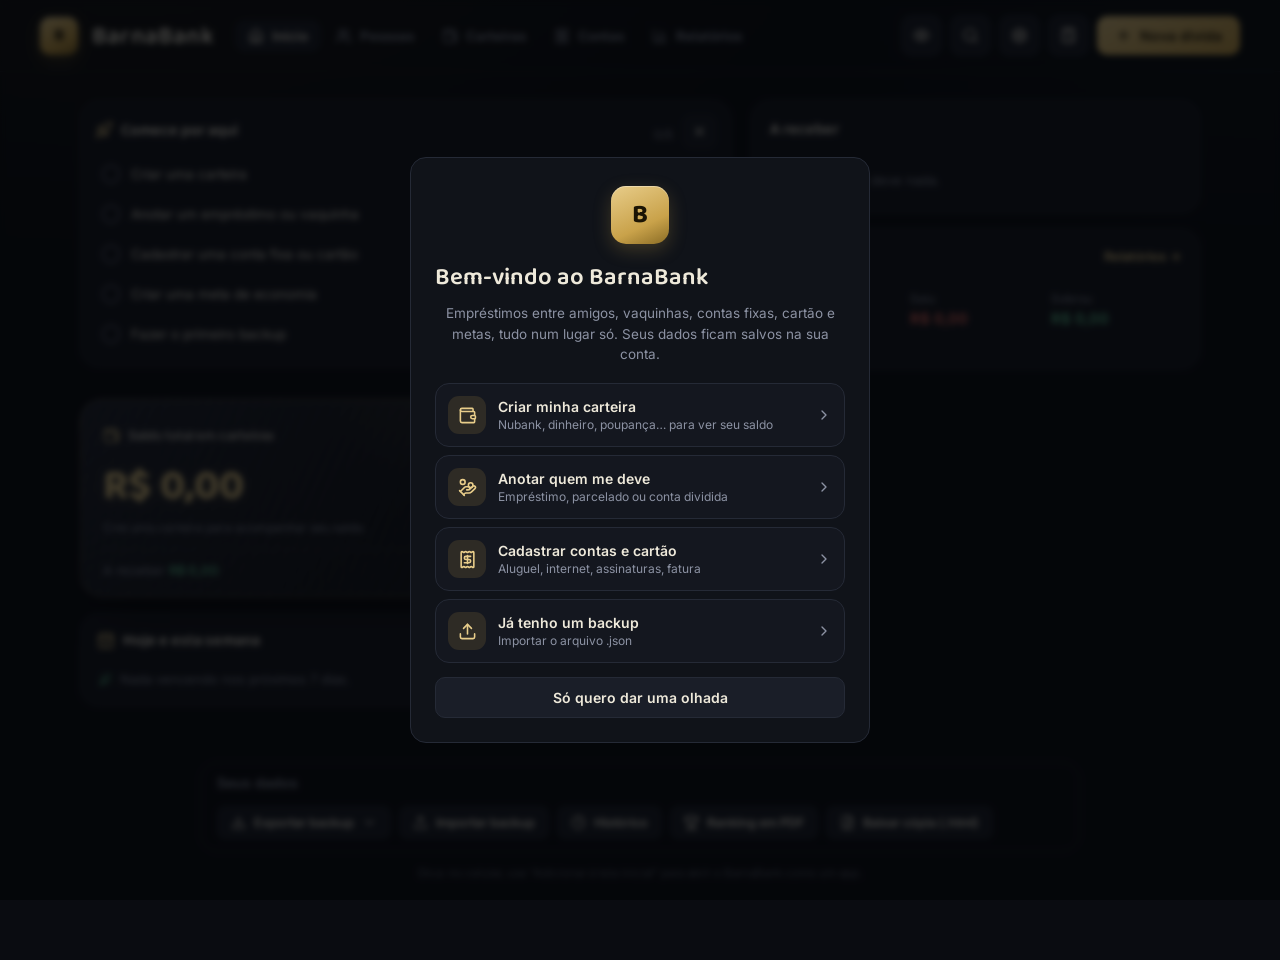
==== commit 581103d8: "feat(auth): add Supabase login and per-user cloud sync Co-Authored-By: Claude Sonnet 5.5 <noreply@an" ====
--- a/index.html
+++ b/index.html
@@ -14,11 +14,11 @@
 <link rel="preconnect" href="https://fonts.googleapis.com">
 <link rel="preconnect" href="https://fonts.gstatic.com" crossorigin>
 <link href="https://fonts.googleapis.com/css2?family=Baloo+2:wght@500;600;700;800&family=Inter:wght@400;500;600;700&family=Nunito:wght@500;600;700;800&display=swap" rel="stylesheet">
-<link rel="stylesheet" href="app.css?v=e3d0a81c" data-app-css>
+<link rel="stylesheet" href="app.css?v=28cf2aad" data-app-css>
 </head>
 <body data-page="dashboard">
 <!-- Ícones: Lucide (https://lucide.dev), licença ISC. Copyright (c) Lucide Icons and Contributors -->
-<svg id="iconSprite" xmlns="http://www.w3.org/2000/svg" style="position:absolute;width:0;height:0;overflow:hidden" aria-hidden="true"><symbol id="i-settings" viewBox="0 0 24 24"><path d="M9.671 4.136a2.34 2.34 0 0 1 4.659 0 2.34 2.34 0 0 0 3.319 1.915 2.34 2.34 0 0 1 2.33 4.033 2.34 2.34 0 0 0 0 3.831 2.34 2.34 0 0 1-2.33 4.033 2.34 2.34 0 0 0-3.319 1.915 2.34 2.34 0 0 1-4.659 0 2.34 2.34 0 0 0-3.32-1.915 2.34 2.34 0 0 1-2.33-4.033 2.34 2.34 0 0 0 0-3.831A2.34 2.34 0 0 1 6.35 6.051a2.34 2.34 0 0 0 3.319-1.915" /><circle cx="12" cy="12" r="3" /></symbol><symbol id="i-calculator" viewBox="0 0 24 24"><rect width="16" height="20" x="4" y="2" rx="2" /><line x1="8" x2="16" y1="6" y2="6" /><line x1="16" x2="16" y1="14" y2="18" /><path d="M16 10h.01" /><path d="M12 10h.01" /><path d="M8 10h.01" /><path d="M12 14h.01" /><path d="M8 14h.01" /><path d="M12 18h.01" /><path d="M8 18h.01" /></symbol><symbol id="i-plus" viewBox="0 0 24 24"><path d="M5 12h14" /><path d="M12 5v14" /></symbol><symbol id="i-house" viewBox="0 0 24 24"><path d="M15 21v-8a1 1 0 0 0-1-1h-4a1 1 0 0 0-1 1v8" /><path d="M3 10a2 2 0 0 1 .709-1.528l7-6a2 2 0 0 1 2.582 0l7 6A2 2 0 0 1 21 10v9a2 2 0 0 1-2 2H5a2 2 0 0 1-2-2z" /></symbol><symbol id="i-users" viewBox="0 0 24 24"><path d="M16 21v-2a4 4 0 0 0-4-4H6a4 4 0 0 0-4 4v2" /><path d="M16 3.128a4 4 0 0 1 0 7.744" /><path d="M22 21v-2a4 4 0 0 0-3-3.87" /><circle cx="9" cy="7" r="4" /></symbol><symbol id="i-user" viewBox="0 0 24 24"><path d="M19 21v-2a4 4 0 0 0-4-4H9a4 4 0 0 0-4 4v2" /><circle cx="12" cy="7" r="4" /></symbol><symbol id="i-wallet" viewBox="0 0 24 24"><path d="M19 7V4a1 1 0 0 0-1-1H5a2 2 0 0 0 0 4h15a1 1 0 0 1 1 1v4h-3a2 2 0 0 0 0 4h3a1 1 0 0 0 1-1v-2a1 1 0 0 0-1-1" /><path d="M3 5v14a2 2 0 0 0 2 2h15a1 1 0 0 0 1-1v-4" /></symbol><symbol id="i-chart-column" viewBox="0 0 24 24"><path d="M3 3v16a2 2 0 0 0 2 2h16" /><path d="M18 17V9" /><path d="M13 17V5" /><path d="M8 17v-3" /></symbol><symbol id="i-trending-up" viewBox="0 0 24 24"><path d="M16 7h6v6" /><path d="m22 7-8.5 8.5-5-5L2 17" /></symbol><symbol id="i-trending-down" viewBox="0 0 24 24"><path d="M16 17h6v-6" /><path d="m22 17-8.5-8.5-5 5L2 7" /></symbol><symbol id="i-piggy-bank" viewBox="0 0 24 24"><path d="M11 17h3v2a1 1 0 0 0 1 1h2a1 1 0 0 0 1-1v-3a3.16 3.16 0 0 0 2-2h1a1 1 0 0 0 1-1v-2a1 1 0 0 0-1-1h-1a5 5 0 0 0-2-4V3a4 4 0 0 0-3.2 1.6l-.3.4H11a6 6 0 0 0-6 6v1a5 5 0 0 0 2 4v3a1 1 0 0 0 1 1h2a1 1 0 0 0 1-1z" /><path d="M16 10h.01" /><path d="M2 8v1a2 2 0 0 0 2 2h1" /></symbol><symbol id="i-scale" viewBox="0 0 24 24"><path d="M12 3v18" /><path d="m19 8 3 8a5 5 0 0 1-6 0zV7" /><path d="M3 7h1a17 17 0 0 0 8-2 17 17 0 0 0 8 2h1" /><path d="m5 8 3 8a5 5 0 0 1-6 0zV7" /><path d="M7 21h10" /></symbol><symbol id="i-calendar-clock" viewBox="0 0 24 24"><path d="M16 14v2.2l1.6 1" /><path d="M16 2v3" /><path d="M21 7.338V5a2 2 0 00-2-2H5a2 2 0 00-2 2v14a2 2 0 002 2h2.338" /><path d="M3 9h5.859" /><path d="M8 2v3" /><circle cx="16" cy="16" r="6" /></symbol><symbol id="i-calendar-days" viewBox="0 0 24 24"><path d="M8 2v3" /><path d="M16 2v3" /><rect x="3" y="3" width="18" height="18" rx="2" /><path d="M3 9h18" /><path d="M8 13h.01" /><path d="M12 13h.01" /><path d="M16 13h.01" /><path d="M8 17h.01" /><path d="M12 17h.01" /><path d="M16 17h.01" /></symbol><symbol id="i-triangle-alert" viewBox="0 0 24 24"><path d="m21.73 18-8-14a2 2 0 0 0-3.48 0l-8 14A2 2 0 0 0 4 21h16a2 2 0 0 0 1.73-3" /><path d="M12 9v4" /><path d="M12 17h.01" /></symbol><symbol id="i-circle-alert" viewBox="0 0 24 24"><circle cx="12" cy="12" r="10" /><line x1="12" x2="12" y1="8" y2="12" /><line x1="12" x2="12.01" y1="16" y2="16" /></symbol><symbol id="i-clock" viewBox="0 0 24 24"><circle cx="12" cy="12" r="10" /><path d="M12 6v6l4 2" /></symbol><symbol id="i-coins" viewBox="0 0 24 24"><path d="M13.744 17.736a6 6 0 1 1-7.48-7.48" /><path d="M15 6h1v4" /><path d="m6.134 14.768.866-.5 2 3.464" /><circle cx="16" cy="8" r="6" /></symbol><symbol id="i-trophy" viewBox="0 0 24 24"><path d="M10 14.66V17a1 1 0 0 1-1 1 2 2 0 0 0-2 2v2" /><path d="M14 14.66V17a1 1 0 0 0 1 1 2 2 0 0 1 2 2v2" /><path d="M17.916 10H19.5A2.5 2.5 0 0 0 22 7.5V5a1 1 0 0 0-1-1h-3" /><path d="M4 22h16" /><path d="M6 9a6 6 0 0 0 12 0V3a1 1 0 0 0-1-1H7a1 1 0 0 0-1 1z" /><path d="M6.084 10H4.5A2.5 2.5 0 0 1 2 7.5V5a1 1 0 0 1 1-1h3" /></symbol><symbol id="i-hand-coins" viewBox="0 0 24 24"><path d="M11 15h2a2 2 0 1 0 0-4h-3c-.6 0-1.1.2-1.4.6L3 17" /><path d="m7 21 1.6-1.4c.3-.4.8-.6 1.4-.6h4c1.1 0 2.1-.4 2.8-1.2l4.6-4.4a2 2 0 0 0-2.75-2.91l-4.2 3.9" /><path d="m2 16 6 6" /><circle cx="16" cy="9" r="2.9" /><circle cx="6" cy="5" r="3" /></symbol><symbol id="i-banknote-arrow-up" viewBox="0 0 24 24"><path d="M12 18H4a2 2 0 0 1-2-2V8a2 2 0 0 1 2-2h16a2 2 0 0 1 2 2v5" /><path d="M18 12h.01" /><path d="M19 22v-6" /><path d="m22 19-3-3-3 3" /><path d="M6 12h.01" /><circle cx="12" cy="12" r="2" /></symbol><symbol id="i-handshake" viewBox="0 0 24 24"><path d="m11 17 2 2a1 1 0 1 0 3-3" /><path d="m14 14 2.5 2.5a1 1 0 1 0 3-3l-3.88-3.88a3 3 0 0 0-4.24 0l-.88.88a1 1 0 1 1-3-3l2.81-2.81a5.79 5.79 0 0 1 7.06-.87l.47.28a2 2 0 0 0 1.42.25L21 4" /><path d="m21 3 1 11h-2" /><path d="M3 3 2 14l6.5 6.5a1 1 0 1 0 3-3" /><path d="M3 4h8" /></symbol><symbol id="i-badge-percent" viewBox="0 0 24 24"><path d="M3.85 8.62a4 4 0 0 1 4.78-4.77 4 4 0 0 1 6.74 0 4 4 0 0 1 4.78 4.78 4 4 0 0 1 0 6.74 4 4 0 0 1-4.77 4.78 4 4 0 0 1-6.75 0 4 4 0 0 1-4.78-4.77 4 4 0 0 1 0-6.76Z" /><path d="m15 9-6 6" /><path d="M9 9h.01" /><path d="M15 15h.01" /></symbol><symbol id="i-message-circle" viewBox="0 0 24 24"><path d="M2.992 16.342a2 2 0 0 1 .094 1.167l-1.065 3.29a1 1 0 0 0 1.236 1.168l3.413-.998a2 2 0 0 1 1.099.092 10 10 0 1 0-4.777-4.719" /></symbol><symbol id="i-file-text" viewBox="0 0 24 24"><path d="M6 22a2 2 0 0 1-2-2V4a2 2 0 0 1 2-2h8a2.4 2.4 0 0 1 1.704.706l3.588 3.588A2.4 2.4 0 0 1 20 8v12a2 2 0 0 1-2 2z" /><path d="M14 2v5a1 1 0 0 0 1 1h5" /><path d="M10 9H8" /><path d="M16 13H8" /><path d="M16 17H8" /></symbol><symbol id="i-pencil" viewBox="0 0 24 24"><path d="M21.174 6.812a1 1 0 0 0-3.986-3.987L3.842 16.174a2 2 0 0 0-.5.83l-1.321 4.352a.5.5 0 0 0 .623.622l4.353-1.32a2 2 0 0 0 .83-.497z" /><path d="m15 5 4 4" /></symbol><symbol id="i-trash" viewBox="0 0 24 24"><path d="M10 11v6" /><path d="M14 11v6" /><path d="M19 6v14a2 2 0 0 1-2 2H7a2 2 0 0 1-2-2V6" /><path d="M3 6h18" /><path d="M8 6V4a2 2 0 0 1 2-2h4a2 2 0 0 1 2 2v2" /></symbol><symbol id="i-eye" viewBox="0 0 24 24"><path d="M2.062 12.348a1 1 0 0 1 0-.696 10.75 10.75 0 0 1 19.876 0 1 1 0 0 1 0 .696 10.75 10.75 0 0 1-19.876 0" /><circle cx="12" cy="12" r="3" /></symbol><symbol id="i-eye-off" viewBox="0 0 24 24"><path d="M10.733 5.076a10.744 10.744 0 0 1 11.205 6.575 1 1 0 0 1 0 .696 10.747 10.747 0 0 1-1.444 2.49" /><path d="M14.084 14.158a3 3 0 0 1-4.242-4.242" /><path d="M17.479 17.499a10.75 10.75 0 0 1-15.417-5.151 1 1 0 0 1 0-.696 10.75 10.75 0 0 1 4.446-5.143" /><path d="m2 2 20 20" /></symbol><symbol id="i-shield-check" viewBox="0 0 24 24"><path d="M20 13c0 5-3.5 7.5-7.66 8.95a1 1 0 0 1-.67-.01C7.5 20.5 4 18 4 13V6a1 1 0 0 1 1-1c2 0 4.5-1.2 6.24-2.72a1.17 1.17 0 0 1 1.52 0C14.51 3.81 17 5 19 5a1 1 0 0 1 1 1z" /><path d="m9 12 2 2 4-4" /></symbol><symbol id="i-history" viewBox="0 0 24 24"><path d="M3 12a9 9 0 1 0 9-9 9.75 9.75 0 0 0-6.74 2.74L3 8" /><path d="M3 3v5h5" /><path d="M12 7v5l4 2" /></symbol><symbol id="i-undo-2" viewBox="0 0 24 24"><path d="M9 14 4 9l5-5" /><path d="M4 9h10.5a5.5 5.5 0 0 1 5.5 5.5a5.5 5.5 0 0 1-5.5 5.5H11" /></symbol><symbol id="i-x" viewBox="0 0 24 24"><path d="M18 6 6 18" /><path d="m6 6 12 12" /></symbol><symbol id="i-check" viewBox="0 0 24 24"><path d="M20 6 9 17l-5-5" /></symbol><symbol id="i-chevron-down" viewBox="0 0 24 24"><path d="m6 9 6 6 6-6" /></symbol><symbol id="i-chevron-left" viewBox="0 0 24 24"><path d="m15 18-6-6 6-6" /></symbol><symbol id="i-chevron-right" viewBox="0 0 24 24"><path d="m9 18 6-6-6-6" /></symbol><symbol id="i-download" viewBox="0 0 24 24"><path d="M12 15V3" /><path d="M21 15v4a2 2 0 0 1-2 2H5a2 2 0 0 1-2-2v-4" /><path d="m7 10 5 5 5-5" /></symbol><symbol id="i-upload" viewBox="0 0 24 24"><path d="M12 3v12" /><path d="m17 8-5-5-5 5" /><path d="M21 15v4a2 2 0 0 1-2 2H5a2 2 0 0 1-2-2v-4" /></symbol><symbol id="i-file-down" viewBox="0 0 24 24"><path d="M6 22a2 2 0 0 1-2-2V4a2 2 0 0 1 2-2h8a2.4 2.4 0 0 1 1.704.706l3.588 3.588A2.4 2.4 0 0 1 20 8v12a2 2 0 0 1-2 2z" /><path d="M14 2v5a1 1 0 0 0 1 1h5" /><path d="M12 18v-6" /><path d="m9 15 3 3 3-3" /></symbol><symbol id="i-save" viewBox="0 0 24 24"><path d="M15.2 3a2 2 0 0 1 1.4.6l3.8 3.8a2 2 0 0 1 .6 1.4V19a2 2 0 0 1-2 2H5a2 2 0 0 1-2-2V5a2 2 0 0 1 2-2z" /><path d="M17 21v-7a1 1 0 0 0-1-1H8a1 1 0 0 0-1 1v7" /><path d="M7 3v4a1 1 0 0 0 1 1h7" /></symbol><symbol id="i-arrow-up-right" viewBox="0 0 24 24"><path d="M7 7h10v10" /><path d="M7 17 17 7" /></symbol><symbol id="i-arrow-down-left" viewBox="0 0 24 24"><path d="M17 7 7 17" /><path d="M17 17H7V7" /></symbol><symbol id="i-party-popper" viewBox="0 0 24 24"><path d="M5.8 11.3 2 22l10.7-3.79" /><path d="M4 3h.01" /><path d="M22 8h.01" /><path d="M15 2h.01" /><path d="M22 20h.01" /><path d="m22 2-2.24.75a2.9 2.9 0 0 0-1.96 3.12c.1.86-.57 1.63-1.45 1.63h-.38c-.86 0-1.6.6-1.76 1.44L14 10" /><path d="m22 13-.82-.33c-.86-.34-1.82.2-1.98 1.11c-.11.7-.72 1.22-1.43 1.22H17" /><path d="m11 2 .33.82c.34.86-.2 1.82-1.11 1.98C9.52 4.9 9 5.52 9 6.23V7" /><path d="M11 13c1.93 1.93 2.83 4.17 2 5-.83.83-3.07-.07-5-2-1.93-1.93-2.83-4.17-2-5 .83-.83 3.07.07 5 2Z" /></symbol><symbol id="i-sparkles" viewBox="0 0 24 24"><path d="M11.017 2.814a1 1 0 0 1 1.966 0l1.051 5.558a2 2 0 0 0 1.594 1.594l5.558 1.051a1 1 0 0 1 0 1.966l-5.558 1.051a2 2 0 0 0-1.594 1.594l-1.051 5.558a1 1 0 0 1-1.966 0l-1.051-5.558a2 2 0 0 0-1.594-1.594l-5.558-1.051a1 1 0 0 1 0-1.966l5.558-1.051a2 2 0 0 0 1.594-1.594z" /><path d="M20 2v4" /><path d="M22 4h-4" /><circle cx="4" cy="20" r="2" /></symbol><symbol id="i-medal" viewBox="0 0 24 24"><path d="M7.21 15 2.66 7.14a2 2 0 0 1 .13-2.2L4.4 2.8A2 2 0 0 1 6 2h12a2 2 0 0 1 1.6.8l1.6 2.14a2 2 0 0 1 .14 2.2L16.79 15" /><path d="M11 12 5.12 2.2" /><path d="m13 12 5.88-9.8" /><path d="M8 7h8" /><circle cx="12" cy="17" r="5" /><path d="M12 18v-2h-.5" /></symbol><symbol id="i-credit-card" viewBox="0 0 24 24"><rect width="20" height="14" x="2" y="5" rx="2" /><line x1="2" x2="22" y1="10" y2="10" /><path d="M6 14h2" /></symbol><symbol id="i-landmark" viewBox="0 0 24 24"><path d="M10 18v-7" /><path d="M11.119 2.205a2 2 0 0 1 1.762 0l7.84 3.846A.5.5 0 0 1 20.5 7h-17a.5.5 0 0 1-.22-.949z" /><path d="M14 18v-7" /><path d="M18 18v-7" /><path d="M3 22h18" /><path d="M6 18v-7" /></symbol><symbol id="i-banknote" viewBox="0 0 24 24"><rect width="20" height="12" x="2" y="6" rx="2" /><circle cx="12" cy="12" r="2" /><path d="M6 12h.01M18 12h.01" /></symbol><symbol id="i-smartphone" viewBox="0 0 24 24"><rect width="14" height="20" x="5" y="2" rx="2" ry="2" /><path d="M12 18h.01" /></symbol><symbol id="i-building" viewBox="0 0 24 24"><path d="M12 10h.01" /><path d="M12 14h.01" /><path d="M12 6h.01" /><path d="M16 10h.01" /><path d="M16 14h.01" /><path d="M16 6h.01" /><path d="M8 10h.01" /><path d="M8 14h.01" /><path d="M8 6h.01" /><path d="M9 22v-3a1 1 0 0 1 1-1h4a1 1 0 0 1 1 1v3" /><rect x="4" y="2" width="16" height="20" rx="2" /></symbol><symbol id="i-briefcase" viewBox="0 0 24 24"><path d="M16 20V4a2 2 0 0 0-2-2h-4a2 2 0 0 0-2 2v16" /><rect width="20" height="14" x="2" y="6" rx="2" /></symbol><symbol id="i-gem" viewBox="0 0 24 24"><path d="M10.5 3 8 9l4 13 4-13-2.5-6" /><path d="M17 3a2 2 0 0 1 1.6.8l3 4a2 2 0 0 1 .013 2.382l-7.99 10.986a2 2 0 0 1-3.247 0l-7.99-10.986A2 2 0 0 1 2.4 7.8l2.998-3.997A2 2 0 0 1 7 3z" /><path d="M2 9h20" /></symbol><symbol id="i-gift" viewBox="0 0 24 24"><path d="M12 7v14" /><path d="M20 11v8a2 2 0 0 1-2 2H6a2 2 0 0 1-2-2v-8" /><path d="M7.5 7a1 1 0 0 1 0-5A4.8 8 0 0 1 12 7a4.8 8 0 0 1 4.5-5 1 1 0 0 1 0 5" /><rect x="3" y="7" width="18" height="4" rx="1" /></symbol><symbol id="i-shopping-bag" viewBox="0 0 24 24"><path d="M16 10a4 4 0 0 1-8 0" /><path d="M3.103 6.034h17.794" /><path d="M3.4 5.467a2 2 0 0 0-.4 1.2V20a2 2 0 0 0 2 2h14a2 2 0 0 0 2-2V6.667a2 2 0 0 0-.4-1.2l-2-2.667A2 2 0 0 0 17 2H7a2 2 0 0 0-1.6.8z" /></symbol><symbol id="i-car" viewBox="0 0 24 24"><path d="M19 17h2c.6 0 1-.4 1-1v-3c0-.9-.7-1.7-1.5-1.9C18.7 10.6 16 10 16 10s-1.3-1.4-2.2-2.3c-.5-.4-1.1-.7-1.8-.7H5c-.6 0-1.1.4-1.4.9l-1.4 2.9A3.7 3.7 0 0 0 2 12v4c0 .6.4 1 1 1h2" /><circle cx="7" cy="17" r="2" /><path d="M9 17h6" /><circle cx="17" cy="17" r="2" /></symbol><symbol id="i-plane" viewBox="0 0 24 24"><path d="M17.8 19.2 16 11l3.5-3.5C21 6 21.5 4 21 3c-1-.5-3 0-4.5 1.5L13 8 4.8 6.2c-.5-.1-.9.1-1.1.5l-.3.5c-.2.5-.1 1 .3 1.3L9 12l-2 3H4l-1 1 3 2 2 3 1-1v-3l3-2 3.5 5.3c.3.4.8.5 1.3.3l.5-.2c.4-.3.6-.7.5-1.2z" /></symbol><symbol id="i-vault" viewBox="0 0 24 24"><rect width="18" height="18" x="3" y="3" rx="2" /><circle cx="7.5" cy="7.5" r=".5" fill="currentColor" /><path d="m7.9 7.9 2.7 2.7" /><circle cx="16.5" cy="7.5" r=".5" fill="currentColor" /><path d="m13.4 10.6 2.7-2.7" /><circle cx="7.5" cy="16.5" r=".5" fill="currentColor" /><path d="m7.9 16.1 2.7-2.7" /><circle cx="16.5" cy="16.5" r=".5" fill="currentColor" /><path d="m13.4 13.4 2.7 2.7" /><circle cx="12" cy="12" r="2" /></symbol><symbol id="i-user-plus" viewBox="0 0 24 24"><path d="M16 21v-2a4 4 0 0 0-4-4H6a4 4 0 0 0-4 4v2" /><circle cx="9" cy="7" r="4" /><line x1="19" x2="19" y1="8" y2="14" /><line x1="22" x2="16" y1="11" y2="11" /></symbol><symbol id="i-copy" viewBox="0 0 24 24"><rect width="14" height="14" x="8" y="8" rx="2" ry="2" /><path d="M4 16c-1.1 0-2-.9-2-2V4c0-1.1.9-2 2-2h10c1.1 0 2 .9 2 2" /></symbol><symbol id="i-database" viewBox="0 0 24 24"><ellipse cx="12" cy="5" rx="9" ry="3" /><path d="M3 5V19A9 3 0 0 0 21 19V5" /><path d="M3 12A9 3 0 0 0 21 12" /></symbol><symbol id="i-circle-check" viewBox="0 0 24 24"><circle cx="12" cy="12" r="10" /><path d="m16 9-5.5 5.5L8 12" /></symbol><symbol id="i-badge-check" viewBox="0 0 24 24"><path d="M3.85 8.62a4 4 0 0 1 4.78-4.77 4 4 0 0 1 6.74 0 4 4 0 0 1 4.78 4.78 4 4 0 0 1 0 6.74 4 4 0 0 1-4.77 4.78 4 4 0 0 1-6.75 0 4 4 0 0 1-4.78-4.77 4 4 0 0 1 0-6.76Z" /><path d="m16 9-5.5 5.5L8 12" /></symbol><symbol id="i-info" viewBox="0 0 24 24"><circle cx="12" cy="12" r="10" /><path d="M12 16v-4" /><path d="M12 8h.01" /></symbol><symbol id="i-search" viewBox="0 0 24 24"><path d="m21 21-4.34-4.34" /><circle cx="11" cy="11" r="8" /></symbol><symbol id="i-hourglass" viewBox="0 0 24 24"><path d="M5 22h14" /><path d="M5 2h14" /><path d="M17 22v-4.172a2 2 0 0 0-.586-1.414L12 12l-4.414 4.414A2 2 0 0 0 7 17.828V22" /><path d="M7 2v4.172a2 2 0 0 0 .586 1.414L12 12l4.414-4.414A2 2 0 0 0 17 6.172V2" /></symbol><symbol id="i-archive" viewBox="0 0 24 24"><rect width="20" height="5" x="2" y="3" rx="1" /><path d="M4 8v11a2 2 0 0 0 2 2h12a2 2 0 0 0 2-2V8" /><path d="M10 12h4" /></symbol><symbol id="i-arrow-left" viewBox="0 0 24 24"><path d="m12 19-7-7 7-7" /><path d="M19 12H5" /></symbol><symbol id="i-arrow-left-right" viewBox="0 0 24 24"><path d="M8 3 4 7l4 4" /><path d="M4 7h16" /><path d="m16 21 4-4-4-4" /><path d="M20 17H4" /></symbol><symbol id="i-receipt" viewBox="0 0 24 24"><path d="M12 17V7" /><path d="M16 8h-6a2 2 0 0 0 0 4h4a2 2 0 0 1 0 4H8" /><path d="M4 3a1 1 0 0 1 1-1 1.3 1.3 0 0 1 .7.2l.933.6a1.3 1.3 0 0 0 1.4 0l.934-.6a1.3 1.3 0 0 1 1.4 0l.933.6a1.3 1.3 0 0 0 1.4 0l.933-.6a1.3 1.3 0 0 1 1.4 0l.934.6a1.3 1.3 0 0 0 1.4 0l.933-.6A1.3 1.3 0 0 1 19 2a1 1 0 0 1 1 1v18a1 1 0 0 1-1 1 1.3 1.3 0 0 1-.7-.2l-.933-.6a1.3 1.3 0 0 0-1.4 0l-.934.6a1.3 1.3 0 0 1-1.4 0l-.933-.6a1.3 1.3 0 0 0-1.4 0l-.933.6a1.3 1.3 0 0 1-1.4 0l-.934-.6a1.3 1.3 0 0 0-1.4 0l-.933.6a1.3 1.3 0 0 1-.7.2 1 1 0 0 1-1-1z" /></symbol><symbol id="i-repeat" viewBox="0 0 24 24"><path d="m17 2 4 4-4 4" /><path d="M3 11v-1a4 4 0 0 1 4-4h14" /><path d="m7 22-4-4 4-4" /><path d="M21 13v1a4 4 0 0 1-4 4H3" /></symbol><symbol id="i-list" viewBox="0 0 24 24"><path d="M3 5h.01" /><path d="M3 12h.01" /><path d="M3 19h.01" /><path d="M8 5h13" /><path d="M8 12h13" /><path d="M8 19h13" /></symbol><symbol id="i-phone" viewBox="0 0 24 24"><path d="M13.832 16.568a1 1 0 0 0 1.213-.303l.355-.465A2 2 0 0 1 17 15h3a2 2 0 0 1 2 2v3a2 2 0 0 1-2 2A18 18 0 0 1 2 4a2 2 0 0 1 2-2h3a2 2 0 0 1 2 2v3a2 2 0 0 1-.8 1.6l-.468.351a1 1 0 0 0-.292 1.233 14 14 0 0 0 6.392 6.384" /></symbol><symbol id="i-wallet-cards" viewBox="0 0 24 24"><path d="M3 11h3.75a2 2 0 0 1 1.6.8l.45.6a4 4 0 0 0 6.4 0l.45-.6a2 2 0 0 1 1.6-.8H21" /><path d="M3 7h18" /><rect x="3" y="3" width="18" height="18" rx="2" /></symbol><symbol id="i-calendar-check" viewBox="0 0 24 24"><path d="M8 2v3" /><path d="M16 2v3" /><rect x="3" y="3" width="18" height="18" rx="2" /><path d="M3 9h18" /><path d="m9 15 2 2 4-4" /></symbol><symbol id="i-banknote-arrow-down" viewBox="0 0 24 24"><path d="M12 18H4a2 2 0 0 1-2-2V8a2 2 0 0 1 2-2h16a2 2 0 0 1 2 2v5" /><path d="m16 19 3 3 3-3" /><path d="M18 12h.01" /><path d="M19 16v6" /><path d="M6 12h.01" /><circle cx="12" cy="12" r="2" /></symbol><symbol id="i-clock-alert" viewBox="0 0 24 24"><path d="M12 6v6l4 2" /><path d="M20 12v5" /><path d="M20 21h.01" /><path d="M21.25 8.2A10 10 0 1 0 16 21.16" /></symbol><symbol id="i-target" viewBox="0 0 24 24"><circle cx="12" cy="12" r="10" /><circle cx="12" cy="12" r="6" /><circle cx="12" cy="12" r="2" /></symbol><symbol id="i-bell-ring" viewBox="0 0 24 24"><path d="M10.268 21a2 2 0 0 0 3.464 0" /><path d="M22 8c0-2.3-.8-4.3-2-6" /><path d="M3.262 15.326A1 1 0 0 0 4 17h16a1 1 0 0 0 .74-1.673C19.41 13.956 18 12.499 18 8A6 6 0 0 0 6 8c0 4.499-1.411 5.956-2.738 7.326" /><path d="M4 2C2.8 3.7 2 5.7 2 8" /></symbol><symbol id="i-share-2" viewBox="0 0 24 24"><circle cx="18" cy="5" r="3" /><circle cx="6" cy="12" r="3" /><circle cx="18" cy="19" r="3" /><line x1="8.59" x2="15.42" y1="13.51" y2="17.49" /><line x1="15.41" x2="8.59" y1="6.51" y2="10.49" /></symbol><symbol id="i-image" viewBox="0 0 24 24"><rect width="18" height="18" x="3" y="3" rx="2" ry="2" /><circle cx="9" cy="9" r="2" /><path d="m21 15-3.086-3.086a2 2 0 0 0-2.828 0L6 21" /></symbol><symbol id="i-minus" viewBox="0 0 24 24"><path d="M5 12h14" /></symbol><symbol id="i-arrow-right" viewBox="0 0 24 24"><path d="M5 12h14" /><path d="m12 5 7 7-7 7" /></symbol><symbol id="i-circle" viewBox="0 0 24 24"><circle cx="12" cy="12" r="10" /></symbol><symbol id="i-rocket" viewBox="0 0 24 24"><path d="M12 15v5s3.03-.55 4-2c1.08-1.62 0-5 0-5" /><path d="M4.5 16.5c-1.5 1.26-2 5-2 5s3.74-.5 5-2c.71-.84.7-2.13-.09-2.91a2.18 2.18 0 0 0-2.91-.09" /><path d="M9 12a22 22 0 0 1 2-3.95A12.88 12.88 0 0 1 22 2c0 2.72-.78 7.5-6 11a22.4 22.4 0 0 1-4 2z" /><path d="M9 12H4s.55-3.03 2-4c1.62-1.08 5 .05 5 .05" /></symbol><symbol id="i-sliders-horizontal" viewBox="0 0 24 24"><path d="M10 5H3" /><path d="M12 19H3" /><path d="M14 3v4" /><path d="M16 17v4" /><path d="M21 12h-9" /><path d="M21 19h-5" /><path d="M21 5h-7" /><path d="M8 10v4" /><path d="M8 12H3" /></symbol><symbol id="i-paperclip" viewBox="0 0 24 24"><path d="m16 6-8.414 8.586a2 2 0 0 0 2.829 2.829l8.414-8.586a4 4 0 1 0-5.657-5.657l-8.379 8.551a6 6 0 1 0 8.485 8.485l8.379-8.551" /></symbol><symbol id="i-tag" viewBox="0 0 24 24"><path d="M12.586 2.586A2 2 0 0 0 11.172 2H4a2 2 0 0 0-2 2v7.172a2 2 0 0 0 .586 1.414l8.704 8.704a2.426 2.426 0 0 0 3.42 0l6.58-6.58a2.426 2.426 0 0 0 0-3.42z" /><circle cx="7.5" cy="7.5" r=".5" fill="currentColor" /></symbol><symbol id="i-cloud" viewBox="0 0 24 24"><path d="M17.5 19H9a7 7 0 1 1 6.71-9h1.79a4.5 4.5 0 1 1 0 9Z" /></symbol><symbol id="i-refresh-cw" viewBox="0 0 24 24"><path d="M3 12a9 9 0 0 1 9-9 9.75 9.75 0 0 1 6.74 2.74L21 8" /><path d="M21 3v5h-5" /><path d="M21 12a9 9 0 0 1-9 9 9.75 9.75 0 0 1-6.74-2.74L3 16" /><path d="M8 16H3v5" /></symbol><symbol id="i-send" viewBox="0 0 24 24"><path d="M14.536 21.686a.5.5 0 0 0 .937-.024l6.5-19a.496.496 0 0 0-.635-.635l-19 6.5a.5.5 0 0 0-.024.937l7.93 3.18a2 2 0 0 1 1.112 1.11z" /><path d="m21.854 2.147-10.94 10.939" /></symbol><symbol id="i-square-text" viewBox="0 0 24 24"><rect width="18" height="18" x="3" y="3" rx="2" /><path d="M7 8h8" /><path d="M7 12h10" /><path d="M7 16h6" /></symbol><symbol id="i-cloud-download" viewBox="0 0 24 24"><path d="M12 13v8l-4-4" /><path d="m12 21 4-4" /><path d="M4.393 15.269A7 7 0 1 1 15.71 8h1.79a4.5 4.5 0 0 1 2.436 8.284" /></symbol><symbol id="i-calendar-range" viewBox="0 0 24 24"><rect x="3" y="3" width="18" height="18" rx="2" /><path d="M16 2v3" /><path d="M3 9h18" /><path d="M8 2v3" /><path d="M17 13h-6" /><path d="M13 17H7" /><path d="M7 13h.01" /><path d="M17 17h.01" /></symbol><symbol id="i-ellipsis" viewBox="0 0 24 24"><circle cx="12" cy="12" r="1" /><circle cx="19" cy="12" r="1" /><circle cx="5" cy="12" r="1" /></symbol><symbol id="i-chart-pie" viewBox="0 0 24 24"><path d="M21 12c.552 0 1.005-.449.95-.998a10 10 0 0 0-8.953-8.951c-.55-.055-.998.398-.998.95v8a1 1 0 0 0 1 1z" /><path d="M21.21 15.89A10 10 0 1 1 8 2.83" /></symbol></svg>
+<svg id="iconSprite" xmlns="http://www.w3.org/2000/svg" style="position:absolute;width:0;height:0;overflow:hidden" aria-hidden="true"><symbol id="i-log-out" viewBox="0 0 24 24"><path d="m16 17 5-5-5-5"/><path d="M21 12H9"/><path d="M9 21H5a2 2 0 0 1-2-2V5a2 2 0 0 1 2-2h4"/></symbol><symbol id="i-settings" viewBox="0 0 24 24"><path d="M9.671 4.136a2.34 2.34 0 0 1 4.659 0 2.34 2.34 0 0 0 3.319 1.915 2.34 2.34 0 0 1 2.33 4.033 2.34 2.34 0 0 0 0 3.831 2.34 2.34 0 0 1-2.33 4.033 2.34 2.34 0 0 0-3.319 1.915 2.34 2.34 0 0 1-4.659 0 2.34 2.34 0 0 0-3.32-1.915 2.34 2.34 0 0 1-2.33-4.033 2.34 2.34 0 0 0 0-3.831A2.34 2.34 0 0 1 6.35 6.051a2.34 2.34 0 0 0 3.319-1.915" /><circle cx="12" cy="12" r="3" /></symbol><symbol id="i-calculator" viewBox="0 0 24 24"><rect width="16" height="20" x="4" y="2" rx="2" /><line x1="8" x2="16" y1="6" y2="6" /><line x1="16" x2="16" y1="14" y2="18" /><path d="M16 10h.01" /><path d="M12 10h.01" /><path d="M8 10h.01" /><path d="M12 14h.01" /><path d="M8 14h.01" /><path d="M12 18h.01" /><path d="M8 18h.01" /></symbol><symbol id="i-plus" viewBox="0 0 24 24"><path d="M5 12h14" /><path d="M12 5v14" /></symbol><symbol id="i-house" viewBox="0 0 24 24"><path d="M15 21v-8a1 1 0 0 0-1-1h-4a1 1 0 0 0-1 1v8" /><path d="M3 10a2 2 0 0 1 .709-1.528l7-6a2 2 0 0 1 2.582 0l7 6A2 2 0 0 1 21 10v9a2 2 0 0 1-2 2H5a2 2 0 0 1-2-2z" /></symbol><symbol id="i-users" viewBox="0 0 24 24"><path d="M16 21v-2a4 4 0 0 0-4-4H6a4 4 0 0 0-4 4v2" /><path d="M16 3.128a4 4 0 0 1 0 7.744" /><path d="M22 21v-2a4 4 0 0 0-3-3.87" /><circle cx="9" cy="7" r="4" /></symbol><symbol id="i-user" viewBox="0 0 24 24"><path d="M19 21v-2a4 4 0 0 0-4-4H9a4 4 0 0 0-4 4v2" /><circle cx="12" cy="7" r="4" /></symbol><symbol id="i-wallet" viewBox="0 0 24 24"><path d="M19 7V4a1 1 0 0 0-1-1H5a2 2 0 0 0 0 4h15a1 1 0 0 1 1 1v4h-3a2 2 0 0 0 0 4h3a1 1 0 0 0 1-1v-2a1 1 0 0 0-1-1" /><path d="M3 5v14a2 2 0 0 0 2 2h15a1 1 0 0 0 1-1v-4" /></symbol><symbol id="i-chart-column" viewBox="0 0 24 24"><path d="M3 3v16a2 2 0 0 0 2 2h16" /><path d="M18 17V9" /><path d="M13 17V5" /><path d="M8 17v-3" /></symbol><symbol id="i-trending-up" viewBox="0 0 24 24"><path d="M16 7h6v6" /><path d="m22 7-8.5 8.5-5-5L2 17" /></symbol><symbol id="i-trending-down" viewBox="0 0 24 24"><path d="M16 17h6v-6" /><path d="m22 17-8.5-8.5-5 5L2 7" /></symbol><symbol id="i-piggy-bank" viewBox="0 0 24 24"><path d="M11 17h3v2a1 1 0 0 0 1 1h2a1 1 0 0 0 1-1v-3a3.16 3.16 0 0 0 2-2h1a1 1 0 0 0 1-1v-2a1 1 0 0 0-1-1h-1a5 5 0 0 0-2-4V3a4 4 0 0 0-3.2 1.6l-.3.4H11a6 6 0 0 0-6 6v1a5 5 0 0 0 2 4v3a1 1 0 0 0 1 1h2a1 1 0 0 0 1-1z" /><path d="M16 10h.01" /><path d="M2 8v1a2 2 0 0 0 2 2h1" /></symbol><symbol id="i-scale" viewBox="0 0 24 24"><path d="M12 3v18" /><path d="m19 8 3 8a5 5 0 0 1-6 0zV7" /><path d="M3 7h1a17 17 0 0 0 8-2 17 17 0 0 0 8 2h1" /><path d="m5 8 3 8a5 5 0 0 1-6 0zV7" /><path d="M7 21h10" /></symbol><symbol id="i-calendar-clock" viewBox="0 0 24 24"><path d="M16 14v2.2l1.6 1" /><path d="M16 2v3" /><path d="M21 7.338V5a2 2 0 00-2-2H5a2 2 0 00-2 2v14a2 2 0 002 2h2.338" /><path d="M3 9h5.859" /><path d="M8 2v3" /><circle cx="16" cy="16" r="6" /></symbol><symbol id="i-calendar-days" viewBox="0 0 24 24"><path d="M8 2v3" /><path d="M16 2v3" /><rect x="3" y="3" width="18" height="18" rx="2" /><path d="M3 9h18" /><path d="M8 13h.01" /><path d="M12 13h.01" /><path d="M16 13h.01" /><path d="M8 17h.01" /><path d="M12 17h.01" /><path d="M16 17h.01" /></symbol><symbol id="i-triangle-alert" viewBox="0 0 24 24"><path d="m21.73 18-8-14a2 2 0 0 0-3.48 0l-8 14A2 2 0 0 0 4 21h16a2 2 0 0 0 1.73-3" /><path d="M12 9v4" /><path d="M12 17h.01" /></symbol><symbol id="i-circle-alert" viewBox="0 0 24 24"><circle cx="12" cy="12" r="10" /><line x1="12" x2="12" y1="8" y2="12" /><line x1="12" x2="12.01" y1="16" y2="16" /></symbol><symbol id="i-clock" viewBox="0 0 24 24"><circle cx="12" cy="12" r="10" /><path d="M12 6v6l4 2" /></symbol><symbol id="i-coins" viewBox="0 0 24 24"><path d="M13.744 17.736a6 6 0 1 1-7.48-7.48" /><path d="M15 6h1v4" /><path d="m6.134 14.768.866-.5 2 3.464" /><circle cx="16" cy="8" r="6" /></symbol><symbol id="i-trophy" viewBox="0 0 24 24"><path d="M10 14.66V17a1 1 0 0 1-1 1 2 2 0 0 0-2 2v2" /><path d="M14 14.66V17a1 1 0 0 0 1 1 2 2 0 0 1 2 2v2" /><path d="M17.916 10H19.5A2.5 2.5 0 0 0 22 7.5V5a1 1 0 0 0-1-1h-3" /><path d="M4 22h16" /><path d="M6 9a6 6 0 0 0 12 0V3a1 1 0 0 0-1-1H7a1 1 0 0 0-1 1z" /><path d="M6.084 10H4.5A2.5 2.5 0 0 1 2 7.5V5a1 1 0 0 1 1-1h3" /></symbol><symbol id="i-hand-coins" viewBox="0 0 24 24"><path d="M11 15h2a2 2 0 1 0 0-4h-3c-.6 0-1.1.2-1.4.6L3 17" /><path d="m7 21 1.6-1.4c.3-.4.8-.6 1.4-.6h4c1.1 0 2.1-.4 2.8-1.2l4.6-4.4a2 2 0 0 0-2.75-2.91l-4.2 3.9" /><path d="m2 16 6 6" /><circle cx="16" cy="9" r="2.9" /><circle cx="6" cy="5" r="3" /></symbol><symbol id="i-banknote-arrow-up" viewBox="0 0 24 24"><path d="M12 18H4a2 2 0 0 1-2-2V8a2 2 0 0 1 2-2h16a2 2 0 0 1 2 2v5" /><path d="M18 12h.01" /><path d="M19 22v-6" /><path d="m22 19-3-3-3 3" /><path d="M6 12h.01" /><circle cx="12" cy="12" r="2" /></symbol><symbol id="i-handshake" viewBox="0 0 24 24"><path d="m11 17 2 2a1 1 0 1 0 3-3" /><path d="m14 14 2.5 2.5a1 1 0 1 0 3-3l-3.88-3.88a3 3 0 0 0-4.24 0l-.88.88a1 1 0 1 1-3-3l2.81-2.81a5.79 5.79 0 0 1 7.06-.87l.47.28a2 2 0 0 0 1.42.25L21 4" /><path d="m21 3 1 11h-2" /><path d="M3 3 2 14l6.5 6.5a1 1 0 1 0 3-3" /><path d="M3 4h8" /></symbol><symbol id="i-badge-percent" viewBox="0 0 24 24"><path d="M3.85 8.62a4 4 0 0 1 4.78-4.77 4 4 0 0 1 6.74 0 4 4 0 0 1 4.78 4.78 4 4 0 0 1 0 6.74 4 4 0 0 1-4.77 4.78 4 4 0 0 1-6.75 0 4 4 0 0 1-4.78-4.77 4 4 0 0 1 0-6.76Z" /><path d="m15 9-6 6" /><path d="M9 9h.01" /><path d="M15 15h.01" /></symbol><symbol id="i-message-circle" viewBox="0 0 24 24"><path d="M2.992 16.342a2 2 0 0 1 .094 1.167l-1.065 3.29a1 1 0 0 0 1.236 1.168l3.413-.998a2 2 0 0 1 1.099.092 10 10 0 1 0-4.777-4.719" /></symbol><symbol id="i-file-text" viewBox="0 0 24 24"><path d="M6 22a2 2 0 0 1-2-2V4a2 2 0 0 1 2-2h8a2.4 2.4 0 0 1 1.704.706l3.588 3.588A2.4 2.4 0 0 1 20 8v12a2 2 0 0 1-2 2z" /><path d="M14 2v5a1 1 0 0 0 1 1h5" /><path d="M10 9H8" /><path d="M16 13H8" /><path d="M16 17H8" /></symbol><symbol id="i-pencil" viewBox="0 0 24 24"><path d="M21.174 6.812a1 1 0 0 0-3.986-3.987L3.842 16.174a2 2 0 0 0-.5.83l-1.321 4.352a.5.5 0 0 0 .623.622l4.353-1.32a2 2 0 0 0 .83-.497z" /><path d="m15 5 4 4" /></symbol><symbol id="i-trash" viewBox="0 0 24 24"><path d="M10 11v6" /><path d="M14 11v6" /><path d="M19 6v14a2 2 0 0 1-2 2H7a2 2 0 0 1-2-2V6" /><path d="M3 6h18" /><path d="M8 6V4a2 2 0 0 1 2-2h4a2 2 0 0 1 2 2v2" /></symbol><symbol id="i-eye" viewBox="0 0 24 24"><path d="M2.062 12.348a1 1 0 0 1 0-.696 10.75 10.75 0 0 1 19.876 0 1 1 0 0 1 0 .696 10.75 10.75 0 0 1-19.876 0" /><circle cx="12" cy="12" r="3" /></symbol><symbol id="i-eye-off" viewBox="0 0 24 24"><path d="M10.733 5.076a10.744 10.744 0 0 1 11.205 6.575 1 1 0 0 1 0 .696 10.747 10.747 0 0 1-1.444 2.49" /><path d="M14.084 14.158a3 3 0 0 1-4.242-4.242" /><path d="M17.479 17.499a10.75 10.75 0 0 1-15.417-5.151 1 1 0 0 1 0-.696 10.75 10.75 0 0 1 4.446-5.143" /><path d="m2 2 20 20" /></symbol><symbol id="i-shield-check" viewBox="0 0 24 24"><path d="M20 13c0 5-3.5 7.5-7.66 8.95a1 1 0 0 1-.67-.01C7.5 20.5 4 18 4 13V6a1 1 0 0 1 1-1c2 0 4.5-1.2 6.24-2.72a1.17 1.17 0 0 1 1.52 0C14.51 3.81 17 5 19 5a1 1 0 0 1 1 1z" /><path d="m9 12 2 2 4-4" /></symbol><symbol id="i-history" viewBox="0 0 24 24"><path d="M3 12a9 9 0 1 0 9-9 9.75 9.75 0 0 0-6.74 2.74L3 8" /><path d="M3 3v5h5" /><path d="M12 7v5l4 2" /></symbol><symbol id="i-undo-2" viewBox="0 0 24 24"><path d="M9 14 4 9l5-5" /><path d="M4 9h10.5a5.5 5.5 0 0 1 5.5 5.5a5.5 5.5 0 0 1-5.5 5.5H11" /></symbol><symbol id="i-x" viewBox="0 0 24 24"><path d="M18 6 6 18" /><path d="m6 6 12 12" /></symbol><symbol id="i-check" viewBox="0 0 24 24"><path d="M20 6 9 17l-5-5" /></symbol><symbol id="i-chevron-down" viewBox="0 0 24 24"><path d="m6 9 6 6 6-6" /></symbol><symbol id="i-chevron-left" viewBox="0 0 24 24"><path d="m15 18-6-6 6-6" /></symbol><symbol id="i-chevron-right" viewBox="0 0 24 24"><path d="m9 18 6-6-6-6" /></symbol><symbol id="i-download" viewBox="0 0 24 24"><path d="M12 15V3" /><path d="M21 15v4a2 2 0 0 1-2 2H5a2 2 0 0 1-2-2v-4" /><path d="m7 10 5 5 5-5" /></symbol><symbol id="i-upload" viewBox="0 0 24 24"><path d="M12 3v12" /><path d="m17 8-5-5-5 5" /><path d="M21 15v4a2 2 0 0 1-2 2H5a2 2 0 0 1-2-2v-4" /></symbol><symbol id="i-file-down" viewBox="0 0 24 24"><path d="M6 22a2 2 0 0 1-2-2V4a2 2 0 0 1 2-2h8a2.4 2.4 0 0 1 1.704.706l3.588 3.588A2.4 2.4 0 0 1 20 8v12a2 2 0 0 1-2 2z" /><path d="M14 2v5a1 1 0 0 0 1 1h5" /><path d="M12 18v-6" /><path d="m9 15 3 3 3-3" /></symbol><symbol id="i-save" viewBox="0 0 24 24"><path d="M15.2 3a2 2 0 0 1 1.4.6l3.8 3.8a2 2 0 0 1 .6 1.4V19a2 2 0 0 1-2 2H5a2 2 0 0 1-2-2V5a2 2 0 0 1 2-2z" /><path d="M17 21v-7a1 1 0 0 0-1-1H8a1 1 0 0 0-1 1v7" /><path d="M7 3v4a1 1 0 0 0 1 1h7" /></symbol><symbol id="i-arrow-up-right" viewBox="0 0 24 24"><path d="M7 7h10v10" /><path d="M7 17 17 7" /></symbol><symbol id="i-arrow-down-left" viewBox="0 0 24 24"><path d="M17 7 7 17" /><path d="M17 17H7V7" /></symbol><symbol id="i-party-popper" viewBox="0 0 24 24"><path d="M5.8 11.3 2 22l10.7-3.79" /><path d="M4 3h.01" /><path d="M22 8h.01" /><path d="M15 2h.01" /><path d="M22 20h.01" /><path d="m22 2-2.24.75a2.9 2.9 0 0 0-1.96 3.12c.1.86-.57 1.63-1.45 1.63h-.38c-.86 0-1.6.6-1.76 1.44L14 10" /><path d="m22 13-.82-.33c-.86-.34-1.82.2-1.98 1.11c-.11.7-.72 1.22-1.43 1.22H17" /><path d="m11 2 .33.82c.34.86-.2 1.82-1.11 1.98C9.52 4.9 9 5.52 9 6.23V7" /><path d="M11 13c1.93 1.93 2.83 4.17 2 5-.83.83-3.07-.07-5-2-1.93-1.93-2.83-4.17-2-5 .83-.83 3.07.07 5 2Z" /></symbol><symbol id="i-sparkles" viewBox="0 0 24 24"><path d="M11.017 2.814a1 1 0 0 1 1.966 0l1.051 5.558a2 2 0 0 0 1.594 1.594l5.558 1.051a1 1 0 0 1 0 1.966l-5.558 1.051a2 2 0 0 0-1.594 1.594l-1.051 5.558a1 1 0 0 1-1.966 0l-1.051-5.558a2 2 0 0 0-1.594-1.594l-5.558-1.051a1 1 0 0 1 0-1.966l5.558-1.051a2 2 0 0 0 1.594-1.594z" /><path d="M20 2v4" /><path d="M22 4h-4" /><circle cx="4" cy="20" r="2" /></symbol><symbol id="i-medal" viewBox="0 0 24 24"><path d="M7.21 15 2.66 7.14a2 2 0 0 1 .13-2.2L4.4 2.8A2 2 0 0 1 6 2h12a2 2 0 0 1 1.6.8l1.6 2.14a2 2 0 0 1 .14 2.2L16.79 15" /><path d="M11 12 5.12 2.2" /><path d="m13 12 5.88-9.8" /><path d="M8 7h8" /><circle cx="12" cy="17" r="5" /><path d="M12 18v-2h-.5" /></symbol><symbol id="i-credit-card" viewBox="0 0 24 24"><rect width="20" height="14" x="2" y="5" rx="2" /><line x1="2" x2="22" y1="10" y2="10" /><path d="M6 14h2" /></symbol><symbol id="i-landmark" viewBox="0 0 24 24"><path d="M10 18v-7" /><path d="M11.119 2.205a2 2 0 0 1 1.762 0l7.84 3.846A.5.5 0 0 1 20.5 7h-17a.5.5 0 0 1-.22-.949z" /><path d="M14 18v-7" /><path d="M18 18v-7" /><path d="M3 22h18" /><path d="M6 18v-7" /></symbol><symbol id="i-banknote" viewBox="0 0 24 24"><rect width="20" height="12" x="2" y="6" rx="2" /><circle cx="12" cy="12" r="2" /><path d="M6 12h.01M18 12h.01" /></symbol><symbol id="i-smartphone" viewBox="0 0 24 24"><rect width="14" height="20" x="5" y="2" rx="2" ry="2" /><path d="M12 18h.01" /></symbol><symbol id="i-building" viewBox="0 0 24 24"><path d="M12 10h.01" /><path d="M12 14h.01" /><path d="M12 6h.01" /><path d="M16 10h.01" /><path d="M16 14h.01" /><path d="M16 6h.01" /><path d="M8 10h.01" /><path d="M8 14h.01" /><path d="M8 6h.01" /><path d="M9 22v-3a1 1 0 0 1 1-1h4a1 1 0 0 1 1 1v3" /><rect x="4" y="2" width="16" height="20" rx="2" /></symbol><symbol id="i-briefcase" viewBox="0 0 24 24"><path d="M16 20V4a2 2 0 0 0-2-2h-4a2 2 0 0 0-2 2v16" /><rect width="20" height="14" x="2" y="6" rx="2" /></symbol><symbol id="i-gem" viewBox="0 0 24 24"><path d="M10.5 3 8 9l4 13 4-13-2.5-6" /><path d="M17 3a2 2 0 0 1 1.6.8l3 4a2 2 0 0 1 .013 2.382l-7.99 10.986a2 2 0 0 1-3.247 0l-7.99-10.986A2 2 0 0 1 2.4 7.8l2.998-3.997A2 2 0 0 1 7 3z" /><path d="M2 9h20" /></symbol><symbol id="i-gift" viewBox="0 0 24 24"><path d="M12 7v14" /><path d="M20 11v8a2 2 0 0 1-2 2H6a2 2 0 0 1-2-2v-8" /><path d="M7.5 7a1 1 0 0 1 0-5A4.8 8 0 0 1 12 7a4.8 8 0 0 1 4.5-5 1 1 0 0 1 0 5" /><rect x="3" y="7" width="18" height="4" rx="1" /></symbol><symbol id="i-shopping-bag" viewBox="0 0 24 24"><path d="M16 10a4 4 0 0 1-8 0" /><path d="M3.103 6.034h17.794" /><path d="M3.4 5.467a2 2 0 0 0-.4 1.2V20a2 2 0 0 0 2 2h14a2 2 0 0 0 2-2V6.667a2 2 0 0 0-.4-1.2l-2-2.667A2 2 0 0 0 17 2H7a2 2 0 0 0-1.6.8z" /></symbol><symbol id="i-car" viewBox="0 0 24 24"><path d="M19 17h2c.6 0 1-.4 1-1v-3c0-.9-.7-1.7-1.5-1.9C18.7 10.6 16 10 16 10s-1.3-1.4-2.2-2.3c-.5-.4-1.1-.7-1.8-.7H5c-.6 0-1.1.4-1.4.9l-1.4 2.9A3.7 3.7 0 0 0 2 12v4c0 .6.4 1 1 1h2" /><circle cx="7" cy="17" r="2" /><path d="M9 17h6" /><circle cx="17" cy="17" r="2" /></symbol><symbol id="i-plane" viewBox="0 0 24 24"><path d="M17.8 19.2 16 11l3.5-3.5C21 6 21.5 4 21 3c-1-.5-3 0-4.5 1.5L13 8 4.8 6.2c-.5-.1-.9.1-1.1.5l-.3.5c-.2.5-.1 1 .3 1.3L9 12l-2 3H4l-1 1 3 2 2 3 1-1v-3l3-2 3.5 5.3c.3.4.8.5 1.3.3l.5-.2c.4-.3.6-.7.5-1.2z" /></symbol><symbol id="i-vault" viewBox="0 0 24 24"><rect width="18" height="18" x="3" y="3" rx="2" /><circle cx="7.5" cy="7.5" r=".5" fill="currentColor" /><path d="m7.9 7.9 2.7 2.7" /><circle cx="16.5" cy="7.5" r=".5" fill="currentColor" /><path d="m13.4 10.6 2.7-2.7" /><circle cx="7.5" cy="16.5" r=".5" fill="currentColor" /><path d="m7.9 16.1 2.7-2.7" /><circle cx="16.5" cy="16.5" r=".5" fill="currentColor" /><path d="m13.4 13.4 2.7 2.7" /><circle cx="12" cy="12" r="2" /></symbol><symbol id="i-user-plus" viewBox="0 0 24 24"><path d="M16 21v-2a4 4 0 0 0-4-4H6a4 4 0 0 0-4 4v2" /><circle cx="9" cy="7" r="4" /><line x1="19" x2="19" y1="8" y2="14" /><line x1="22" x2="16" y1="11" y2="11" /></symbol><symbol id="i-copy" viewBox="0 0 24 24"><rect width="14" height="14" x="8" y="8" rx="2" ry="2" /><path d="M4 16c-1.1 0-2-.9-2-2V4c0-1.1.9-2 2-2h10c1.1 0 2 .9 2 2" /></symbol><symbol id="i-database" viewBox="0 0 24 24"><ellipse cx="12" cy="5" rx="9" ry="3" /><path d="M3 5V19A9 3 0 0 0 21 19V5" /><path d="M3 12A9 3 0 0 0 21 12" /></symbol><symbol id="i-circle-check" viewBox="0 0 24 24"><circle cx="12" cy="12" r="10" /><path d="m16 9-5.5 5.5L8 12" /></symbol><symbol id="i-badge-check" viewBox="0 0 24 24"><path d="M3.85 8.62a4 4 0 0 1 4.78-4.77 4 4 0 0 1 6.74 0 4 4 0 0 1 4.78 4.78 4 4 0 0 1 0 6.74 4 4 0 0 1-4.77 4.78 4 4 0 0 1-6.75 0 4 4 0 0 1-4.78-4.77 4 4 0 0 1 0-6.76Z" /><path d="m16 9-5.5 5.5L8 12" /></symbol><symbol id="i-info" viewBox="0 0 24 24"><circle cx="12" cy="12" r="10" /><path d="M12 16v-4" /><path d="M12 8h.01" /></symbol><symbol id="i-search" viewBox="0 0 24 24"><path d="m21 21-4.34-4.34" /><circle cx="11" cy="11" r="8" /></symbol><symbol id="i-hourglass" viewBox="0 0 24 24"><path d="M5 22h14" /><path d="M5 2h14" /><path d="M17 22v-4.172a2 2 0 0 0-.586-1.414L12 12l-4.414 4.414A2 2 0 0 0 7 17.828V22" /><path d="M7 2v4.172a2 2 0 0 0 .586 1.414L12 12l4.414-4.414A2 2 0 0 0 17 6.172V2" /></symbol><symbol id="i-archive" viewBox="0 0 24 24"><rect width="20" height="5" x="2" y="3" rx="1" /><path d="M4 8v11a2 2 0 0 0 2 2h12a2 2 0 0 0 2-2V8" /><path d="M10 12h4" /></symbol><symbol id="i-arrow-left" viewBox="0 0 24 24"><path d="m12 19-7-7 7-7" /><path d="M19 12H5" /></symbol><symbol id="i-arrow-left-right" viewBox="0 0 24 24"><path d="M8 3 4 7l4 4" /><path d="M4 7h16" /><path d="m16 21 4-4-4-4" /><path d="M20 17H4" /></symbol><symbol id="i-receipt" viewBox="0 0 24 24"><path d="M12 17V7" /><path d="M16 8h-6a2 2 0 0 0 0 4h4a2 2 0 0 1 0 4H8" /><path d="M4 3a1 1 0 0 1 1-1 1.3 1.3 0 0 1 .7.2l.933.6a1.3 1.3 0 0 0 1.4 0l.934-.6a1.3 1.3 0 0 1 1.4 0l.933.6a1.3 1.3 0 0 0 1.4 0l.933-.6a1.3 1.3 0 0 1 1.4 0l.934.6a1.3 1.3 0 0 0 1.4 0l.933-.6A1.3 1.3 0 0 1 19 2a1 1 0 0 1 1 1v18a1 1 0 0 1-1 1 1.3 1.3 0 0 1-.7-.2l-.933-.6a1.3 1.3 0 0 0-1.4 0l-.934.6a1.3 1.3 0 0 1-1.4 0l-.933-.6a1.3 1.3 0 0 0-1.4 0l-.933.6a1.3 1.3 0 0 1-1.4 0l-.934-.6a1.3 1.3 0 0 0-1.4 0l-.933.6a1.3 1.3 0 0 1-.7.2 1 1 0 0 1-1-1z" /></symbol><symbol id="i-repeat" viewBox="0 0 24 24"><path d="m17 2 4 4-4 4" /><path d="M3 11v-1a4 4 0 0 1 4-4h14" /><path d="m7 22-4-4 4-4" /><path d="M21 13v1a4 4 0 0 1-4 4H3" /></symbol><symbol id="i-list" viewBox="0 0 24 24"><path d="M3 5h.01" /><path d="M3 12h.01" /><path d="M3 19h.01" /><path d="M8 5h13" /><path d="M8 12h13" /><path d="M8 19h13" /></symbol><symbol id="i-phone" viewBox="0 0 24 24"><path d="M13.832 16.568a1 1 0 0 0 1.213-.303l.355-.465A2 2 0 0 1 17 15h3a2 2 0 0 1 2 2v3a2 2 0 0 1-2 2A18 18 0 0 1 2 4a2 2 0 0 1 2-2h3a2 2 0 0 1 2 2v3a2 2 0 0 1-.8 1.6l-.468.351a1 1 0 0 0-.292 1.233 14 14 0 0 0 6.392 6.384" /></symbol><symbol id="i-wallet-cards" viewBox="0 0 24 24"><path d="M3 11h3.75a2 2 0 0 1 1.6.8l.45.6a4 4 0 0 0 6.4 0l.45-.6a2 2 0 0 1 1.6-.8H21" /><path d="M3 7h18" /><rect x="3" y="3" width="18" height="18" rx="2" /></symbol><symbol id="i-calendar-check" viewBox="0 0 24 24"><path d="M8 2v3" /><path d="M16 2v3" /><rect x="3" y="3" width="18" height="18" rx="2" /><path d="M3 9h18" /><path d="m9 15 2 2 4-4" /></symbol><symbol id="i-banknote-arrow-down" viewBox="0 0 24 24"><path d="M12 18H4a2 2 0 0 1-2-2V8a2 2 0 0 1 2-2h16a2 2 0 0 1 2 2v5" /><path d="m16 19 3 3 3-3" /><path d="M18 12h.01" /><path d="M19 16v6" /><path d="M6 12h.01" /><circle cx="12" cy="12" r="2" /></symbol><symbol id="i-clock-alert" viewBox="0 0 24 24"><path d="M12 6v6l4 2" /><path d="M20 12v5" /><path d="M20 21h.01" /><path d="M21.25 8.2A10 10 0 1 0 16 21.16" /></symbol><symbol id="i-target" viewBox="0 0 24 24"><circle cx="12" cy="12" r="10" /><circle cx="12" cy="12" r="6" /><circle cx="12" cy="12" r="2" /></symbol><symbol id="i-bell-ring" viewBox="0 0 24 24"><path d="M10.268 21a2 2 0 0 0 3.464 0" /><path d="M22 8c0-2.3-.8-4.3-2-6" /><path d="M3.262 15.326A1 1 0 0 0 4 17h16a1 1 0 0 0 .74-1.673C19.41 13.956 18 12.499 18 8A6 6 0 0 0 6 8c0 4.499-1.411 5.956-2.738 7.326" /><path d="M4 2C2.8 3.7 2 5.7 2 8" /></symbol><symbol id="i-share-2" viewBox="0 0 24 24"><circle cx="18" cy="5" r="3" /><circle cx="6" cy="12" r="3" /><circle cx="18" cy="19" r="3" /><line x1="8.59" x2="15.42" y1="13.51" y2="17.49" /><line x1="15.41" x2="8.59" y1="6.51" y2="10.49" /></symbol><symbol id="i-image" viewBox="0 0 24 24"><rect width="18" height="18" x="3" y="3" rx="2" ry="2" /><circle cx="9" cy="9" r="2" /><path d="m21 15-3.086-3.086a2 2 0 0 0-2.828 0L6 21" /></symbol><symbol id="i-minus" viewBox="0 0 24 24"><path d="M5 12h14" /></symbol><symbol id="i-arrow-right" viewBox="0 0 24 24"><path d="M5 12h14" /><path d="m12 5 7 7-7 7" /></symbol><symbol id="i-circle" viewBox="0 0 24 24"><circle cx="12" cy="12" r="10" /></symbol><symbol id="i-rocket" viewBox="0 0 24 24"><path d="M12 15v5s3.03-.55 4-2c1.08-1.62 0-5 0-5" /><path d="M4.5 16.5c-1.5 1.26-2 5-2 5s3.74-.5 5-2c.71-.84.7-2.13-.09-2.91a2.18 2.18 0 0 0-2.91-.09" /><path d="M9 12a22 22 0 0 1 2-3.95A12.88 12.88 0 0 1 22 2c0 2.72-.78 7.5-6 11a22.4 22.4 0 0 1-4 2z" /><path d="M9 12H4s.55-3.03 2-4c1.62-1.08 5 .05 5 .05" /></symbol><symbol id="i-sliders-horizontal" viewBox="0 0 24 24"><path d="M10 5H3" /><path d="M12 19H3" /><path d="M14 3v4" /><path d="M16 17v4" /><path d="M21 12h-9" /><path d="M21 19h-5" /><path d="M21 5h-7" /><path d="M8 10v4" /><path d="M8 12H3" /></symbol><symbol id="i-paperclip" viewBox="0 0 24 24"><path d="m16 6-8.414 8.586a2 2 0 0 0 2.829 2.829l8.414-8.586a4 4 0 1 0-5.657-5.657l-8.379 8.551a6 6 0 1 0 8.485 8.485l8.379-8.551" /></symbol><symbol id="i-tag" viewBox="0 0 24 24"><path d="M12.586 2.586A2 2 0 0 0 11.172 2H4a2 2 0 0 0-2 2v7.172a2 2 0 0 0 .586 1.414l8.704 8.704a2.426 2.426 0 0 0 3.42 0l6.58-6.58a2.426 2.426 0 0 0 0-3.42z" /><circle cx="7.5" cy="7.5" r=".5" fill="currentColor" /></symbol><symbol id="i-cloud" viewBox="0 0 24 24"><path d="M17.5 19H9a7 7 0 1 1 6.71-9h1.79a4.5 4.5 0 1 1 0 9Z" /></symbol><symbol id="i-refresh-cw" viewBox="0 0 24 24"><path d="M3 12a9 9 0 0 1 9-9 9.75 9.75 0 0 1 6.74 2.74L21 8" /><path d="M21 3v5h-5" /><path d="M21 12a9 9 0 0 1-9 9 9.75 9.75 0 0 1-6.74-2.74L3 16" /><path d="M8 16H3v5" /></symbol><symbol id="i-send" viewBox="0 0 24 24"><path d="M14.536 21.686a.5.5 0 0 0 .937-.024l6.5-19a.496.496 0 0 0-.635-.635l-19 6.5a.5.5 0 0 0-.024.937l7.93 3.18a2 2 0 0 1 1.112 1.11z" /><path d="m21.854 2.147-10.94 10.939" /></symbol><symbol id="i-square-text" viewBox="0 0 24 24"><rect width="18" height="18" x="3" y="3" rx="2" /><path d="M7 8h8" /><path d="M7 12h10" /><path d="M7 16h6" /></symbol><symbol id="i-cloud-download" viewBox="0 0 24 24"><path d="M12 13v8l-4-4" /><path d="m12 21 4-4" /><path d="M4.393 15.269A7 7 0 1 1 15.71 8h1.79a4.5 4.5 0 0 1 2.436 8.284" /></symbol><symbol id="i-calendar-range" viewBox="0 0 24 24"><rect x="3" y="3" width="18" height="18" rx="2" /><path d="M16 2v3" /><path d="M3 9h18" /><path d="M8 2v3" /><path d="M17 13h-6" /><path d="M13 17H7" /><path d="M7 13h.01" /><path d="M17 17h.01" /></symbol><symbol id="i-ellipsis" viewBox="0 0 24 24"><circle cx="12" cy="12" r="1" /><circle cx="19" cy="12" r="1" /><circle cx="5" cy="12" r="1" /></symbol><symbol id="i-chart-pie" viewBox="0 0 24 24"><path d="M21 12c.552 0 1.005-.449.95-.998a10 10 0 0 0-8.953-8.951c-.55-.055-.998.398-.998.95v8a1 1 0 0 0 1 1z" /><path d="M21.21 15.89A10 10 0 1 1 8 2.83" /></symbol></svg>
 
 <div class="wrap">
   <header class="topbar">
@@ -561,7 +561,7 @@
     <div class="wl-hero">
       <div class="mark">B</div>
       <h2>Bem-vindo ao BarnaBank</h2>
-      <p>Empréstimos entre amigos, vaquinhas, contas fixas, cartão e metas, tudo num lugar só. Seus dados ficam salvos só neste aparelho.</p>
+      <p>Empréstimos entre amigos, vaquinhas, contas fixas, cartão e metas, tudo num lugar só. Seus dados ficam salvos na sua conta.</p>
     </div>
     <div class="wl-options">
       <button type="button" class="wl-opt" data-wl="wallet"><span class="wl-ic"><svg class="i" aria-hidden="true"><use href="#i-wallet"></use></svg></span><span><b>Criar minha carteira</b><small>Nubank, dinheiro, poupança… para ver seu saldo</small></span><svg class="i" aria-hidden="true"><use href="#i-chevron-right"></use></svg></button>
@@ -795,7 +795,7 @@
       <input type="checkbox" id="setBackupReminder" style="width:16px;height:16px;">
       <label style="margin-bottom:0;" for="setBackupReminder">Lembrar de fazer backup se eu passar tempo sem exportar</label>
     </div>
-    <div class="field set-links"><button type="button" class="btn btn-ghost btn-sm" id="btnCloud"><svg class="i" aria-hidden="true"><use href="#i-cloud"></use></svg> Nuvem e bot do Telegram</button><button type="button" class="btn btn-ghost btn-sm" id="btnHistory"><svg class="i" aria-hidden="true"><use href="#i-clock"></use></svg> Histórico de alterações</button></div>
+    <div class="field set-links"><button type="button" class="btn btn-ghost btn-sm" id="btnCloud"><svg class="i" aria-hidden="true"><use href="#i-cloud"></use></svg> Nuvem e bot do Telegram</button><button type="button" class="btn btn-ghost btn-sm" id="btnHistory"><svg class="i" aria-hidden="true"><use href="#i-clock"></use></svg> Histórico de alterações</button><button type="button" class="btn btn-ghost btn-sm" id="btnLogout" hidden><svg class="i" aria-hidden="true"><use href="#i-log-out"></use></svg> <span id="btnLogoutTxt">Sair da conta</span></button></div>
     <div class="modal-actions">
       <button class="btn btn-ghost" id="btnSettingsClose">Fechar</button>
       <button class="btn btn-primary" id="btnSettingsSave">Salvar</button>
@@ -854,13 +854,34 @@
   </div>
 </div>
 
+<div class="overlay auth-overlay" id="authOverlay">
+  <div class="modal auth-modal" role="dialog" aria-label="Entrar no BarnaBank">
+    <div class="wl-hero">
+      <div class="mark">B</div>
+      <h2 id="authTitle">Entrar no BarnaBank</h2>
+      <p id="authSub">Seus dados ficam salvos na sua conta e acompanham você em qualquer aparelho.</p>
+    </div>
+    <div class="auth-tabs" id="authTabs">
+      <button type="button" class="active" data-auth="login">Entrar</button>
+      <button type="button" data-auth="signup">Criar conta</button>
+    </div>
+    <form id="authForm" novalidate>
+      <div class="field"><label for="authEmail">E-mail</label><input id="authEmail" type="email" autocomplete="email" inputmode="email" placeholder="voce@email.com" required></div>
+      <div class="field" id="authPassField"><label for="authPass">Senha</label><input id="authPass" type="password" autocomplete="current-password" minlength="6" placeholder="mínimo 6 caracteres" required></div>
+      <div class="auth-msg" id="authMsg" role="alert"></div>
+      <button type="submit" class="btn btn-primary auth-submit" id="authSubmit">Entrar</button>
+      <button type="button" class="btn btn-ghost btn-sm auth-link" id="authForgot">Esqueci a senha</button>
+    </form>
+  </div>
+</div>
+
 <div class="toast" id="toast" role="status" aria-live="polite"></div>
 
 <script id="seed-data" type="application/json">
 {"contacts": {}, "debts": [], "wallets": [], "transactions": []}
 </script>
 
-<script src="app.js?v=c6c0eed2" data-app-js></script>
+<script src="app.js?v=154ec392" data-app-js></script>
 
 </body>
 </html>
--- a/app.css
+++ b/app.css
@@ -1910,3 +1910,53 @@
   @media (min-width:1024px){
     .ps-detail .pg-side .person-extra{background:none;border:none;padding:0;box-shadow:none;border-radius:0;}
   }
+
+  /* ===== v25 ===== */
+  /* parcelas separadas, uma a uma */
+  @media (min-width:1024px){
+    .ps-detail .card[data-debt-id] .inst-list{gap:6px;}
+    .ps-detail .card[data-debt-id] .inst-row{padding:10px 12px;border:1px solid #232838;border-top:1px solid #232838;border-radius:10px;background:rgba(255,255,255,0.025);}
+    .ps-detail .card[data-debt-id] .inst-row.st-atrasada{border-color:rgba(226,102,92,0.28);}
+    .ps-detail .card[data-debt-id] .inst-row.st-paga{border-color:rgba(87,185,138,0.22);}
+    /* botão do histórico, logo abaixo das parcelas */
+    .hist-btn{display:flex;align-items:center;gap:10px;width:100%;margin-top:10px;padding:0 14px;height:44px;border-radius:12px;border:1px solid #252a36;background:transparent;color:var(--text);font-family:'Inter',sans-serif;font-size:13.5px;font-weight:600;cursor:pointer;text-align:left;}
+    .hist-btn:hover,.hist-btn:focus-visible{background:rgba(255,255,255,0.04);outline:none;border-color:#343a4a;}
+    .hist-btn .i{width:16px;height:16px;color:var(--muted);flex-shrink:0;}
+    .hist-btn span{flex:1;}
+    .hist-btn em{font-style:normal;font-size:12px;font-weight:600;color:var(--muted);background:#1a1e28;border-radius:999px;padding:2px 8px;}
+    .hist-btn > .i:last-child{transition:transform .25s ease;}
+    .card-body-inner.hist-open .hist-btn > .i:last-child{transform:rotate(180deg);}
+  }
+  @media (max-width:1023px){ .hist-btn{display:none;} }
+  /* abertura suave de tudo que expande para baixo */
+  @keyframes bbDrop{from{opacity:0;transform:translateY(-8px);}to{opacity:1;transform:none;}}
+  @keyframes bbPopIn{from{opacity:0;transform:translateY(-4px) scale(.98);}to{opacity:1;transform:none;}}
+  details[open]::details-content{animation:bbDrop .26s ease;}
+  .ps-detail .card-body-inner.pay-open .pay-form{animation:bbDrop .24s ease;}
+  .ps-detail .card-body-inner.hist-open .card-panel[data-panel="historico"]{animation:bbDrop .26s ease;}
+  .cs-pop{animation:bbPopIn .16s ease;}
+  .ap-box{animation:bbPopIn .2s ease;}
+  .od-details summary .i,.fc-more summary .i{transition:transform .25s ease;}
+  .gcard .g-body,.gcard-body{animation:bbDrop .24s ease;}
+  @media (prefers-reduced-motion:reduce){
+    details[open]::details-content{animation:none;}
+    .ps-detail .card-body-inner.pay-open .pay-form,.ps-detail .card-body-inner.hist-open .card-panel[data-panel="historico"],.cs-pop,.ap-box{animation:none;}
+  }
+
+  @media (min-width:1024px){
+    .ps-detail .card[data-debt-id] .card-body-inner.hist-open .card-panel[data-panel="historico"]{display:flex !important;margin-top:10px;}
+  }
+
+  /* conta e login */
+  .auth-overlay{background:var(--ink);backdrop-filter:none;z-index:200;}
+  .auth-modal{max-width:400px !important;}
+  .auth-modal, .auth-modal .wl-hero h2{text-align:center;}
+  .auth-modal form{text-align:left;}
+  .auth-tabs{display:grid;grid-template-columns:1fr 1fr;gap:4px;background:var(--card);border:1px solid var(--stroke);border-radius:12px;padding:4px;margin-bottom:16px;}
+  .auth-tabs button{background:none;border:0;border-radius:9px;padding:9px;color:var(--muted);font:inherit;font-size:13.5px;font-weight:600;cursor:pointer;}
+  .auth-tabs button.active{background:linear-gradient(155deg,var(--gold-soft),var(--gold));color:#1b1404;}
+  .auth-msg{min-height:18px;font-size:13px;line-height:1.45;margin:0 0 12px;color:var(--muted);}
+  .auth-msg.err{color:var(--red);} .auth-msg.ok{color:var(--green);}
+  .auth-submit{width:100%;justify-content:center;}
+  .auth-link{width:100%;justify-content:center;margin-top:10px;}
+  .auth-submit[disabled]{opacity:.6;cursor:wait;}
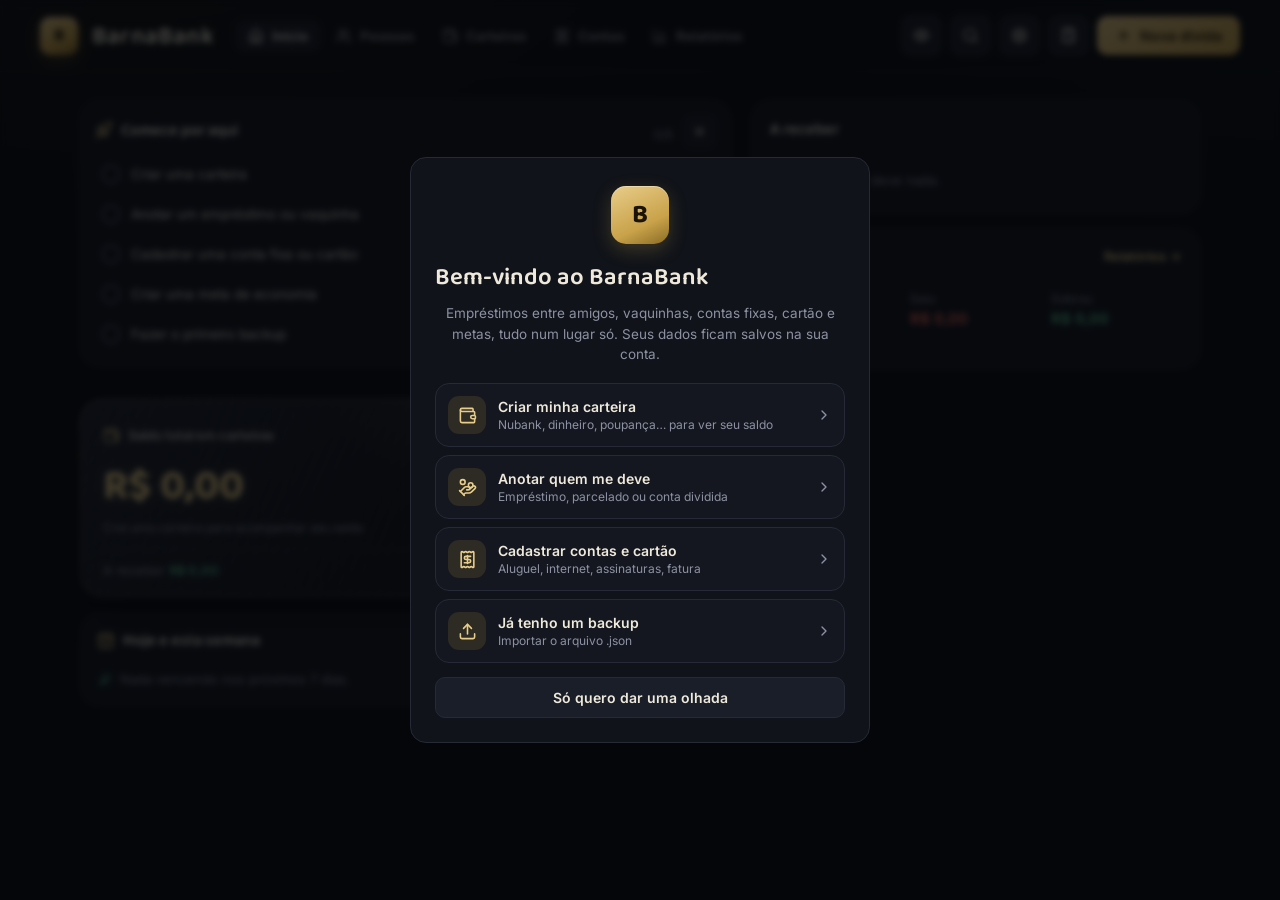
==== commit b481a274: "refactor(ui): remove data footer and move backup, history and ranking into settings Co-Authored-By: " ====
--- a/index.html
+++ b/index.html
@@ -14,7 +14,7 @@
 <link rel="preconnect" href="https://fonts.googleapis.com">
 <link rel="preconnect" href="https://fonts.gstatic.com" crossorigin>
 <link href="https://fonts.googleapis.com/css2?family=Baloo+2:wght@500;600;700;800&family=Inter:wght@400;500;600;700&family=Nunito:wght@500;600;700;800&display=swap" rel="stylesheet">
-<link rel="stylesheet" href="app.css?v=28cf2aad" data-app-css>
+<link rel="stylesheet" href="app.css?v=d2a2ba37" data-app-css>
 </head>
 <body data-page="dashboard">
 <!-- Ícones: Lucide (https://lucide.dev), licença ISC. Copyright (c) Lucide Icons and Contributors -->
@@ -338,28 +338,9 @@
   </div>
 </div>
 
-<footer>
-  <section class="data-panel">
-  <div class="dp-head"><span class="dp-icon"><svg class="i" aria-hidden="true"><use href="#i-database"></use></svg></span><div><div class="dp-h">Seus dados</div><div class="dp-s">Ficam salvos só neste navegador. Faça um backup de vez em quando.</div></div></div>
-  <div class="dp-actions">
-  <div class="export-wrap">
-    <button class="btn btn-ghost btn-sm" id="btnExportMenuToggle"><svg class="i" aria-hidden="true"><use href="#i-download"></use></svg><span>Exportar<span class="hide-sm"> backup</span></span><svg class="i i-sm" aria-hidden="true"><use href="#i-chevron-down"></use></svg></button>
-    <div class="export-menu" id="exportMenu">
-      <button id="btnExportJson">Exportar como JSON<span class="em-desc">backup completo, pode ser reimportado</span></button>
-      <button id="btnExportCsv">Exportar como CSV<span class="em-desc">para abrir no Excel ou Google Sheets</span></button>
-    </div>
-  </div>
-  <button class="btn btn-ghost btn-sm" id="btnImportJson"><svg class="i" aria-hidden="true"><use href="#i-upload"></use></svg><span>Importar<span class="hide-sm"> backup</span></span></button>
-  <button class="btn btn-ghost btn-sm" id="btnHistory2"><svg class="i" aria-hidden="true"><use href="#i-clock"></use></svg><span>Histórico</span></button>
-  <button class="btn btn-ghost btn-sm" id="btnRanking"><svg class="i" aria-hidden="true"><use href="#i-trophy"></use></svg><span>Ranking<span class="hide-sm"> em PDF</span></span></button>
-  <button class="btn btn-ghost btn-sm" id="btnExportHtml" title="Dica: se abrir esse arquivo no mesmo navegador e ele mostrar dados antigos, adicione ?snapshot=1 no fim da URL para forçar os dados deste arquivo."><svg class="i" aria-hidden="true"><use href="#i-file-down"></use></svg><span><span class="hide-sm">Baixar </span>cópia (.html)</span></button>
-  </div>
-  </section>
-  <input type="file" id="fileImport" accept="application/json" style="display:none;">
-  <input type="file" id="rcptFile" accept="image/*" style="display:none;">
-  <input type="file" id="stmtFile" accept=".ofx,.csv,.txt,text/csv,application/x-ofx" style="display:none;">
-  <div class="foot-note">Dica: no celular, use "Adicionar à tela inicial" para abrir o BarnaBank como um app.</div>
-</footer>
+<input type="file" id="fileImport" accept="application/json" style="display:none;">
+<input type="file" id="rcptFile" accept="image/*" style="display:none;">
+<input type="file" id="stmtFile" accept=".ofx,.csv,.txt,text/csv,application/x-ofx" style="display:none;">
 
 <div id="undoStack"></div>
 
@@ -795,7 +776,9 @@
       <input type="checkbox" id="setBackupReminder" style="width:16px;height:16px;">
       <label style="margin-bottom:0;" for="setBackupReminder">Lembrar de fazer backup se eu passar tempo sem exportar</label>
     </div>
-    <div class="field set-links"><button type="button" class="btn btn-ghost btn-sm" id="btnCloud"><svg class="i" aria-hidden="true"><use href="#i-cloud"></use></svg> Nuvem e bot do Telegram</button><button type="button" class="btn btn-ghost btn-sm" id="btnHistory"><svg class="i" aria-hidden="true"><use href="#i-clock"></use></svg> Histórico de alterações</button><button type="button" class="btn btn-ghost btn-sm" id="btnLogout" hidden><svg class="i" aria-hidden="true"><use href="#i-log-out"></use></svg> <span id="btnLogoutTxt">Sair da conta</span></button></div>
+    <div class="field set-links"><button type="button" class="btn btn-ghost btn-sm" id="btnCloud"><svg class="i" aria-hidden="true"><use href="#i-cloud"></use></svg> Nuvem e bot do Telegram</button><button type="button" class="btn btn-ghost btn-sm" id="btnHistory"><svg class="i" aria-hidden="true"><use href="#i-clock"></use></svg> Histórico de alterações</button><button type="button" class="btn btn-ghost btn-sm" id="btnRanking"><svg class="i" aria-hidden="true"><use href="#i-trophy"></use></svg> Ranking em PDF</button><button type="button" class="btn btn-ghost btn-sm" id="btnLogout" hidden><svg class="i" aria-hidden="true"><use href="#i-log-out"></use></svg> <span id="btnLogoutTxt">Sair da conta</span></button></div>
+    <div class="field"><label>Backup</label><div class="set-links"><button type="button" class="btn btn-ghost btn-sm" id="btnExportJson"><svg class="i" aria-hidden="true"><use href="#i-download"></use></svg> Exportar backup</button><button type="button" class="btn btn-ghost btn-sm" id="btnImportJson"><svg class="i" aria-hidden="true"><use href="#i-upload"></use></svg> Importar backup</button></div><p class="set-hint">Seus dados já ficam salvos na conta. O backup em arquivo é uma cópia extra e serve para trazer dados antigos.</p></div>
+    <p class="set-hint">No celular, use "Adicionar à tela inicial" para abrir o BarnaBank como um app.</p>
     <div class="modal-actions">
       <button class="btn btn-ghost" id="btnSettingsClose">Fechar</button>
       <button class="btn btn-primary" id="btnSettingsSave">Salvar</button>
@@ -859,7 +842,6 @@
     <div class="wl-hero">
       <div class="mark">B</div>
       <h2 id="authTitle">Entrar no BarnaBank</h2>
-      <p id="authSub">Seus dados ficam salvos na sua conta e acompanham você em qualquer aparelho.</p>
     </div>
     <div class="auth-tabs" id="authTabs">
       <button type="button" class="active" data-auth="login">Entrar</button>
@@ -867,7 +849,8 @@
     </div>
     <form id="authForm" novalidate>
       <div class="field"><label for="authEmail">E-mail</label><input id="authEmail" type="email" autocomplete="email" inputmode="email" placeholder="voce@email.com" required></div>
-      <div class="field" id="authPassField"><label for="authPass">Senha</label><input id="authPass" type="password" autocomplete="current-password" minlength="6" placeholder="mínimo 6 caracteres" required></div>
+      <div class="field" id="authPassField"><label for="authPass">Senha</label><div class="pw-wrap"><input id="authPass" type="password" autocomplete="current-password" placeholder="crie uma senha forte" required><button type="button" class="pw-toggle" id="authPassToggle" aria-label="Mostrar senha" aria-pressed="false" title="Mostrar senha"><svg class="i" aria-hidden="true"><use href="#i-eye"></use></svg></button></div></div>
+      <ul class="auth-rules" id="authRules" hidden><li data-r="len">Mínimo de 8 caracteres</li><li data-r="up">Uma letra maiúscula</li><li data-r="low">Uma letra minúscula</li><li data-r="num">Um número</li><li data-r="sym">Um caractere especial (!@#$…)</li></ul>
       <div class="auth-msg" id="authMsg" role="alert"></div>
       <button type="submit" class="btn btn-primary auth-submit" id="authSubmit">Entrar</button>
       <button type="button" class="btn btn-ghost btn-sm auth-link" id="authForgot">Esqueci a senha</button>
@@ -881,7 +864,7 @@
 {"contacts": {}, "debts": [], "wallets": [], "transactions": []}
 </script>
 
-<script src="app.js?v=154ec392" data-app-js></script>
+<script src="app.js?v=edcc8b27" data-app-js></script>
 
 </body>
 </html>
--- a/app.css
+++ b/app.css
@@ -336,8 +336,6 @@
   .kbd-hint{font-size:11px;color:var(--muted-2);margin-top:14px;text-align:right;}
   .kbd-hint kbd{background:var(--card);border:1px solid var(--stroke);border-radius:4px;padding:1px 5px;font-family:'Nunito',sans-serif;}
 
-  footer{max-width:920px;margin:36px auto 0;padding:0 20px;display:flex;gap:10px;justify-content:center;flex-wrap:wrap;}
-  footer .foot-note{width:100%;text-align:center;font-size:11.5px;color:var(--muted-2);margin-top:14px;}
   .toast{position:fixed;bottom:22px;left:50%;transform:translateX(-50%) translateY(20px);background:var(--card-2);border:1px solid var(--stroke);color:var(--text);padding:11px 18px;border-radius:10px;font-size:13px;opacity:0;transition:all .25s ease;pointer-events:none;z-index:60;}
   .toast.show{opacity:1;transform:translateX(-50%) translateY(0);}
 
@@ -360,19 +358,6 @@
   }
   .undo-toast button:hover{background:rgba(201,162,74,0.12);}
 
-  .export-wrap{position:relative;display:inline-block;}
-  .export-menu{
-    position:absolute;bottom:calc(100% + 8px);left:0;background:var(--ink-2);border:1px solid var(--stroke);
-    border-radius:10px;padding:6px;min-width:190px;display:none;flex-direction:column;gap:2px;
-    box-shadow:0 10px 30px rgba(0,0,0,0.35);z-index:40;
-  }
-  .export-menu.show{display:flex;}
-  .export-menu button{
-    background:transparent;border:none;color:var(--text);text-align:left;padding:9px 10px;border-radius:7px;
-    font-family:'Inter';font-size:13px;cursor:pointer;
-  }
-  .export-menu button:hover{background:var(--card-2);}
-  .export-menu .em-desc{display:block;font-size:11px;color:var(--muted);font-weight:400;margin-top:1px;}
 
   /* ---------- dívida em grupo ---------- */
   .mode-toggle{display:inline-flex;}
@@ -600,14 +585,6 @@
   .toast .i{width:17px;height:17px;color:var(--gold-soft);}
 
   /* painel "Seus dados" (antes: botões soltos no rodapé) */
-  footer{display:block;}
-  .data-panel{background:var(--card);border:1px solid var(--stroke);border-radius:var(--radius);padding:16px 18px;display:flex;align-items:center;justify-content:space-between;gap:14px 18px;flex-wrap:wrap;}
-  .dp-head{display:flex;align-items:center;gap:12px;min-width:0;}
-  .dp-icon{width:40px;height:40px;border-radius:12px;display:grid;place-items:center;background:rgba(201,162,74,0.12);color:var(--gold-soft);flex-shrink:0;}
-  .dp-icon .i{width:19px;height:19px;}
-  .dp-h{font-family:'Baloo 2',sans-serif;font-weight:600;font-size:16px;line-height:1.2;}
-  .dp-s{font-size:12px;color:var(--muted);margin-top:2px;}
-  .dp-actions{display:flex;gap:8px;flex-wrap:wrap;}
 
   @media (max-width:640px){
     .wrap{padding:18px 16px 0;}
@@ -646,10 +623,6 @@
     .search-wrap{flex:1 1 100%;}
     .search-wrap .search{width:100%;min-width:0;}
     .icon-picker{grid-template-columns:repeat(6,1fr);}
-    .data-panel{padding:16px;}
-    .dp-actions{width:100%;}
-    .dp-actions > .btn, .dp-actions > .export-wrap{flex:1 1 calc(50% - 4px);}
-    .dp-actions .btn{width:100%;justify-content:center;white-space:nowrap;}
     .hide-sm{display:none;}
     .pay-form .pf-field{flex:1 1 calc(50% - 4px);min-width:0;}
     .pay-form .pf-field input, .pay-form .pf-field select, .pay-form input.pf-amount, .pay-form input.pf-date, .pay-form input.pf-note{width:100%;}
@@ -1397,9 +1370,6 @@
   .home .dash-plan > .chart-card{padding:16px 18px;}
 
   /* "Seus dados" mais discreto */
-  .data-panel{background:transparent;padding:12px 16px;}
-  .data-panel .dp-icon,.data-panel .dp-s{display:none;}
-  .data-panel .dp-h{font-size:14px;color:var(--muted);font-family:'Inter',sans-serif;font-weight:600;}
 
   @media (max-width:900px){
     .home{grid-template-columns:minmax(0,1fr);}
@@ -1556,8 +1526,6 @@
   #pageRelatorios .toolbar{margin-bottom:14px;}
   /* seções: abas no celular/tablet; no PC aparece tudo */
   .pg-seg{display:none;}
-  /* "Seus dados" fica só no Início */
-  body:not([data-page="dashboard"]) footer{display:none;}
   .fab-ctx{display:none;}
   @media (max-width:900px){
     .pg-seg{display:flex;margin:0 0 14px;}
@@ -1951,6 +1919,7 @@
   .auth-overlay{background:var(--ink);backdrop-filter:none;z-index:200;}
   .auth-modal{max-width:400px !important;}
   .auth-modal, .auth-modal .wl-hero h2{text-align:center;}
+  .auth-modal .wl-hero h2{justify-content:center;}
   .auth-modal form{text-align:left;}
   .auth-tabs{display:grid;grid-template-columns:1fr 1fr;gap:4px;background:var(--card);border:1px solid var(--stroke);border-radius:12px;padding:4px;margin-bottom:16px;}
   .auth-tabs button{background:none;border:0;border-radius:9px;padding:9px;color:var(--muted);font:inherit;font-size:13.5px;font-weight:600;cursor:pointer;}
@@ -1960,3 +1929,13 @@
   .auth-submit{width:100%;justify-content:center;}
   .auth-link{width:100%;justify-content:center;margin-top:10px;}
   .auth-submit[disabled]{opacity:.6;cursor:wait;}
+  .pw-wrap{position:relative;}
+  .pw-wrap input{padding-right:44px;}
+  .pw-toggle{position:absolute;right:4px;top:50%;transform:translateY(-50%);width:36px;height:36px;display:flex;align-items:center;justify-content:center;background:none;border:0;border-radius:8px;color:var(--muted);cursor:pointer;}
+  .pw-toggle:hover, .pw-toggle[aria-pressed="true"]{color:var(--gold-soft);}
+  .auth-msg{text-align:center;}
+  .auth-rules{list-style:none;margin:-4px 0 12px;padding:0;display:grid;gap:4px;font-size:12.5px;color:var(--muted);}
+  .auth-rules li::before{content:'○';display:inline-block;width:18px;}
+  .auth-rules li.ok{color:var(--green);}
+  .auth-rules li.ok::before{content:'✓';}
+  .set-hint{font-size:12px;color:var(--muted);line-height:1.5;margin:8px 0 0;}
